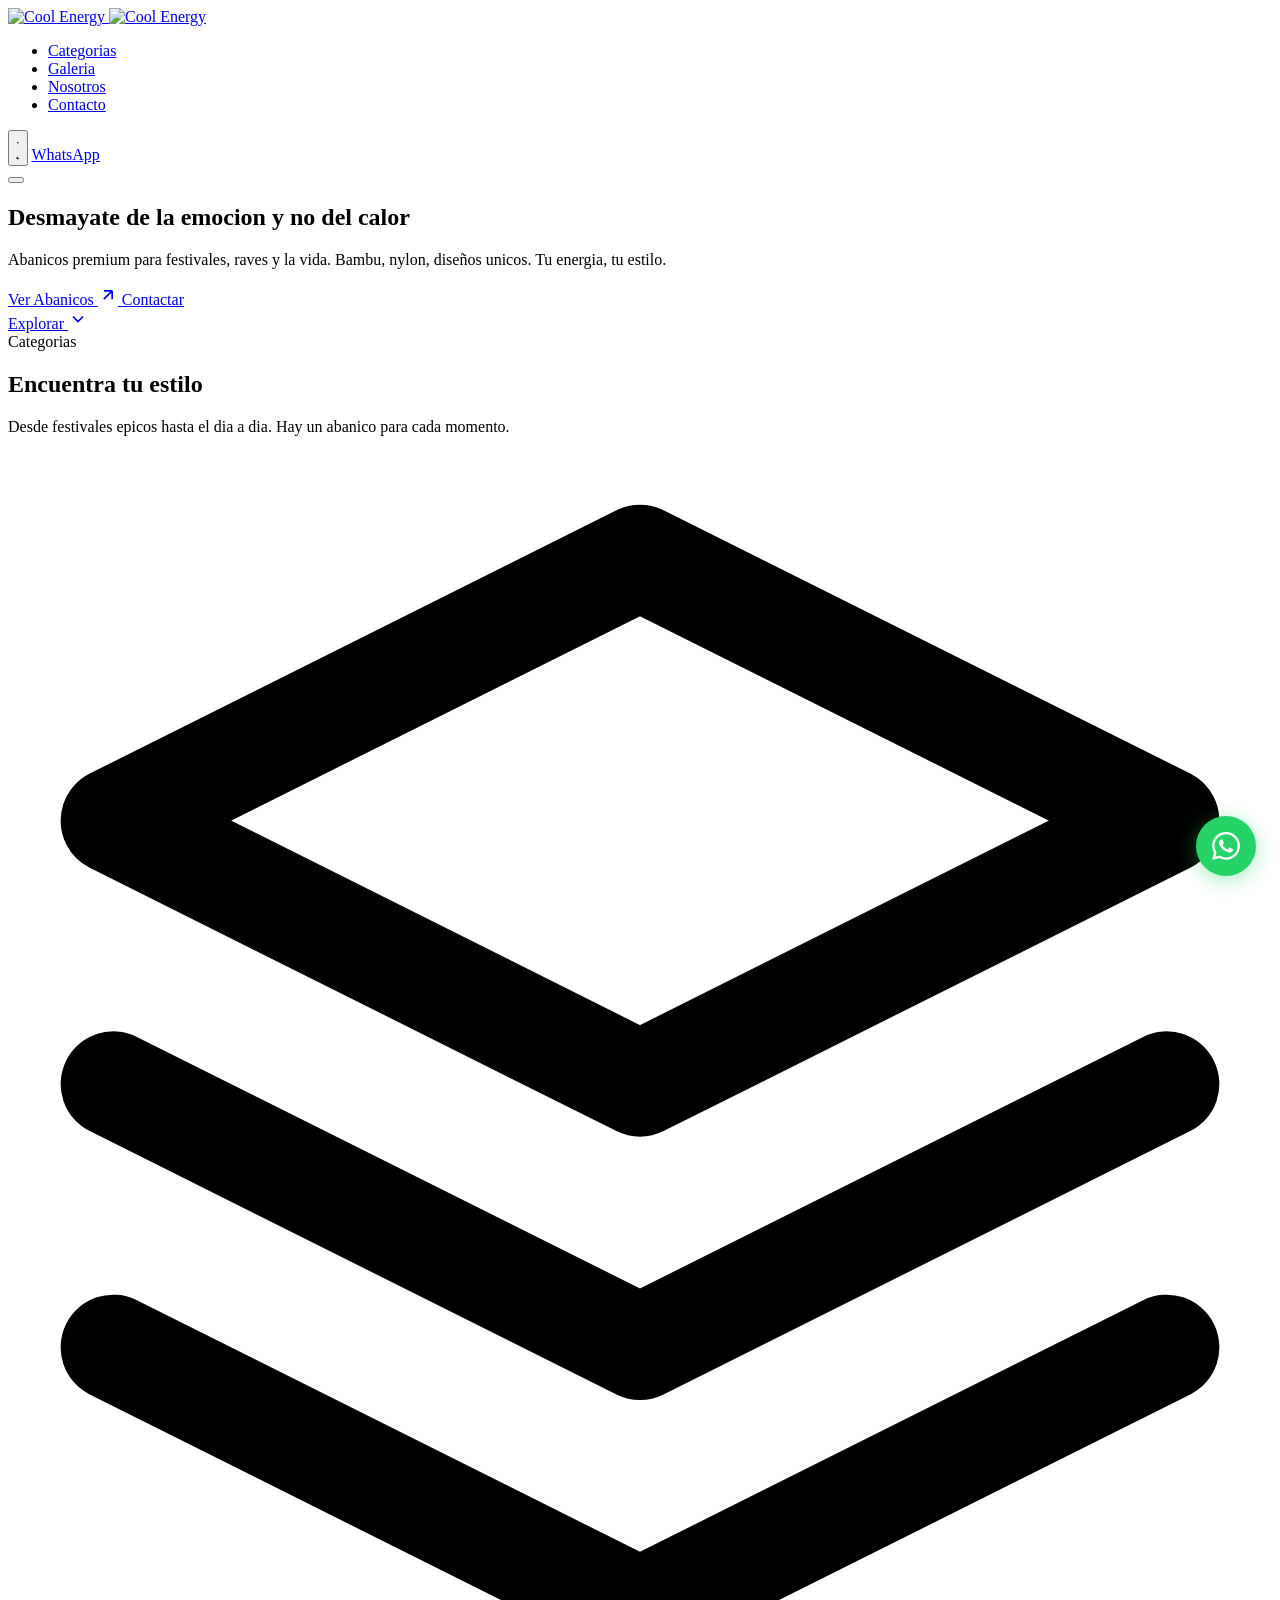
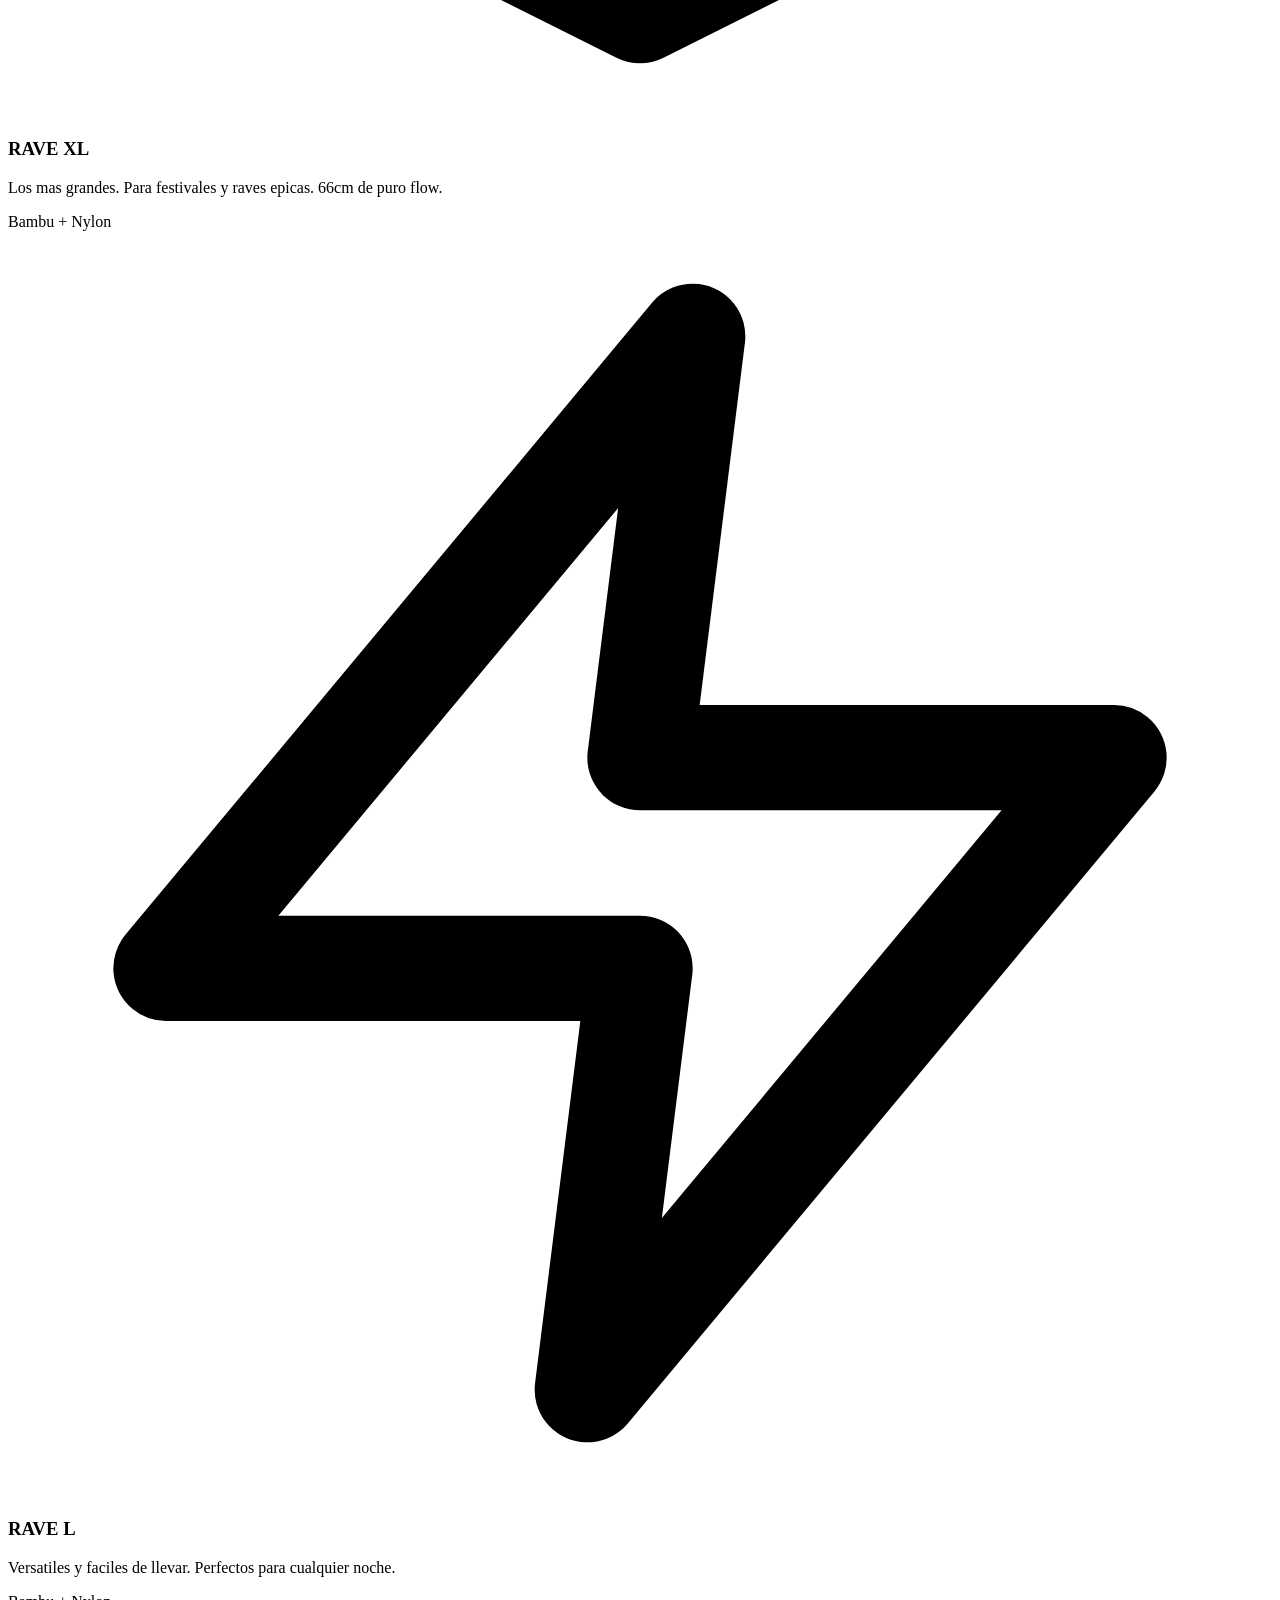
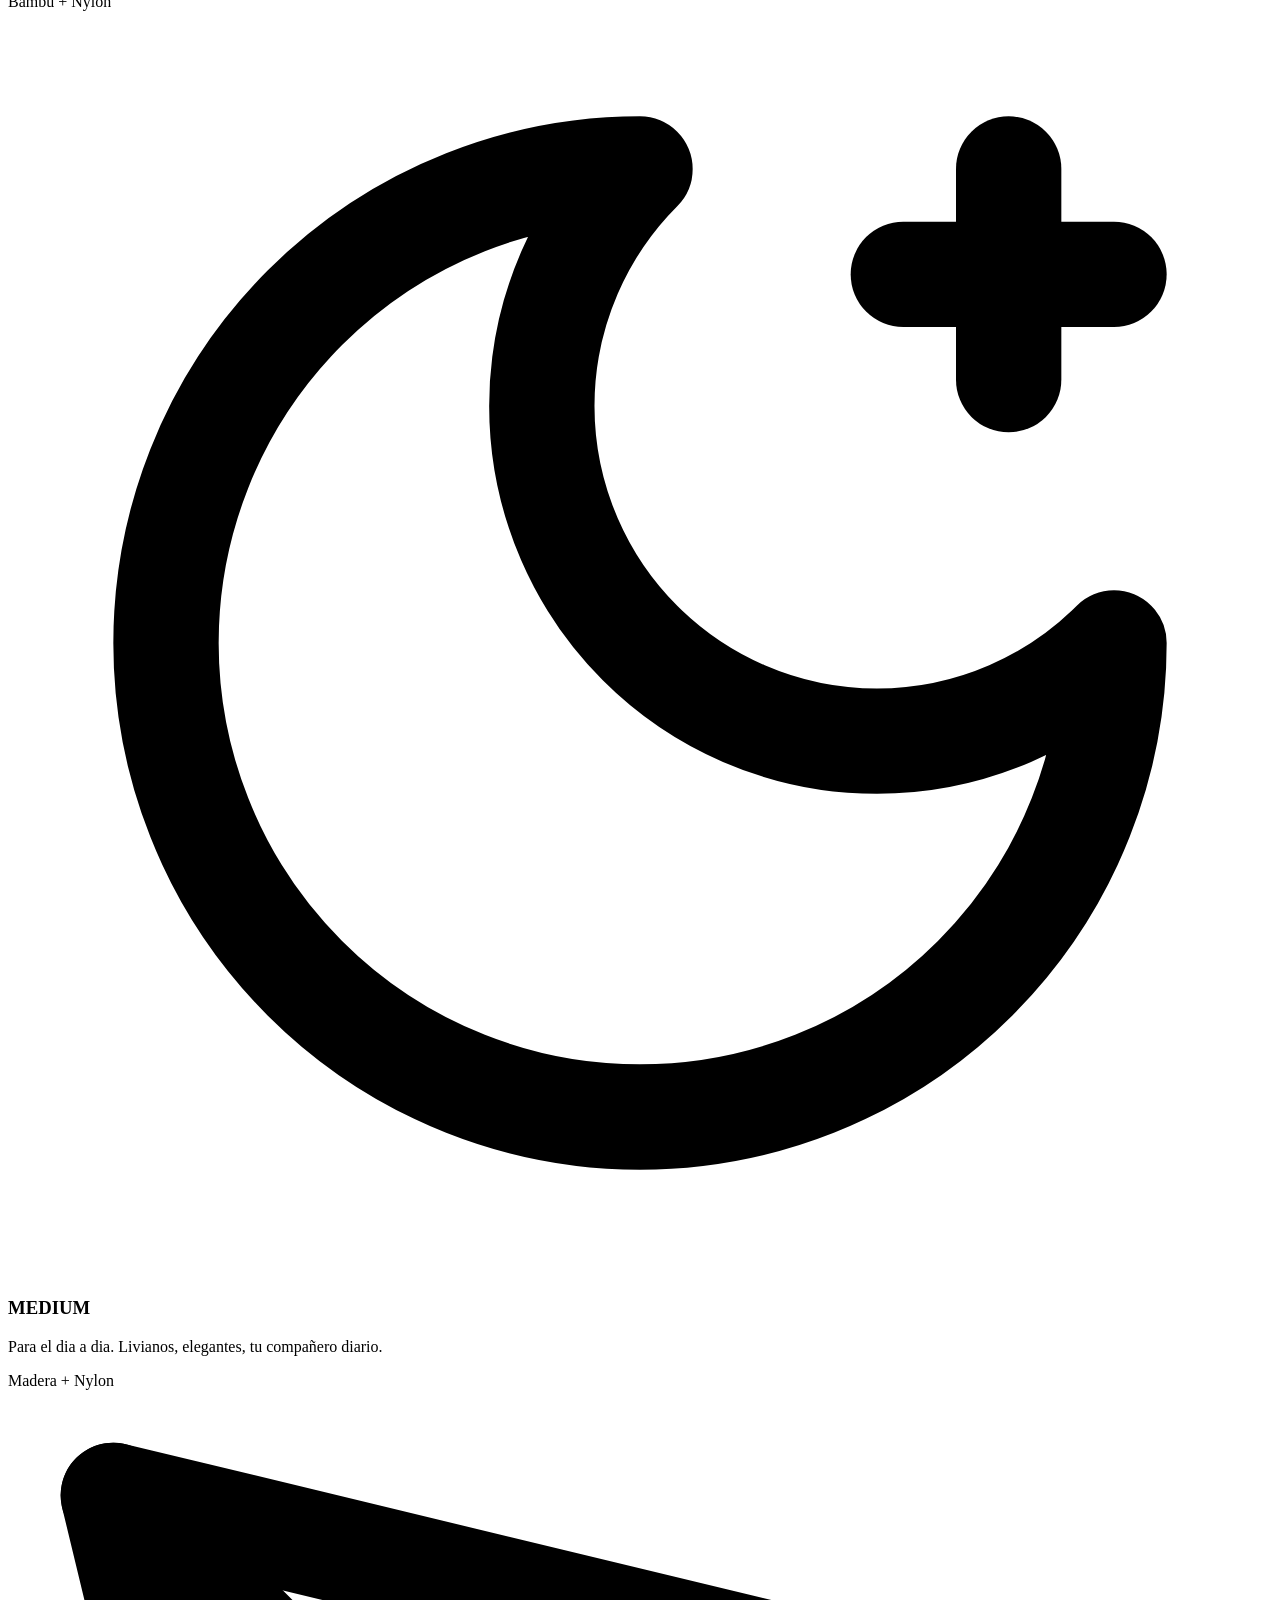
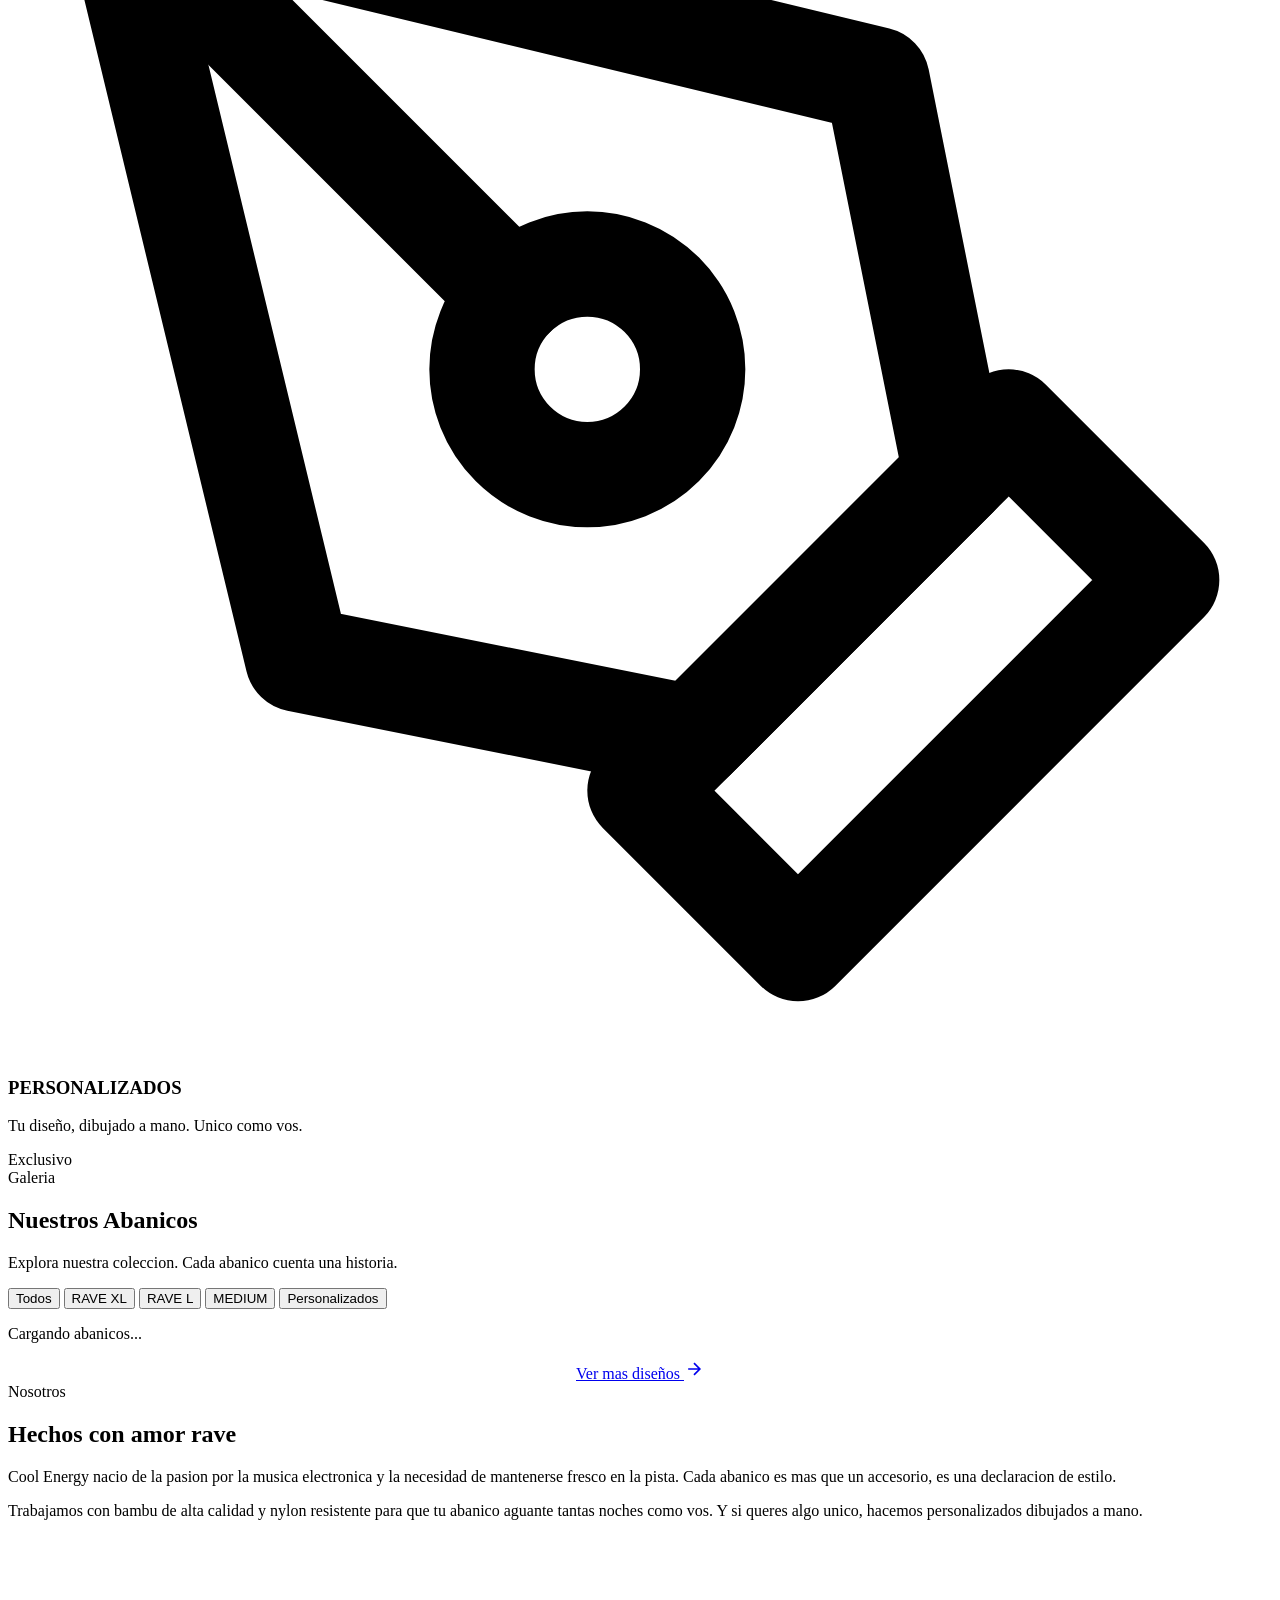
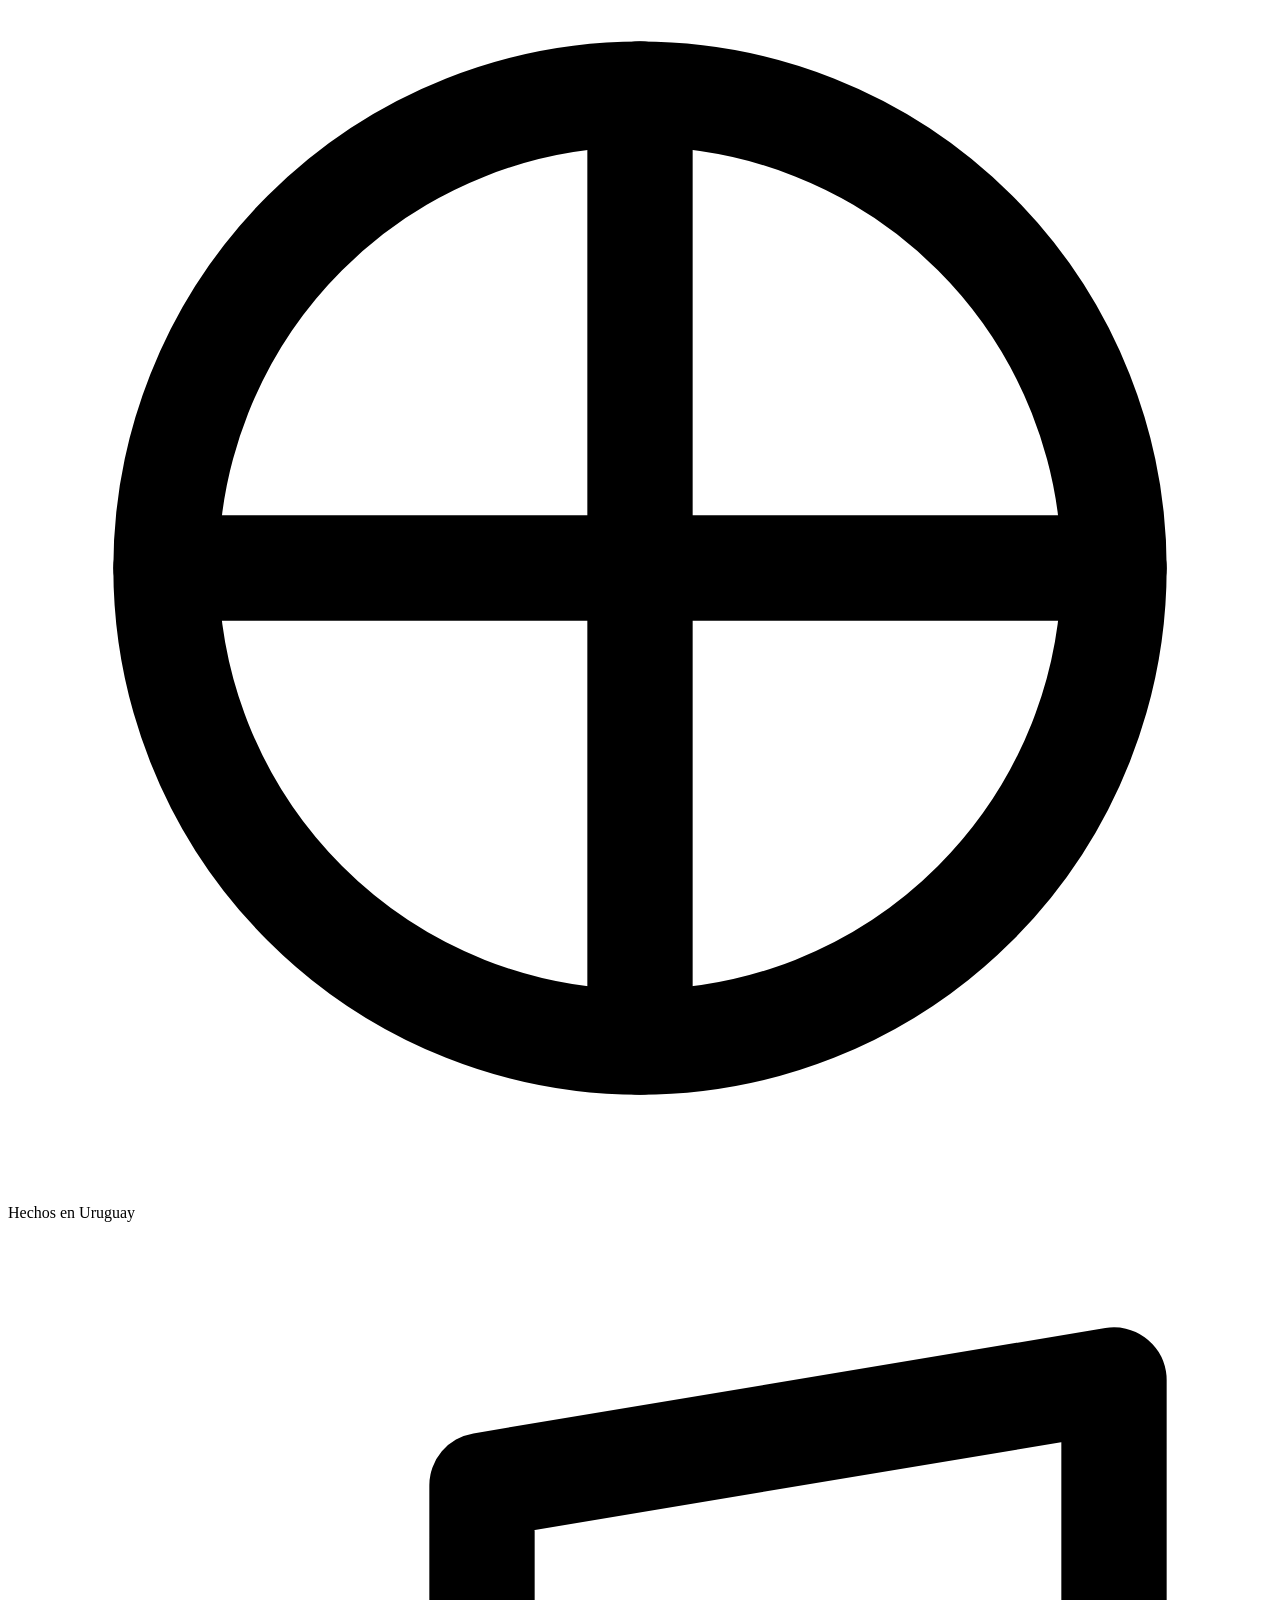
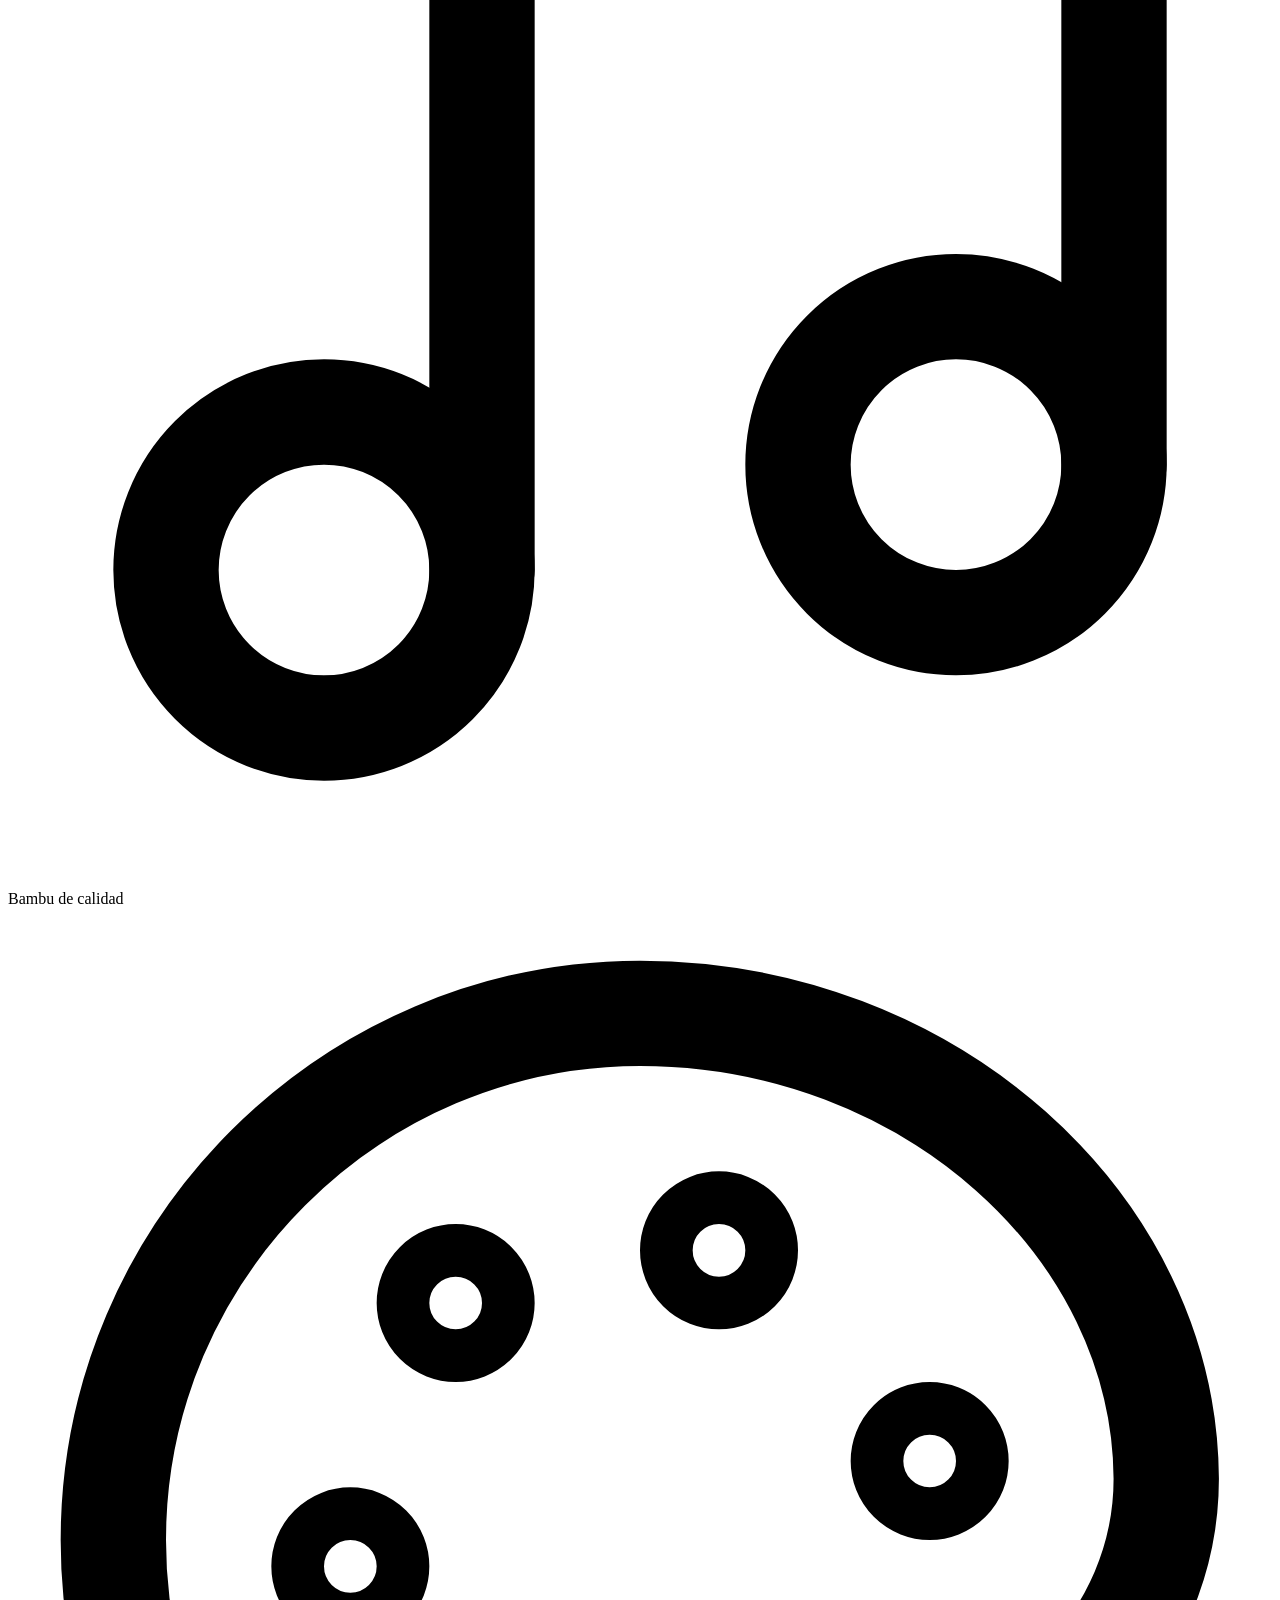
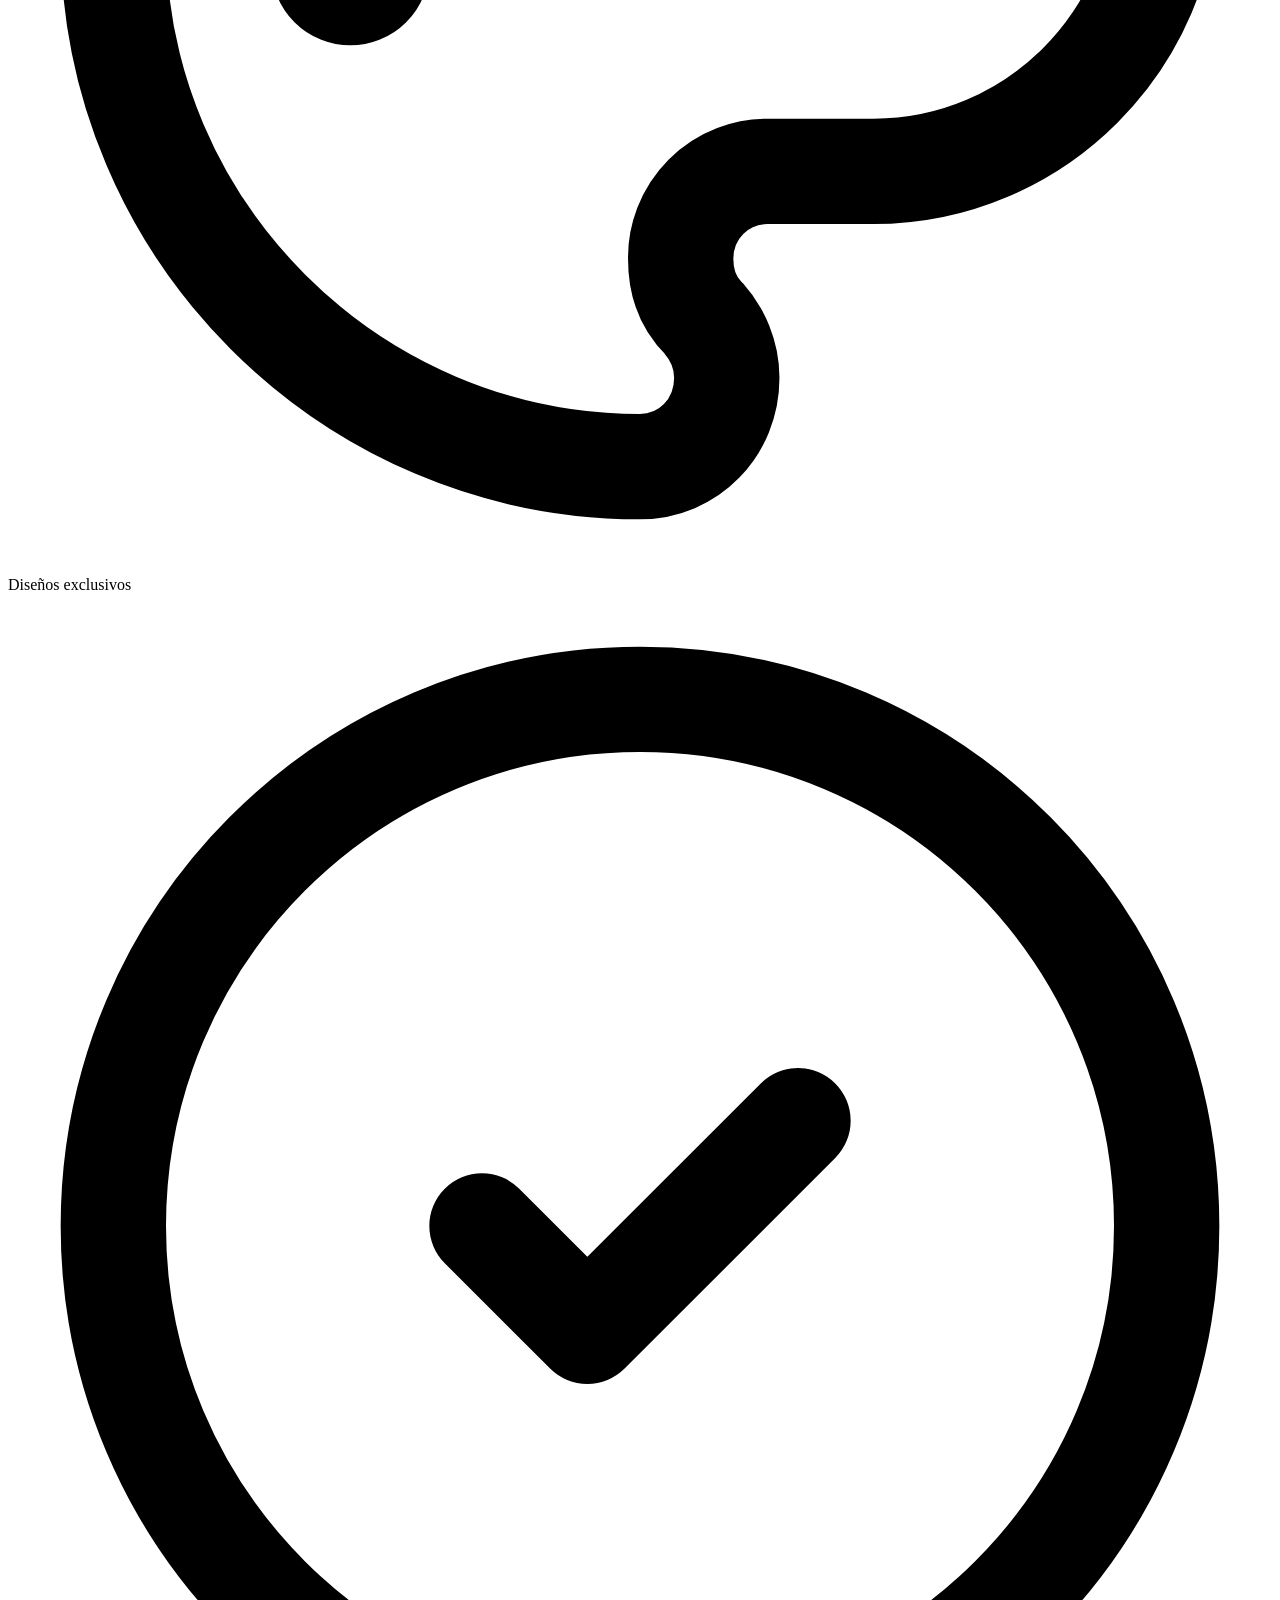
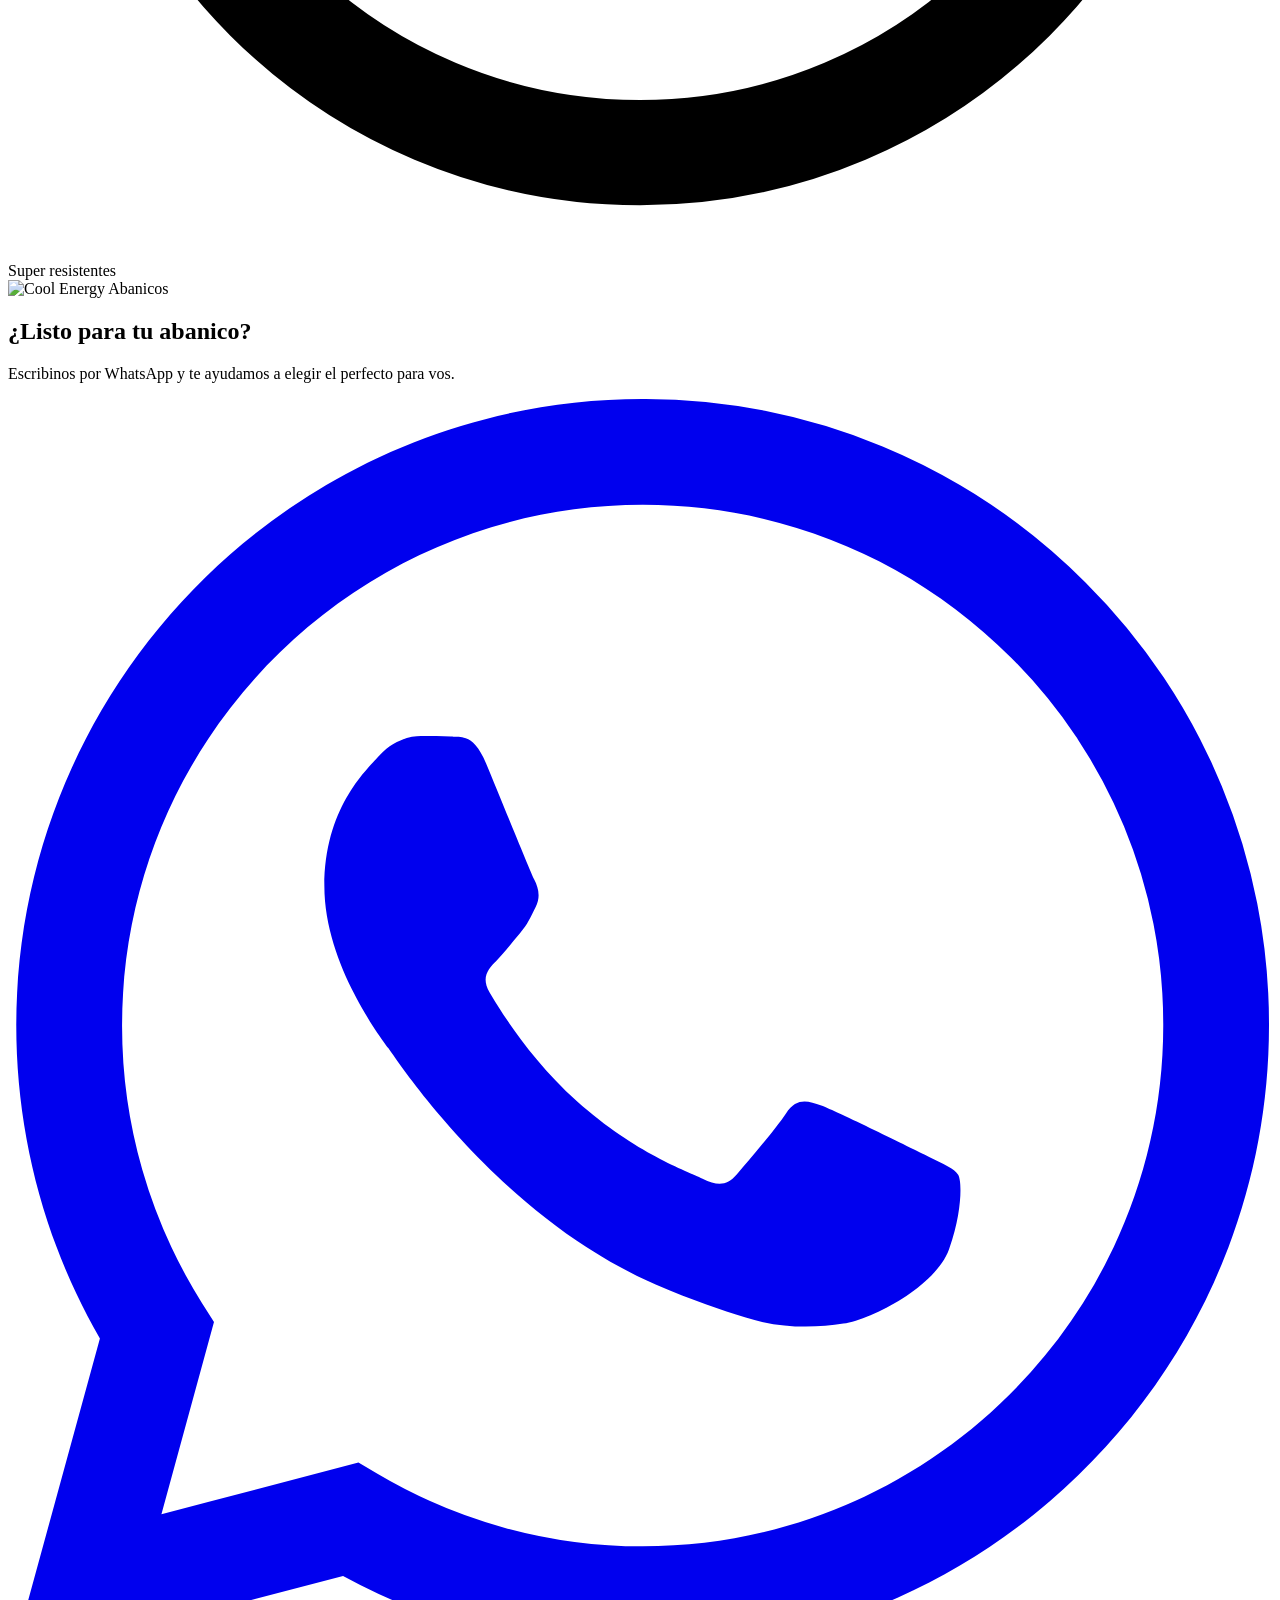
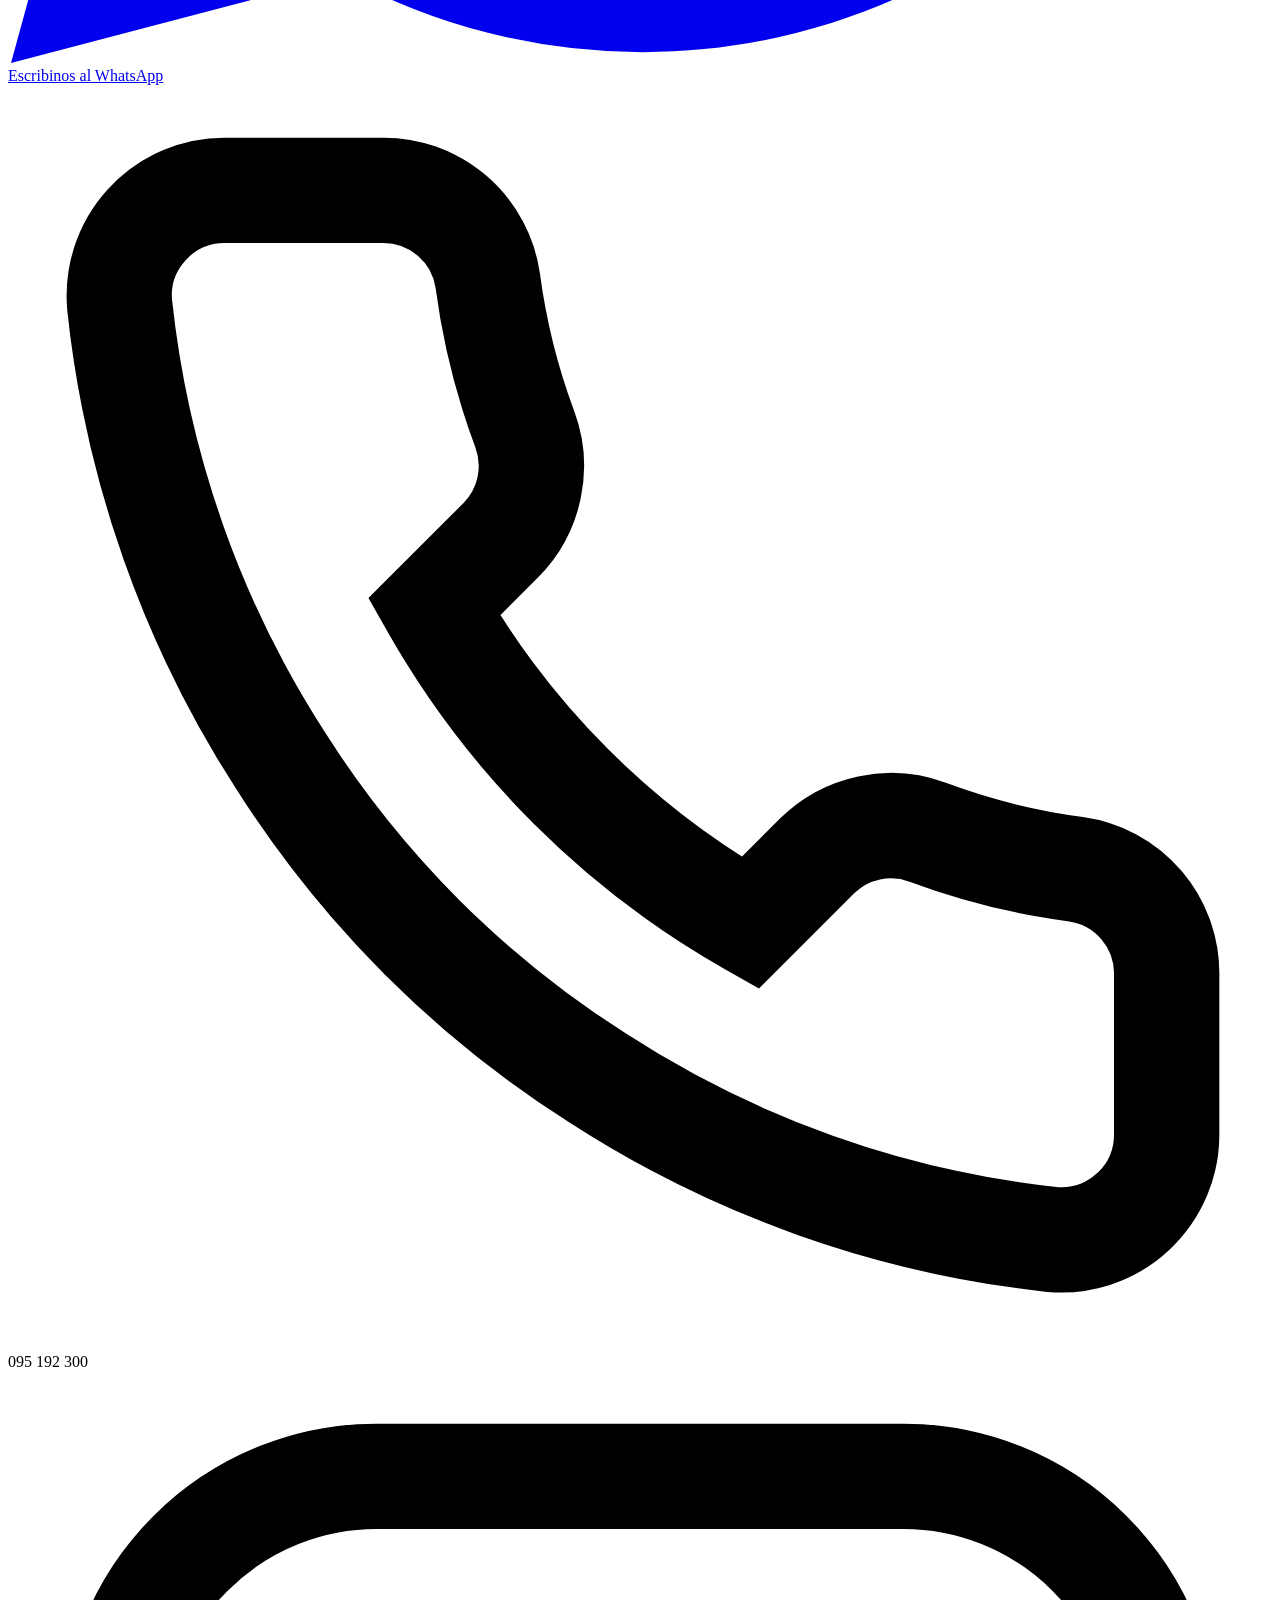
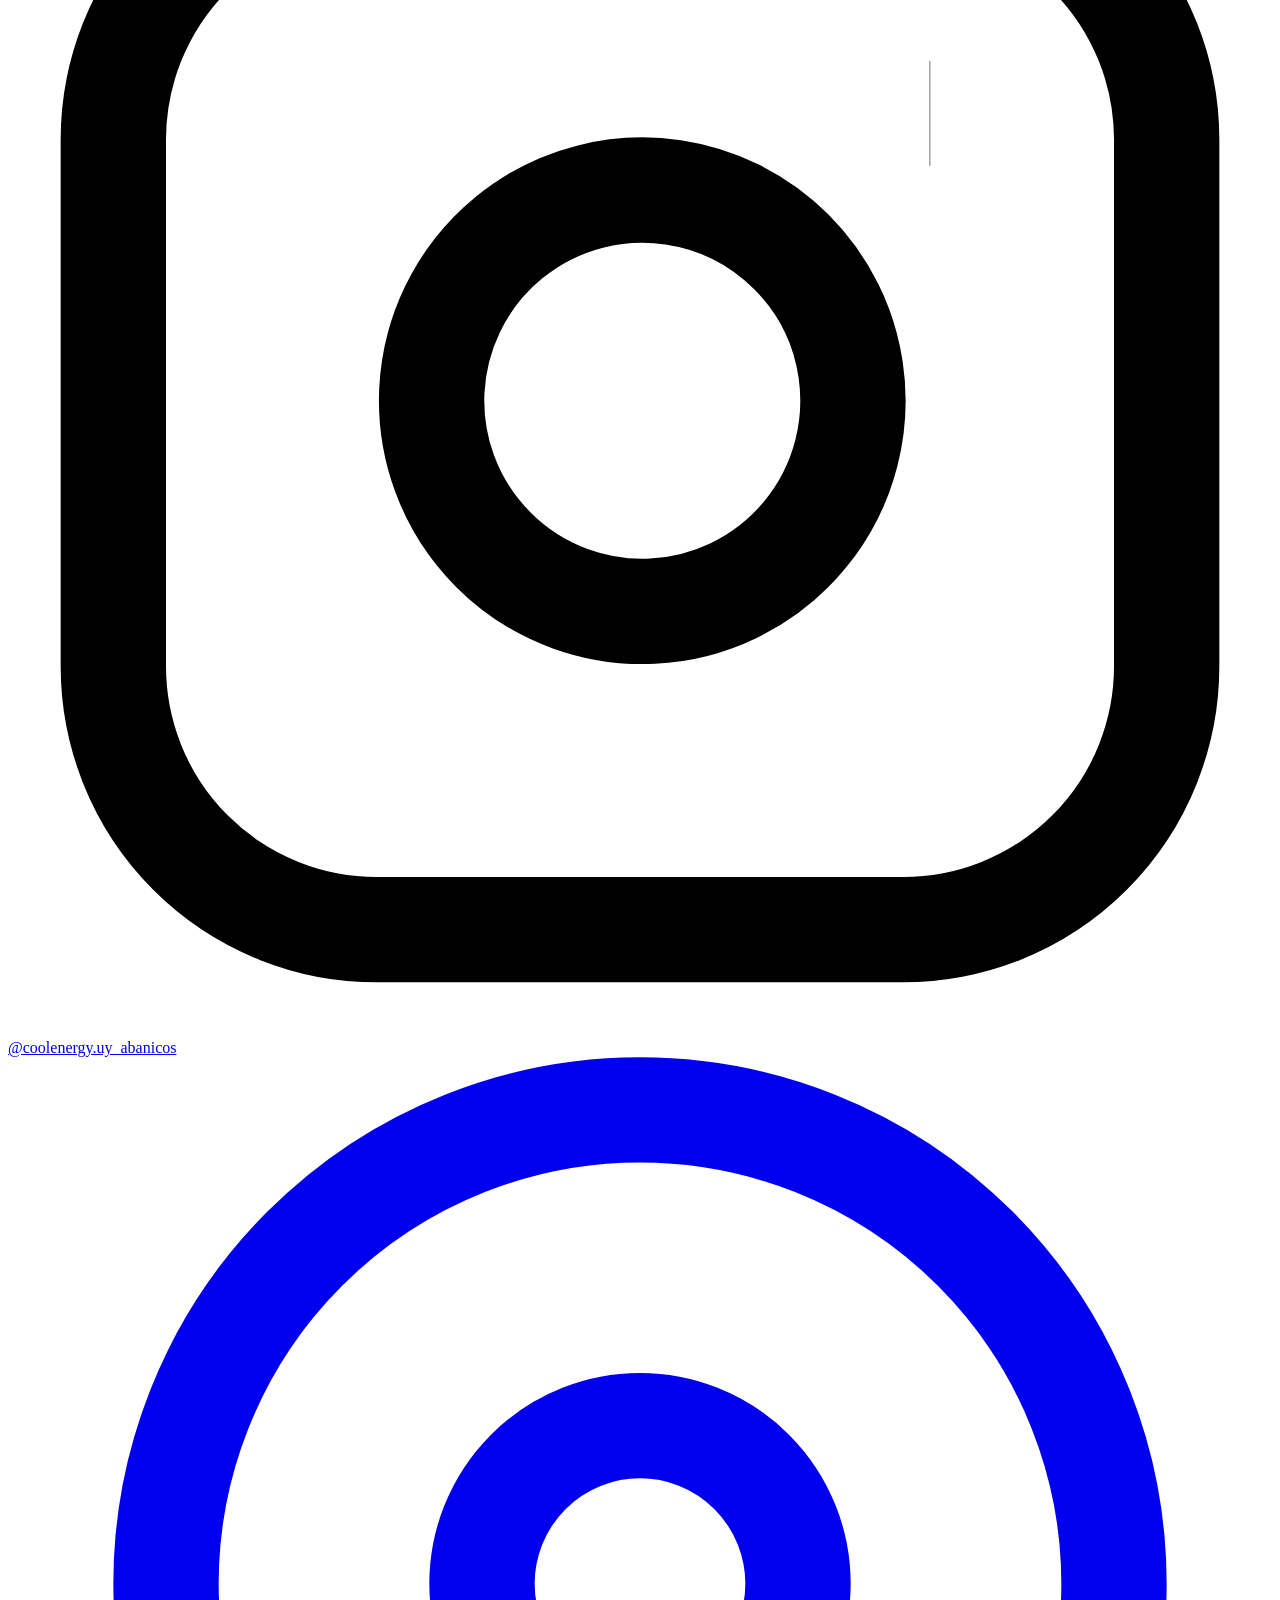
==== index.html @ 85627b64 "fix: Prevent logo flash by setting theme before render - Add data-theme="dark" as default in HTML el" ====
<!DOCTYPE html>
<html lang="es" data-theme="dark">
<head>
  <meta charset="UTF-8">
  <meta name="viewport" content="width=device-width, initial-scale=1.0">
  <meta name="description" content="Cool Energy Abanicos - Abanicos premium para festivales y raves. Hechos en Uruguay con amor. RAVE XL, RAVE L, MEDIUM, Personalizados.">
  <meta name="keywords" content="abanicos, rave, festival, uruguay, montevideo, bambu, nylon, personalizados, cool energy">
  <meta name="author" content="Cool Energy Abanicos">
  <meta name="theme-color" content="#0a0a0a">

  <!-- Open Graph / Facebook -->
  <meta property="og:type" content="website">
  <meta property="og:url" content="https://web-production-8584.up.railway.app/">
  <meta property="og:title" content="Cool Energy Abanicos | Abanicos Rave & Festival Premium">
  <meta property="og:description" content="Abanicos premium para festivales y raves. Hechos en Uruguay con amor. Bambu, nylon, diseños unicos.">
  <meta property="og:image" content="https://web-production-8584.up.railway.app/images/og-image.png">
  <meta property="og:locale" content="es_UY">
  <meta property="og:site_name" content="Cool Energy Abanicos">

  <!-- Twitter Card -->
  <meta name="twitter:card" content="summary_large_image">
  <meta name="twitter:url" content="https://web-production-8584.up.railway.app/">
  <meta name="twitter:title" content="Cool Energy Abanicos | Abanicos Rave & Festival Premium">
  <meta name="twitter:description" content="Abanicos premium para festivales y raves. Hechos en Uruguay con amor.">
  <meta name="twitter:image" content="https://web-production-8584.up.railway.app/images/og-image.png">

  <!-- Canonical URL -->
  <link rel="canonical" href="https://web-production-8584.up.railway.app/">

  <title>Cool Energy Abanicos | Abanicos Rave & Festival Premium</title>

  <!-- Fonts - Quicksand (rounded/bubble style como el logo) -->
  <link rel="preconnect" href="https://fonts.googleapis.com">
  <link rel="preconnect" href="https://fonts.gstatic.com" crossorigin>
  <link href="https://fonts.googleapis.com/css2?family=Quicksand:wght@400;500;600;700&display=swap" rel="stylesheet">

  <!-- Styles -->
  <link rel="stylesheet" href="css/styles.css">

  <!-- Favicon -->
  <link rel="icon" type="image/png" href="images/favicon.png">
  <link rel="apple-touch-icon" href="images/favicon.png">

  <!-- Theme initialization (must be blocking to prevent flash) -->
  <script>
    (function() {
      var theme = localStorage.getItem('ce-theme') || 'dark';
      document.documentElement.setAttribute('data-theme', theme);
    })();
  </script>
</head>
<body>

  <!-- Header -->
  <header class="header" id="header">
    <div class="container">
      <nav class="nav">
        <a href="#hero" class="logo" title="Volver arriba">
          <img src="images/logo.png" alt="Cool Energy" class="logo-img logo-light">
          <img src="images/logo-dark.png" alt="Cool Energy" class="logo-img logo-dark">
        </a>

        <ul class="nav-links" id="navLinks">
          <li><a href="#categorias">Categorias</a></li>
          <li><a href="#galeria">Galeria</a></li>
          <li><a href="#nosotros">Nosotros</a></li>
          <li><a href="#contacto">Contacto</a></li>
        </ul>

        <div class="nav-actions">
          <button class="theme-toggle" id="themeToggle" aria-label="Cambiar tema">
            <svg class="icon-sun" viewBox="0 0 24 24" stroke-linecap="round" stroke-linejoin="round">
              <circle cx="12" cy="12" r="5"/>
              <line x1="12" y1="1" x2="12" y2="3"/>
              <line x1="12" y1="21" x2="12" y2="23"/>
              <line x1="4.22" y1="4.22" x2="5.64" y2="5.64"/>
              <line x1="18.36" y1="18.36" x2="19.78" y2="19.78"/>
              <line x1="1" y1="12" x2="3" y2="12"/>
              <line x1="21" y1="12" x2="23" y2="12"/>
              <line x1="4.22" y1="19.78" x2="5.64" y2="18.36"/>
              <line x1="18.36" y1="5.64" x2="19.78" y2="4.22"/>
            </svg>
            <svg class="icon-moon" viewBox="0 0 24 24" stroke-linecap="round" stroke-linejoin="round">
              <path d="M21 12.79A9 9 0 1 1 11.21 3 7 7 0 0 0 21 12.79z"/>
            </svg>
          </button>
          <a href="https://wa.me/59895192300" class="nav-cta" target="_blank">
            WhatsApp
          </a>
        </div>

        <button class="menu-toggle" id="menuToggle" aria-label="Menu">
          <span></span>
          <span></span>
          <span></span>
        </button>
      </nav>
    </div>
  </header>

  <!-- Hero Section -->
  <section class="hero" id="hero">
    <div class="hero-content">
      <h1>
        Desmayate de la
        <span class="highlight">emocion</span>
        y no del calor
      </h1>

      <p class="hero-tagline">
        Abanicos premium para festivales, raves y la vida. Bambu, nylon, diseños unicos. Tu energia, tu estilo.
      </p>

      <div class="hero-cta">
        <a href="#galeria" class="btn btn-primary">
          Ver Abanicos
          <svg width="20" height="20" viewBox="0 0 24 24" fill="none" stroke="currentColor" stroke-width="2">
            <path d="M7 17L17 7M17 7H7M17 7V17"/>
          </svg>
        </a>
        <a href="https://wa.me/59895192300" class="btn btn-secondary" target="_blank">
          Contactar
        </a>
      </div>
    </div>

    <a href="#categorias" class="scroll-indicator">
      <span>Explorar</span>
      <svg width="20" height="20" viewBox="0 0 24 24" fill="none" stroke="currentColor" stroke-width="2">
        <path d="M6 9l6 6 6-6"/>
      </svg>
    </a>
  </section>

  <!-- Categorias -->
  <section class="categories" id="categorias">
    <div class="container">
      <div class="section-header" data-reveal>
        <span class="section-tag">Categorias</span>
        <h2 class="section-title">Encuentra tu estilo</h2>
        <p class="section-subtitle">Desde festivales epicos hasta el dia a dia. Hay un abanico para cada momento.</p>
      </div>

      <div class="categories-grid">
        <div class="category-card" data-reveal data-category="rave-xl">
          <div class="category-card-bg"></div>
          <div class="category-glow"></div>
          <div class="category-icon">
            <svg viewBox="0 0 24 24" fill="none" stroke="currentColor" stroke-width="2" stroke-linecap="round" stroke-linejoin="round">
              <path d="M12 2L2 7l10 5 10-5-10-5z"/>
              <path d="M2 17l10 5 10-5"/>
              <path d="M2 12l10 5 10-5"/>
            </svg>
          </div>
          <h3>RAVE XL</h3>
          <p>Los mas grandes. Para festivales y raves epicas. 66cm de puro flow.</p>
          <span class="category-tag">Bambu + Nylon</span>
        </div>

        <div class="category-card" data-reveal data-category="rave-l">
          <div class="category-card-bg"></div>
          <div class="category-glow"></div>
          <div class="category-icon">
            <svg viewBox="0 0 24 24" fill="none" stroke="currentColor" stroke-width="2" stroke-linecap="round" stroke-linejoin="round">
              <polygon points="13 2 3 14 12 14 11 22 21 10 12 10 13 2"/>
            </svg>
          </div>
          <h3>RAVE L</h3>
          <p>Versatiles y faciles de llevar. Perfectos para cualquier noche.</p>
          <span class="category-tag">Bambu + Nylon</span>
        </div>

        <div class="category-card" data-reveal data-category="medium">
          <div class="category-card-bg"></div>
          <div class="category-glow"></div>
          <div class="category-icon">
            <svg viewBox="0 0 24 24" fill="none" stroke="currentColor" stroke-width="2" stroke-linecap="round" stroke-linejoin="round">
              <path d="M12 3a6 6 0 0 0 9 9 9 9 0 1 1-9-9z"/>
              <path d="M19 3v4"/>
              <path d="M21 5h-4"/>
            </svg>
          </div>
          <h3>MEDIUM</h3>
          <p>Para el dia a dia. Livianos, elegantes, tu compañero diario.</p>
          <span class="category-tag">Madera + Nylon</span>
        </div>

        <div class="category-card" data-reveal data-category="personalizados">
          <div class="category-card-bg"></div>
          <div class="category-glow"></div>
          <div class="category-icon">
            <svg viewBox="0 0 24 24" fill="none" stroke="currentColor" stroke-width="2" stroke-linecap="round" stroke-linejoin="round">
              <path d="M12 19l7-7 3 3-7 7-3-3z"/>
              <path d="M18 13l-1.5-7.5L2 2l3.5 14.5L13 18l5-5z"/>
              <path d="M2 2l7.586 7.586"/>
              <circle cx="11" cy="11" r="2"/>
            </svg>
          </div>
          <h3>PERSONALIZADOS</h3>
          <p>Tu diseño, dibujado a mano. Unico como vos.</p>
          <span class="category-tag">Exclusivo</span>
        </div>
      </div>
    </div>
  </section>

  <!-- Galeria -->
  <section class="gallery" id="galeria">
    <div class="container">
      <div class="section-header" data-reveal>
        <span class="section-tag">Galeria</span>
        <h2 class="section-title">Nuestros Abanicos</h2>
        <p class="section-subtitle">Explora nuestra coleccion. Cada abanico cuenta una historia.</p>
      </div>

      <div class="gallery-filters" data-reveal>
        <button class="filter-btn active" data-filter="all">Todos</button>
        <button class="filter-btn" data-filter="rave-xl">RAVE XL</button>
        <button class="filter-btn" data-filter="rave-l">RAVE L</button>
        <button class="filter-btn" data-filter="medium">MEDIUM</button>
        <button class="filter-btn" data-filter="personalizados">Personalizados</button>
      </div>

      <div class="gallery-grid" id="galleryGrid">
        <!-- Loading placeholder - will be replaced by Cloudinary images -->
        <div class="gallery-loading" id="galleryLoading">
          <div class="loading-spinner"></div>
          <p>Cargando abanicos...</p>
        </div>
      </div>

      <div style="text-align: center; margin-top: var(--spacing-lg);" data-reveal>
        <a href="https://wa.me/59895192300?text=Hola!%20Quiero%20ver%20mas%20abanicos" class="btn btn-secondary" target="_blank">
          Ver mas diseños
          <svg width="20" height="20" viewBox="0 0 24 24" fill="none" stroke="currentColor" stroke-width="2">
            <path d="M5 12h14M12 5l7 7-7 7"/>
          </svg>
        </a>
      </div>
    </div>
  </section>

  <!-- Nosotros -->
  <section class="about" id="nosotros">
    <div class="about-bg"></div>
    <div class="container">
      <div class="about-grid">
        <div class="about-content" data-reveal>
          <span class="section-tag">Nosotros</span>
          <h2>Hechos con amor <span class="text-gradient">rave</span></h2>
          <p>
            Cool Energy nacio de la pasion por la musica electronica y la necesidad de mantenerse fresco en la pista. Cada abanico es mas que un accesorio, es una declaracion de estilo.
          </p>
          <p>
            Trabajamos con bambu de alta calidad y nylon resistente para que tu abanico aguante tantas noches como vos. Y si queres algo unico, hacemos personalizados dibujados a mano.
          </p>

          <div class="about-features">
            <div class="feature">
              <div class="feature-icon">
                <svg viewBox="0 0 24 24" fill="none" stroke="currentColor" stroke-width="2" stroke-linecap="round" stroke-linejoin="round">
                  <path d="M3 12a9 9 0 1 0 18 0 9 9 0 0 0-18 0"/>
                  <path d="M12 3v18"/>
                  <path d="M3 12h18"/>
                </svg>
              </div>
              <span>Hechos en Uruguay</span>
            </div>
            <div class="feature">
              <div class="feature-icon">
                <svg viewBox="0 0 24 24" fill="none" stroke="currentColor" stroke-width="2" stroke-linecap="round" stroke-linejoin="round">
                  <path d="M9 18V5l12-2v13"/>
                  <circle cx="6" cy="18" r="3"/>
                  <circle cx="18" cy="16" r="3"/>
                </svg>
              </div>
              <span>Bambu de calidad</span>
            </div>
            <div class="feature">
              <div class="feature-icon">
                <svg viewBox="0 0 24 24" fill="none" stroke="currentColor" stroke-width="2" stroke-linecap="round" stroke-linejoin="round">
                  <circle cx="13.5" cy="6.5" r=".5"/>
                  <circle cx="17.5" cy="10.5" r=".5"/>
                  <circle cx="8.5" cy="7.5" r=".5"/>
                  <circle cx="6.5" cy="12.5" r=".5"/>
                  <path d="M12 2C6.5 2 2 6.5 2 12s4.5 10 10 10c.926 0 1.648-.746 1.648-1.688 0-.437-.18-.835-.437-1.125-.29-.289-.438-.652-.438-1.125a1.64 1.64 0 0 1 1.668-1.668h1.996c3.051 0 5.555-2.503 5.555-5.555C21.965 6.012 17.461 2 12 2z"/>
                </svg>
              </div>
              <span>Diseños exclusivos</span>
            </div>
            <div class="feature">
              <div class="feature-icon">
                <svg viewBox="0 0 24 24" fill="none" stroke="currentColor" stroke-width="2" stroke-linecap="round" stroke-linejoin="round">
                  <path d="M12 22c5.523 0 10-4.477 10-10S17.523 2 12 2 2 6.477 2 12s4.477 10 10 10z"/>
                  <path d="m9 12 2 2 4-4"/>
                </svg>
              </div>
              <span>Super resistentes</span>
            </div>
          </div>
        </div>

        <div class="about-visual" data-reveal>
          <div class="about-image">
            <img src="images/5b91cf4c597a5e5cdce439d470836771.jpg" alt="Cool Energy Abanicos" loading="lazy">
          </div>
        </div>
      </div>
    </div>
  </section>

  <!-- CTA / Contacto -->
  <section class="cta-section" id="contacto">
    <div class="container">
      <div class="cta-content" data-reveal>
        <h2>¿Listo para tu <span class="text-gradient">abanico</span>?</h2>
        <p>Escribinos por WhatsApp y te ayudamos a elegir el perfecto para vos.</p>

        <a href="https://wa.me/59895192300?text=Hola!%20Quiero%20info%20sobre%20abanicos" class="whatsapp-btn" target="_blank">
          <svg viewBox="0 0 24 24" fill="currentColor">
            <path d="M17.472 14.382c-.297-.149-1.758-.867-2.03-.967-.273-.099-.471-.148-.67.15-.197.297-.767.966-.94 1.164-.173.199-.347.223-.644.075-.297-.15-1.255-.463-2.39-1.475-.883-.788-1.48-1.761-1.653-2.059-.173-.297-.018-.458.13-.606.134-.133.298-.347.446-.52.149-.174.198-.298.298-.497.099-.198.05-.371-.025-.52-.075-.149-.669-1.612-.916-2.207-.242-.579-.487-.5-.669-.51-.173-.008-.371-.01-.57-.01-.198 0-.52.074-.792.372-.272.297-1.04 1.016-1.04 2.479 0 1.462 1.065 2.875 1.213 3.074.149.198 2.096 3.2 5.077 4.487.709.306 1.262.489 1.694.625.712.227 1.36.195 1.871.118.571-.085 1.758-.719 2.006-1.413.248-.694.248-1.289.173-1.413-.074-.124-.272-.198-.57-.347m-5.421 7.403h-.004a9.87 9.87 0 01-5.031-1.378l-.361-.214-3.741.982.998-3.648-.235-.374a9.86 9.86 0 01-1.51-5.26c.001-5.45 4.436-9.884 9.888-9.884 2.64 0 5.122 1.03 6.988 2.898a9.825 9.825 0 012.893 6.994c-.003 5.45-4.437 9.884-9.885 9.884m8.413-18.297A11.815 11.815 0 0012.05 0C5.495 0 .16 5.335.157 11.892c0 2.096.547 4.142 1.588 5.945L.057 24l6.305-1.654a11.882 11.882 0 005.683 1.448h.005c6.554 0 11.89-5.335 11.893-11.893a11.821 11.821 0 00-3.48-8.413z"/>
          </svg>
          Escribinos al WhatsApp
        </a>

        <div class="contact-info">
          <div class="contact-item">
            <svg viewBox="0 0 24 24" fill="none" stroke="currentColor" stroke-width="2">
              <path d="M22 16.92v3a2 2 0 01-2.18 2 19.79 19.79 0 01-8.63-3.07 19.5 19.5 0 01-6-6 19.79 19.79 0 01-3.07-8.67A2 2 0 014.11 2h3a2 2 0 012 1.72 12.84 12.84 0 00.7 2.81 2 2 0 01-.45 2.11L8.09 9.91a16 16 0 006 6l1.27-1.27a2 2 0 012.11-.45 12.84 12.84 0 002.81.7A2 2 0 0122 16.92z"/>
            </svg>
            <span>095 192 300</span>
          </div>
          <div class="contact-item">
            <svg viewBox="0 0 24 24" fill="none" stroke="currentColor" stroke-width="2">
              <rect x="2" y="2" width="20" height="20" rx="5" ry="5"/>
              <path d="M16 11.37A4 4 0 1112.63 8 4 4 0 0116 11.37z"/>
              <line x1="17.5" y1="6.5" x2="17.51" y2="6.5"/>
            </svg>
            <a href="https://www.instagram.com/coolenergy.uy_abanicos" target="_blank">@coolenergy.uy_abanicos</a>
          </div>
          <a href="https://maps.app.goo.gl/FFoHeHtXo3TPgDqo6" target="_blank" class="contact-item contact-item--link">
            <svg viewBox="0 0 24 24" fill="none" stroke="currentColor" stroke-width="2">
              <path d="M21 10c0 7-9 13-9 13s-9-6-9-13a9 9 0 0118 0z"/>
              <circle cx="12" cy="10" r="3"/>
            </svg>
            <span>Pickup: La Minga, Montevideo</span>
          </a>
        </div>
      </div>
    </div>
  </section>

  <!-- Footer -->
  <footer class="footer">
    <div class="container">
      <div class="footer-grid">
        <div class="footer-brand">
          <a href="#hero" class="logo" title="Volver arriba">
            <img src="images/logo.png" alt="Cool Energy" class="logo-img logo-light">
            <img src="images/logo-dark.png" alt="Cool Energy" class="logo-img logo-dark">
          </a>
          <p>Abanicos premium para la escena electronica uruguaya. Hechos con amor desde 2020.</p>
          <div class="footer-social">
            <a href="https://www.instagram.com/coolenergy.uy_abanicos" class="social-link" target="_blank" aria-label="Instagram">
              <svg viewBox="0 0 24 24" fill="none" stroke="currentColor" stroke-width="2">
                <rect x="2" y="2" width="20" height="20" rx="5" ry="5"/>
                <path d="M16 11.37A4 4 0 1112.63 8 4 4 0 0116 11.37z"/>
                <line x1="17.5" y1="6.5" x2="17.51" y2="6.5"/>
              </svg>
            </a>
            <a href="https://wa.me/59895192300" class="social-link" target="_blank" aria-label="WhatsApp">
              <svg viewBox="0 0 24 24" fill="currentColor">
                <path d="M17.472 14.382c-.297-.149-1.758-.867-2.03-.967-.273-.099-.471-.148-.67.15-.197.297-.767.966-.94 1.164-.173.199-.347.223-.644.075-.297-.15-1.255-.463-2.39-1.475-.883-.788-1.48-1.761-1.653-2.059-.173-.297-.018-.458.13-.606.134-.133.298-.347.446-.52.149-.174.198-.298.298-.497.099-.198.05-.371-.025-.52-.075-.149-.669-1.612-.916-2.207-.242-.579-.487-.5-.669-.51-.173-.008-.371-.01-.57-.01-.198 0-.52.074-.792.372-.272.297-1.04 1.016-1.04 2.479 0 1.462 1.065 2.875 1.213 3.074.149.198 2.096 3.2 5.077 4.487.709.306 1.262.489 1.694.625.712.227 1.36.195 1.871.118.571-.085 1.758-.719 2.006-1.413.248-.694.248-1.289.173-1.413-.074-.124-.272-.198-.57-.347m-5.421 7.403h-.004a9.87 9.87 0 01-5.031-1.378l-.361-.214-3.741.982.998-3.648-.235-.374a9.86 9.86 0 01-1.51-5.26c.001-5.45 4.436-9.884 9.888-9.884 2.64 0 5.122 1.03 6.988 2.898a9.825 9.825 0 012.893 6.994c-.003 5.45-4.437 9.884-9.885 9.884m8.413-18.297A11.815 11.815 0 0012.05 0C5.495 0 .16 5.335.157 11.892c0 2.096.547 4.142 1.588 5.945L.057 24l6.305-1.654a11.882 11.882 0 005.683 1.448h.005c6.554 0 11.89-5.335 11.893-11.893a11.821 11.821 0 00-3.48-8.413z"/>
              </svg>
            </a>
          </div>
        </div>

        <div class="footer-column">
          <h4>Productos</h4>
          <ul>
            <li><a href="#galeria">RAVE XL</a></li>
            <li><a href="#galeria">RAVE L</a></li>
            <li><a href="#galeria">MEDIUM</a></li>
            <li><a href="#galeria">Personalizados</a></li>
          </ul>
        </div>

        <div class="footer-column">
          <h4>Info</h4>
          <ul>
            <li><a href="#nosotros">Nosotros</a></li>
            <li><a href="#contacto">Contacto</a></li>
            <li><a href="https://wa.me/59895192300?text=Consulta%20sobre%20envios">Envios</a></li>
            <li><a href="https://wa.me/59895192300?text=Consulta%20sobre%20pagos">Pagos</a></li>
          </ul>
        </div>

        <div class="footer-column">
          <h4>Pickup</h4>
          <ul>
            <li>La Minga</li>
            <li>18 de julio 1070</li>
            <li>Local 02, Galeria London</li>
            <li>Montevideo</li>
            <li><a href="https://maps.app.goo.gl/FFoHeHtXo3TPgDqo6" target="_blank" class="map-link">Ver en Google Maps</a></li>
          </ul>
        </div>
      </div>

      <div class="footer-bottom">
        <p>&copy; 2026 Cool Energy Abanicos. Emprendiendo con <svg class="heart-icon" viewBox="0 0 24 24" fill="currentColor" width="16" height="16"><path d="M12 21.35l-1.45-1.32C5.4 15.36 2 12.28 2 8.5 2 5.42 4.42 3 7.5 3c1.74 0 3.41.81 4.5 2.09C13.09 3.81 14.76 3 16.5 3 19.58 3 22 5.42 22 8.5c0 3.78-3.4 6.86-8.55 11.54L12 21.35z"/></svg> en Uruguay.</p>
        <div class="payment-methods">
          <span>Mercado Pago</span>
          <span>|</span>
          <span>Transferencia</span>
          <span>|</span>
          <span>Efectivo</span>
        </div>
      </div>
    </div>
  </footer>

  <!-- WhatsApp Floating Button -->
  <a href="https://wa.me/59895192300?text=Hola!%20Quiero%20info%20sobre%20abanicos" class="whatsapp-float" target="_blank" aria-label="WhatsApp">
    <svg viewBox="0 0 24 24" fill="currentColor" width="28" height="28">
      <path d="M17.472 14.382c-.297-.149-1.758-.867-2.03-.967-.273-.099-.471-.148-.67.15-.197.297-.767.966-.94 1.164-.173.199-.347.223-.644.075-.297-.15-1.255-.463-2.39-1.475-.883-.788-1.48-1.761-1.653-2.059-.173-.297-.018-.458.13-.606.134-.133.298-.347.446-.52.149-.174.198-.298.298-.497.099-.198.05-.371-.025-.52-.075-.149-.669-1.612-.916-2.207-.242-.579-.487-.5-.669-.51-.173-.008-.371-.01-.57-.01-.198 0-.52.074-.792.372-.272.297-1.04 1.016-1.04 2.479 0 1.462 1.065 2.875 1.213 3.074.149.198 2.096 3.2 5.077 4.487.709.306 1.262.489 1.694.625.712.227 1.36.195 1.871.118.571-.085 1.758-.719 2.006-1.413.248-.694.248-1.289.173-1.413-.074-.124-.272-.198-.57-.347m-5.421 7.403h-.004a9.87 9.87 0 01-5.031-1.378l-.361-.214-3.741.982.998-3.648-.235-.374a9.86 9.86 0 01-1.51-5.26c.001-5.45 4.436-9.884 9.888-9.884 2.64 0 5.122 1.03 6.988 2.898a9.825 9.825 0 012.893 6.994c-.003 5.45-4.437 9.884-9.885 9.884m8.413-18.297A11.815 11.815 0 0012.05 0C5.495 0 .16 5.335.157 11.892c0 2.096.547 4.142 1.588 5.945L.057 24l6.305-1.654a11.882 11.882 0 005.683 1.448h.005c6.554 0 11.89-5.335 11.893-11.893a11.821 11.821 0 00-3.48-8.413z"/>
    </svg>
  </a>

  <style>
    .whatsapp-float {
      position: fixed;
      bottom: 24px;
      right: 24px;
      width: 60px;
      height: 60px;
      background: #25D366;
      border-radius: 50%;
      display: flex;
      align-items: center;
      justify-content: center;
      color: white;
      box-shadow: 0 4px 20px rgba(37, 211, 102, 0.4);
      z-index: 999;
      transition: transform 0.3s ease, box-shadow 0.3s ease;
    }
    .whatsapp-float:hover {
      transform: scale(1.1);
      box-shadow: 0 6px 30px rgba(37, 211, 102, 0.5);
    }
  </style>

  <!-- Modal de Categoria -->
  <div class="modal" id="categoryModal">
    <div class="modal-backdrop"></div>
    <div class="modal-content">
      <div class="modal-content-bg"></div>
      <button class="modal-close" id="modalClose">
        <svg viewBox="0 0 24 24" fill="none" stroke="currentColor" stroke-width="2">
          <path d="M18 6L6 18M6 6l12 12"/>
        </svg>
      </button>
      <div class="modal-header">
        <h2 id="modalTitle">Categoria</h2>
        <p id="modalSubtitle">Explora los abanicos de esta categoria</p>
      </div>
      <div class="modal-body">
        <div class="modal-grid" id="modalGrid">
          <!-- Products will be injected here -->
        </div>
      </div>
    </div>
  </div>

  <!-- Scripts -->
  <script src="js/main.js"></script>

  <!-- Analytics -->
  <script>
    (function() {
      // Generate or get session ID
      const getSessionId = () => {
        let sessionId = sessionStorage.getItem('ce_session');
        if (!sessionId) {
          sessionId = 'ce_' + Date.now() + '_' + Math.random().toString(36).substr(2, 9);
          sessionStorage.setItem('ce_session', sessionId);
        }
        return sessionId;
      };

      // Track pageview
      const trackPageview = () => {
        fetch('/api/analytics/pageview', {
          method: 'POST',
          headers: { 'Content-Type': 'application/json' },
          body: JSON.stringify({
            page: window.location.pathname + window.location.hash,
            referrer: document.referrer || '',
            sessionId: getSessionId()
          })
        }).catch(() => {});
      };

      // Track event
      const trackEvent = (event, data = {}) => {
        fetch('/api/analytics/event', {
          method: 'POST',
          headers: { 'Content-Type': 'application/json' },
          body: JSON.stringify({ event, data })
        }).catch(() => {});
      };

      // Track initial pageview
      trackPageview();

      // Track hash changes (SPA navigation)
      window.addEventListener('hashchange', trackPageview);

      // Track WhatsApp clicks
      document.querySelectorAll('a[href*="wa.me"]').forEach(link => {
        link.addEventListener('click', () => {
          trackEvent('whatsapp_click', { href: link.href });
        });
      });

      // Track category clicks
      document.querySelectorAll('.category-card').forEach(card => {
        card.addEventListener('click', () => {
          trackEvent('category_click', { category: card.dataset.category });
        });
      });

      // Track filter clicks
      document.querySelectorAll('.filter-btn').forEach(btn => {
        btn.addEventListener('click', () => {
          trackEvent('filter_click', { filter: btn.dataset.filter });
        });
      });

      // Expose for manual tracking
      window.CoolEnergyAnalytics = { trackEvent, trackPageview };
    })();
  </script>
</body>
</html>
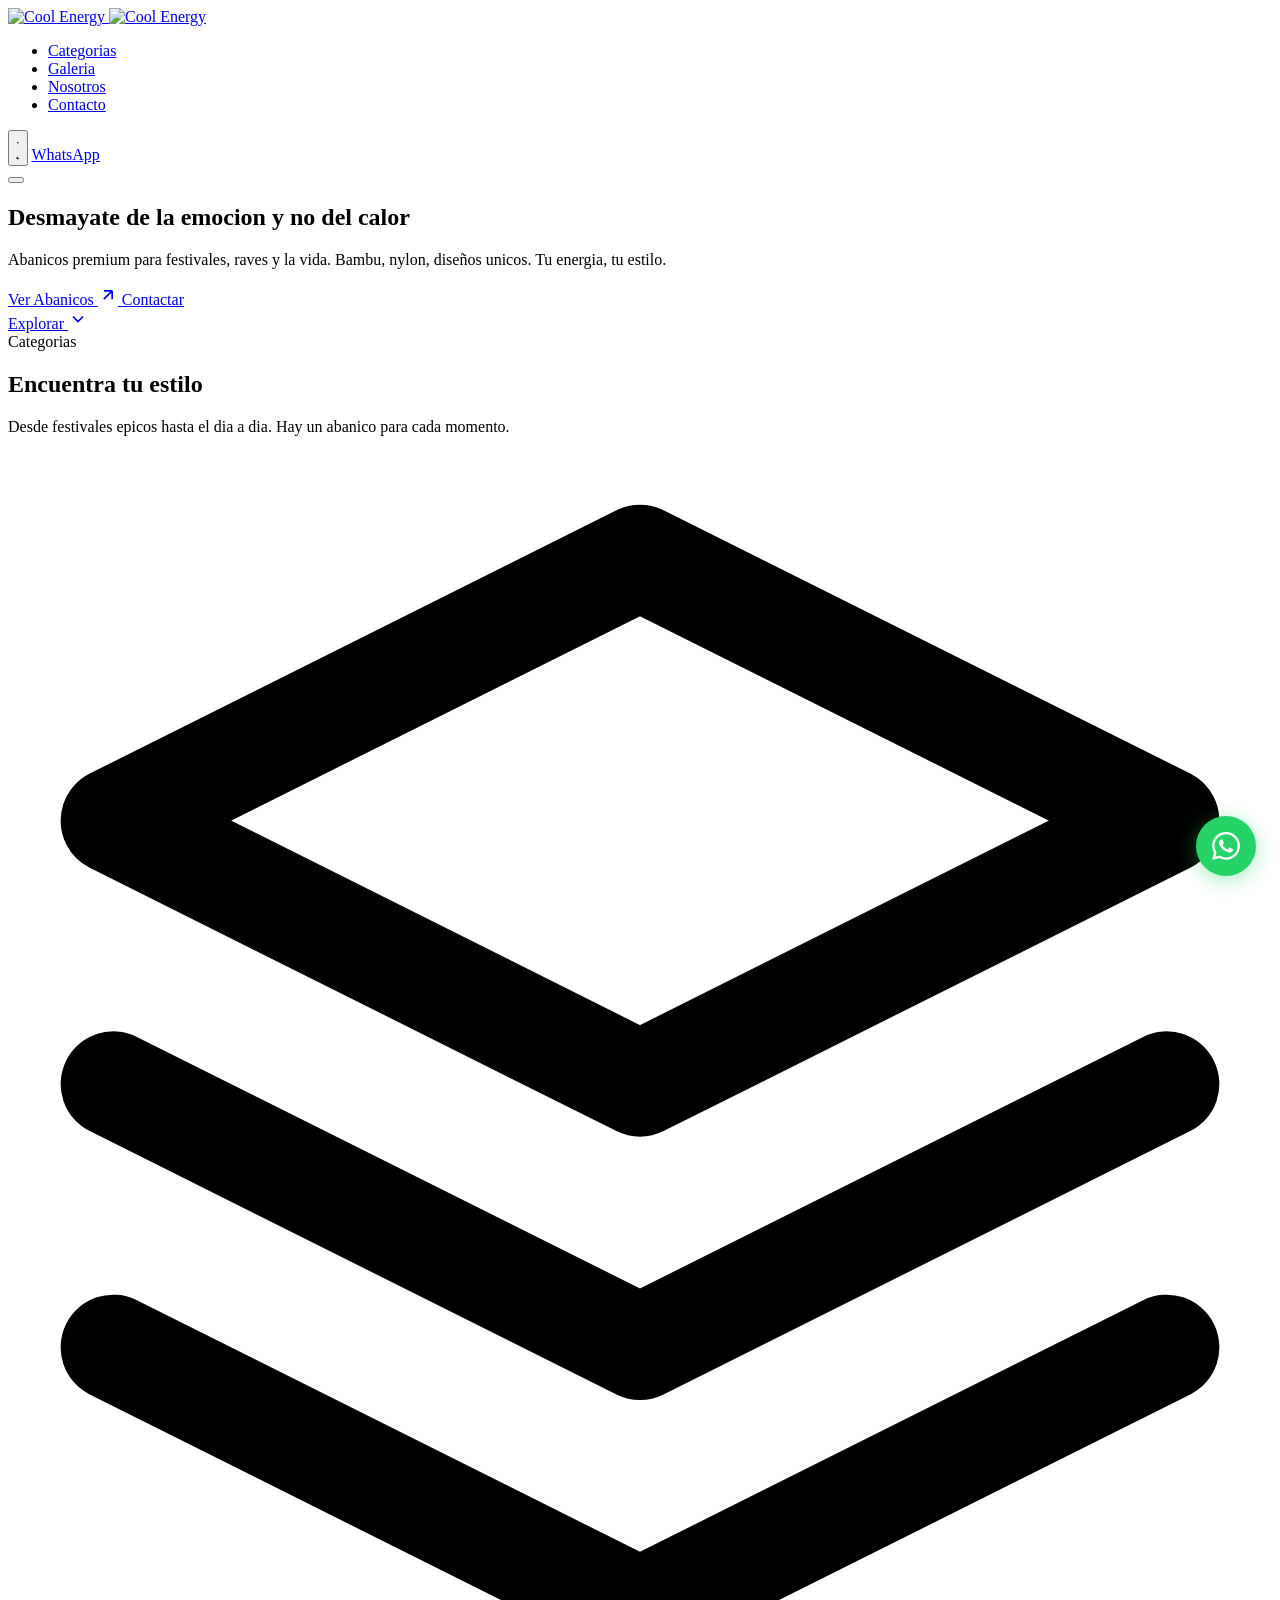
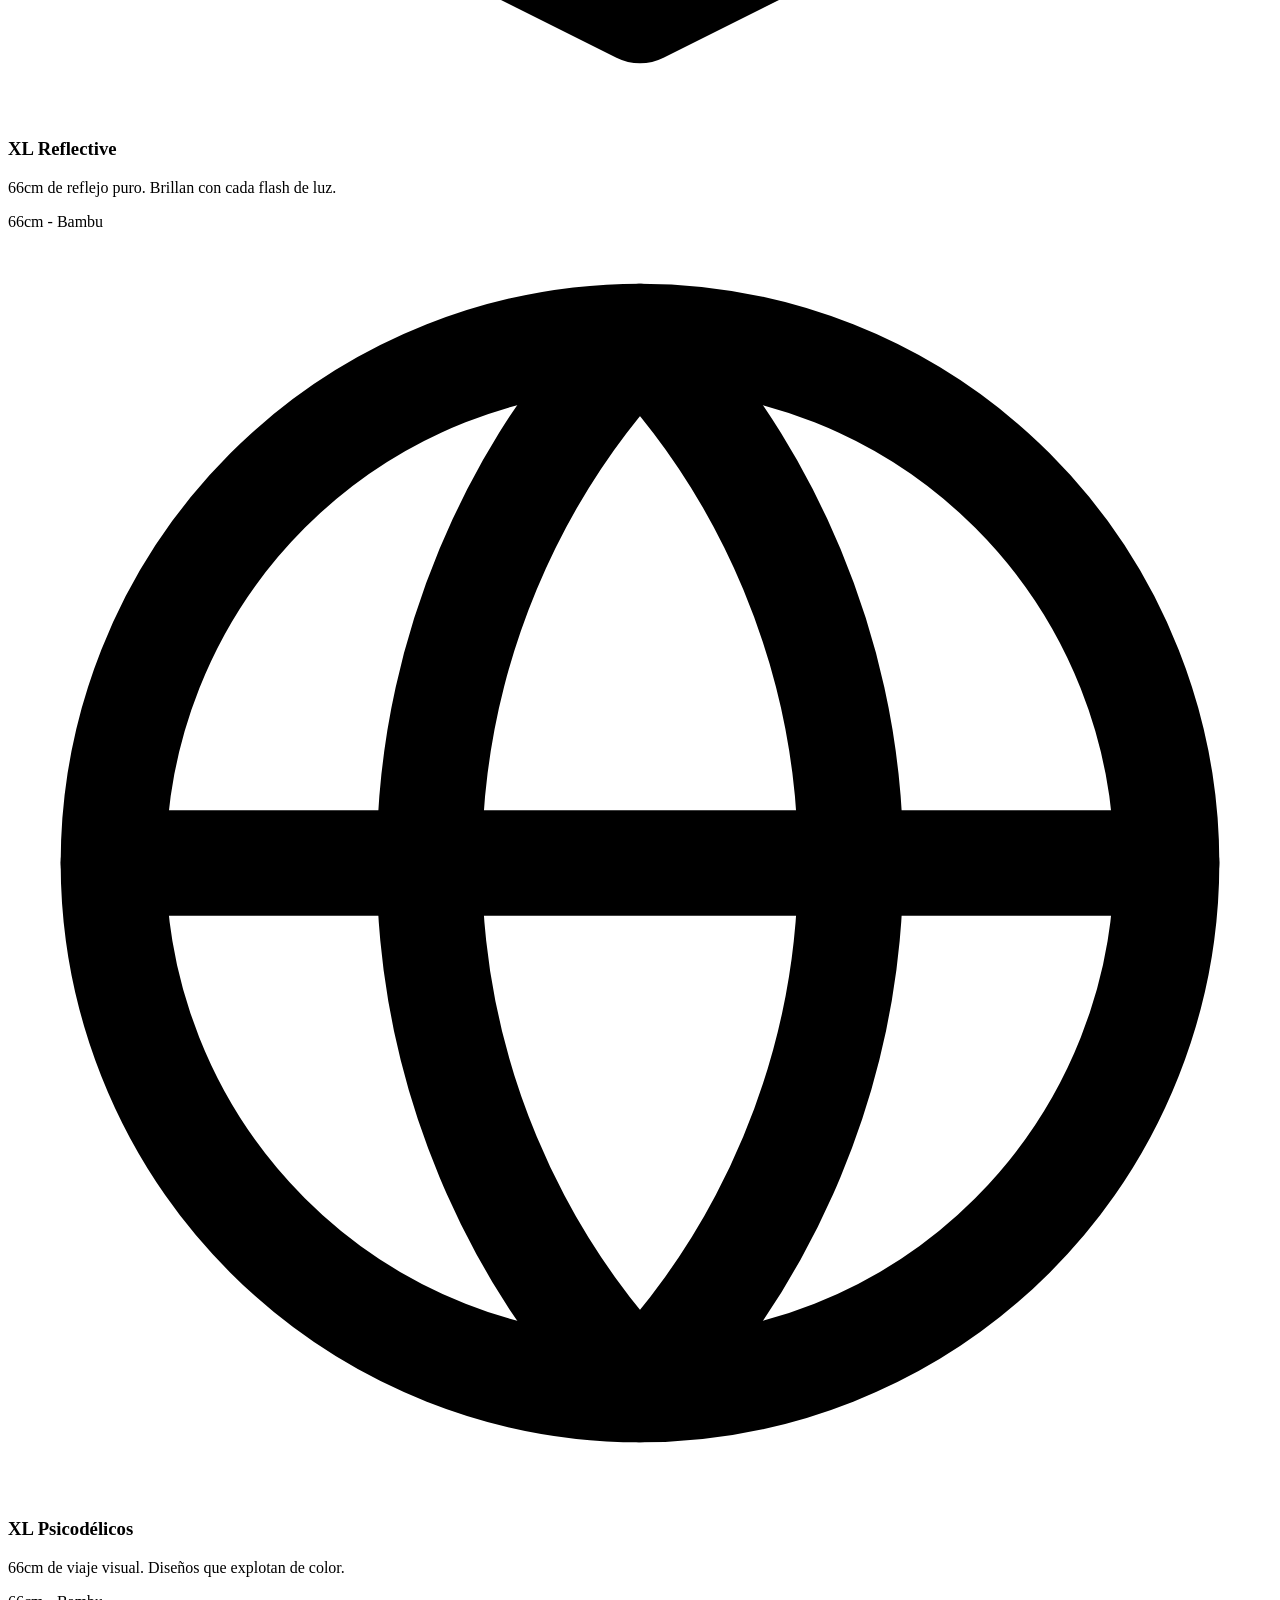
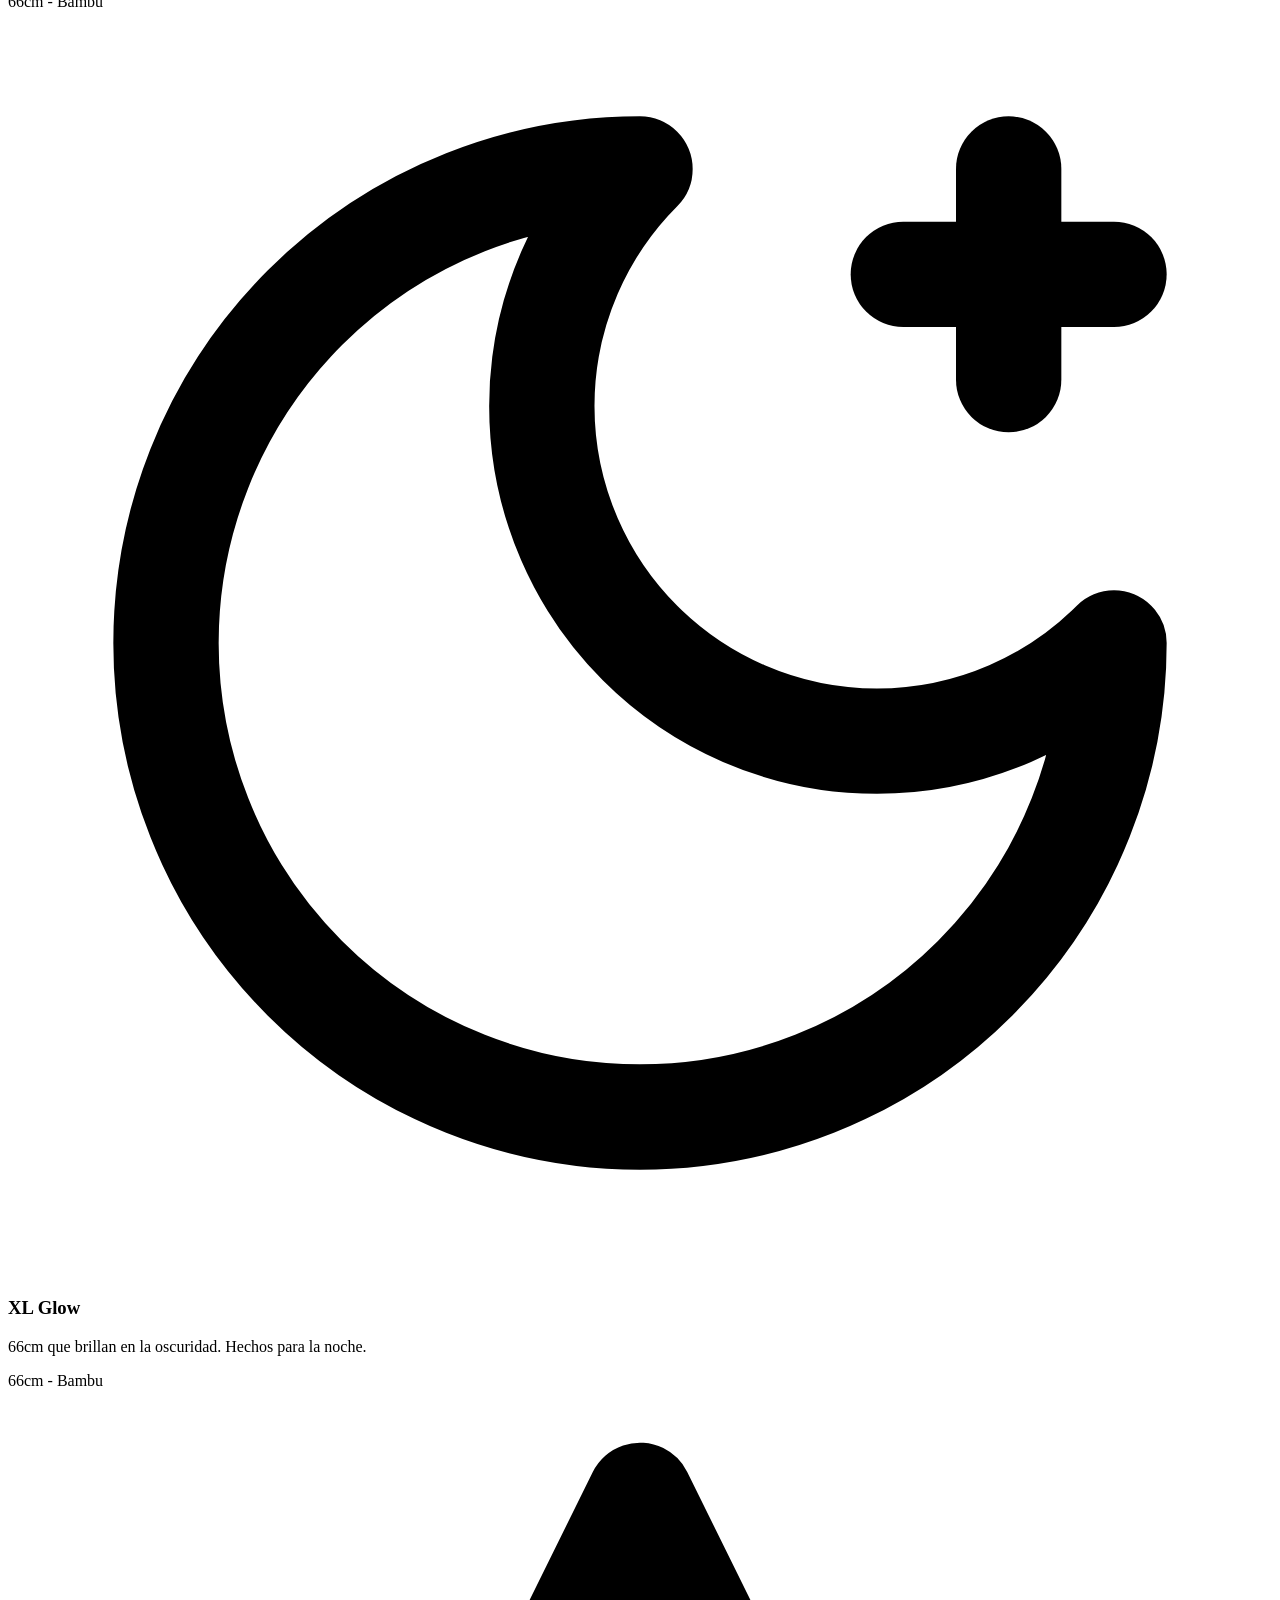
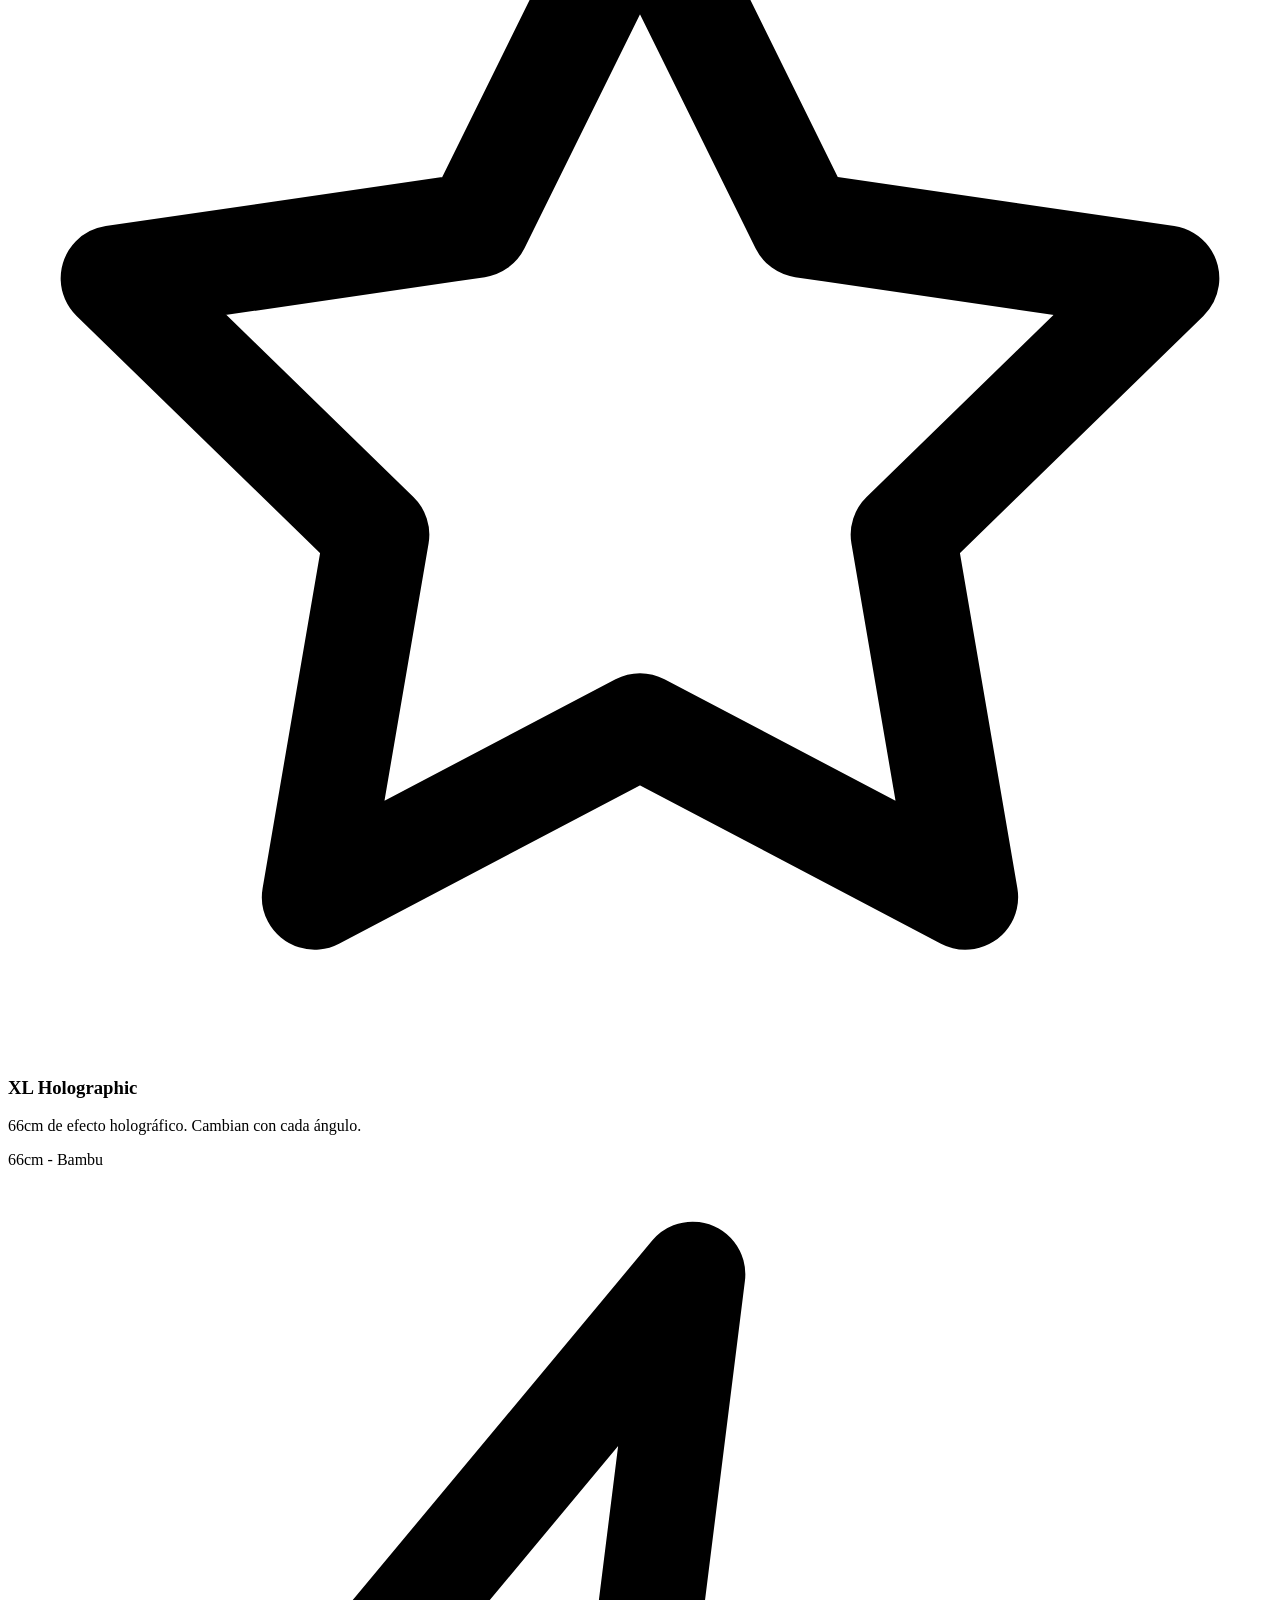
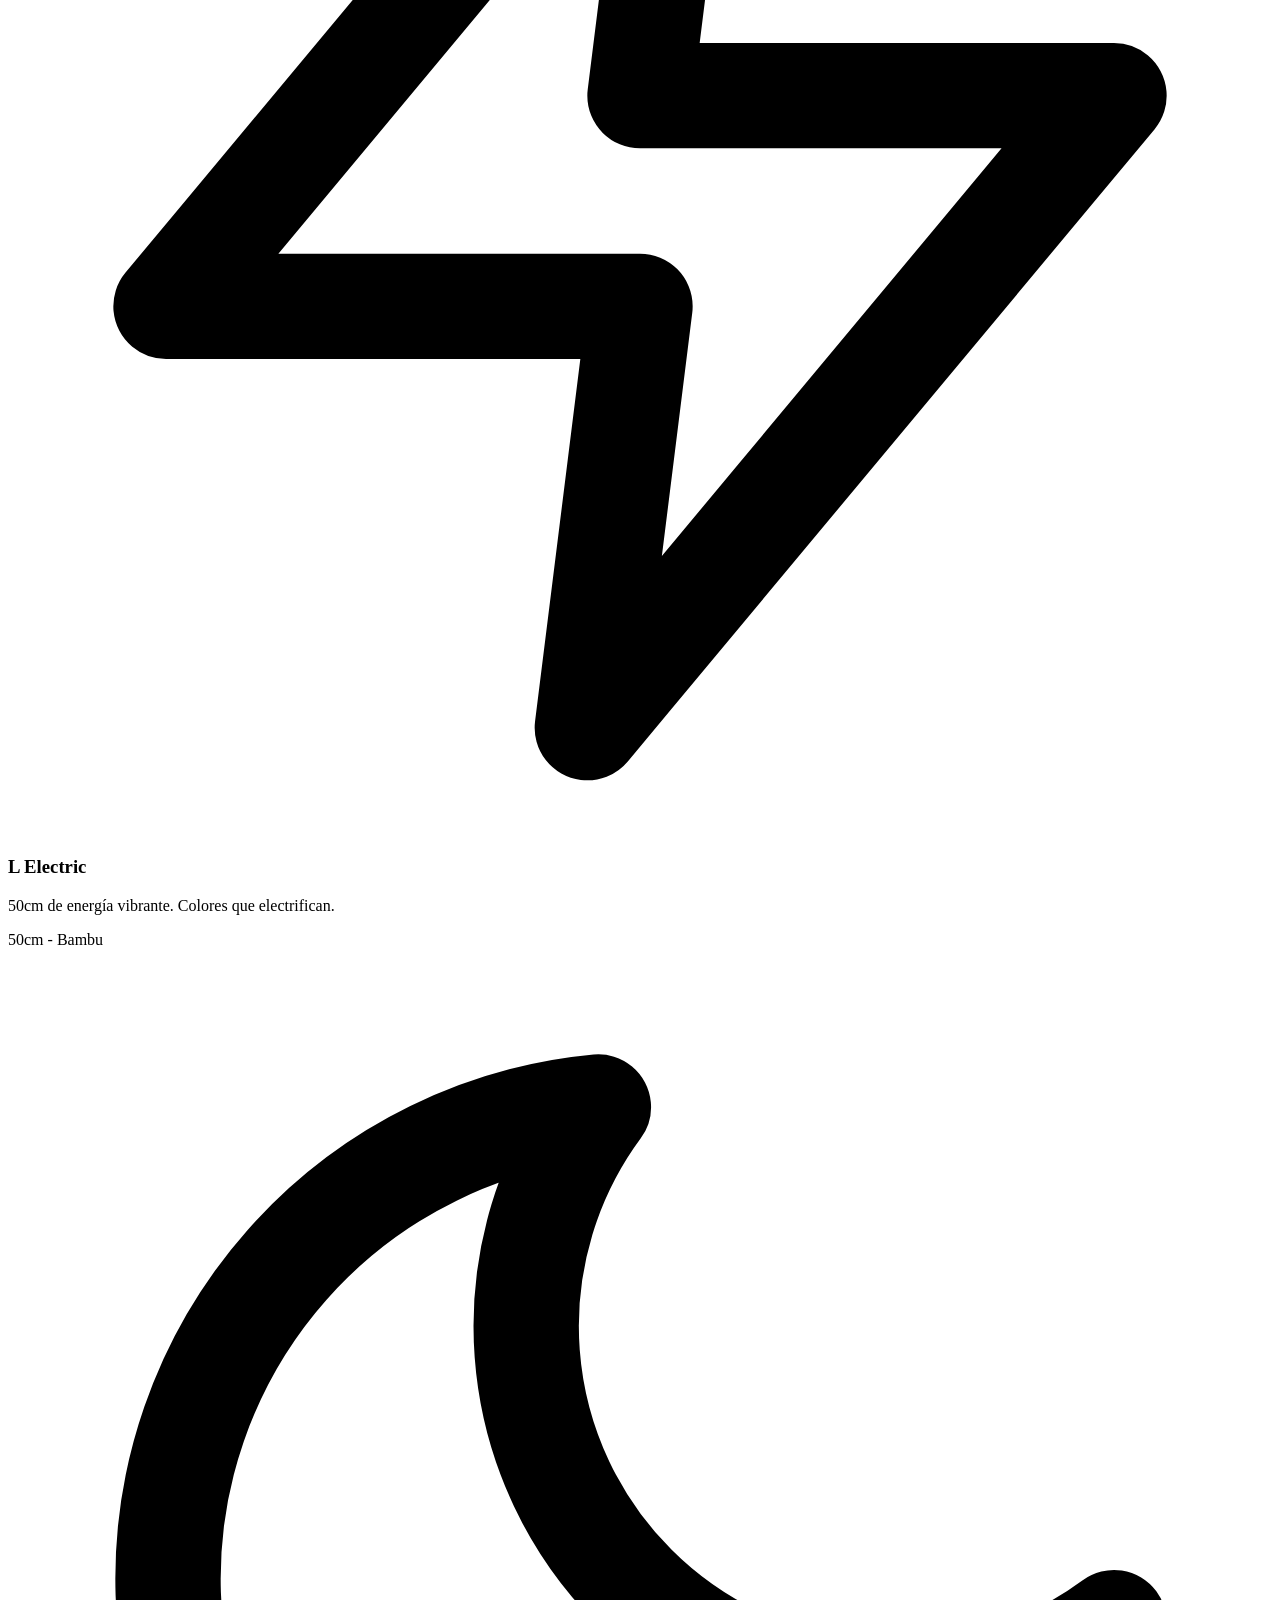
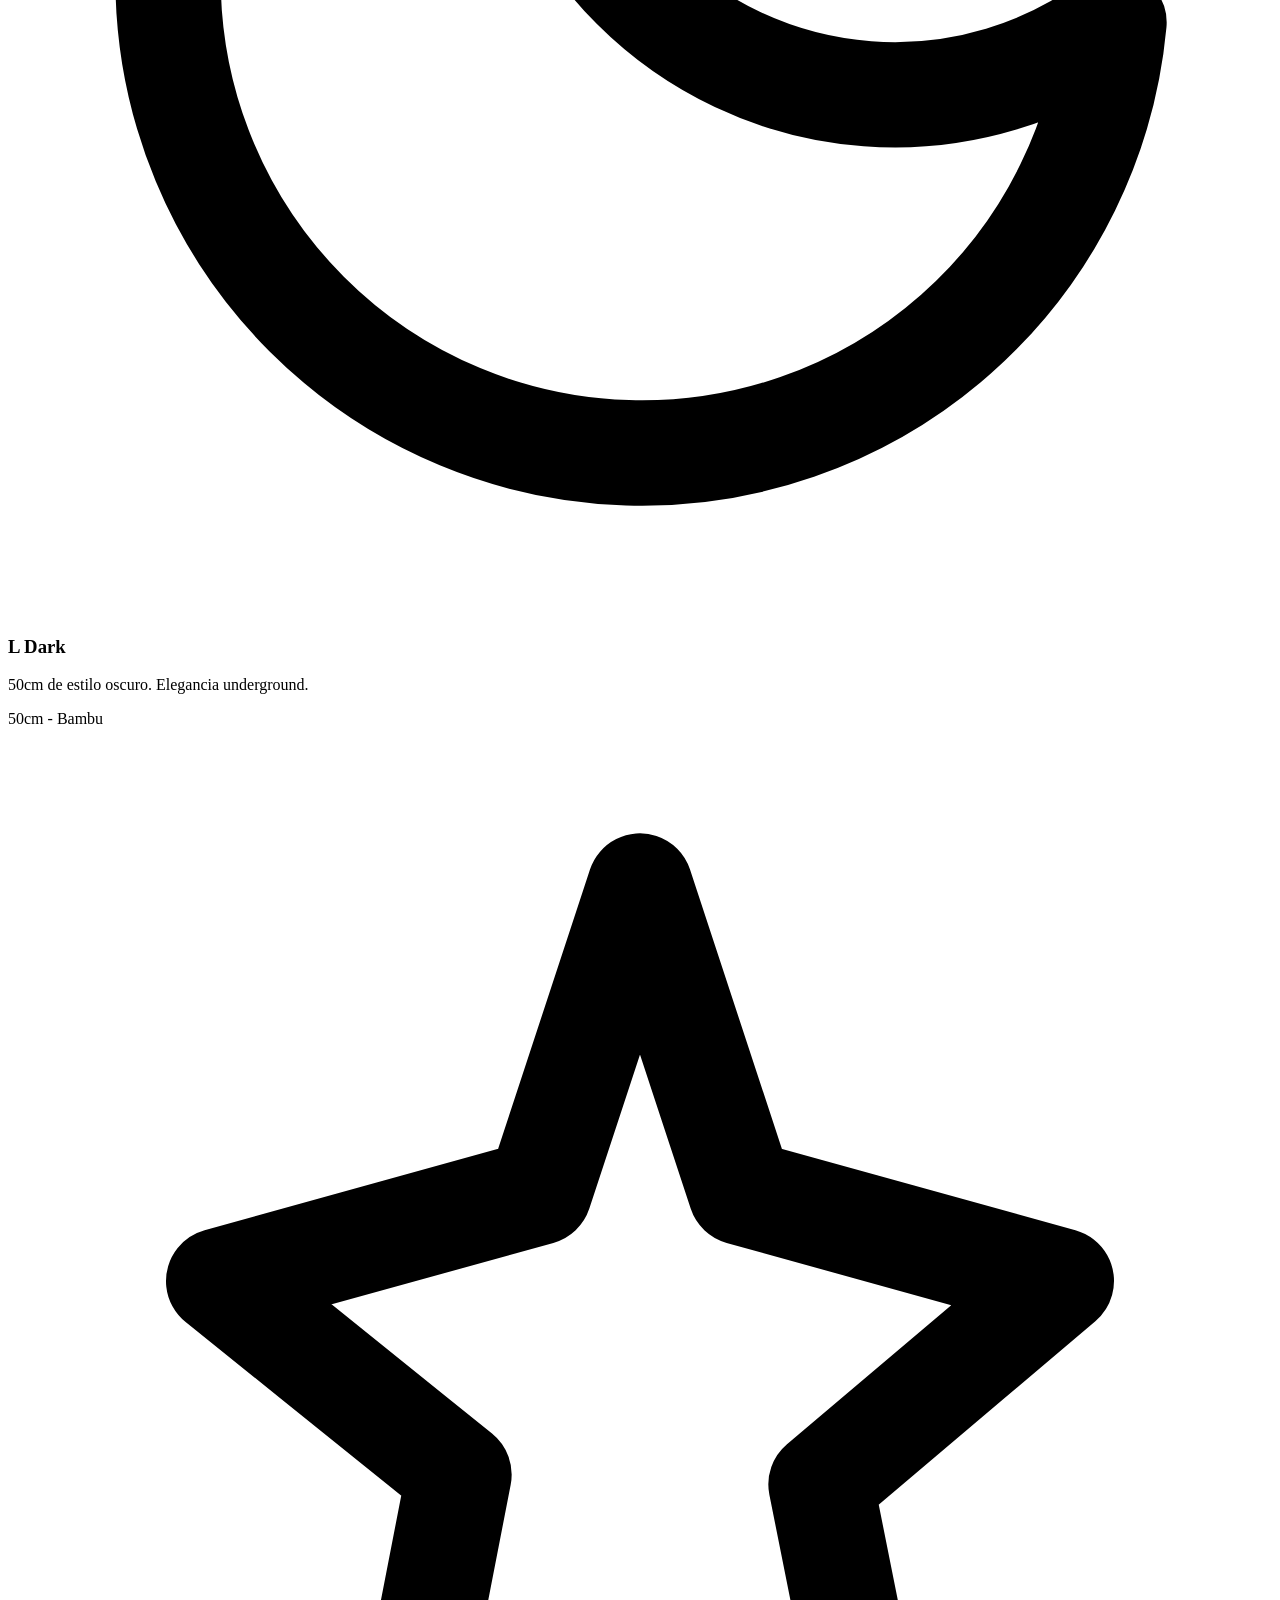
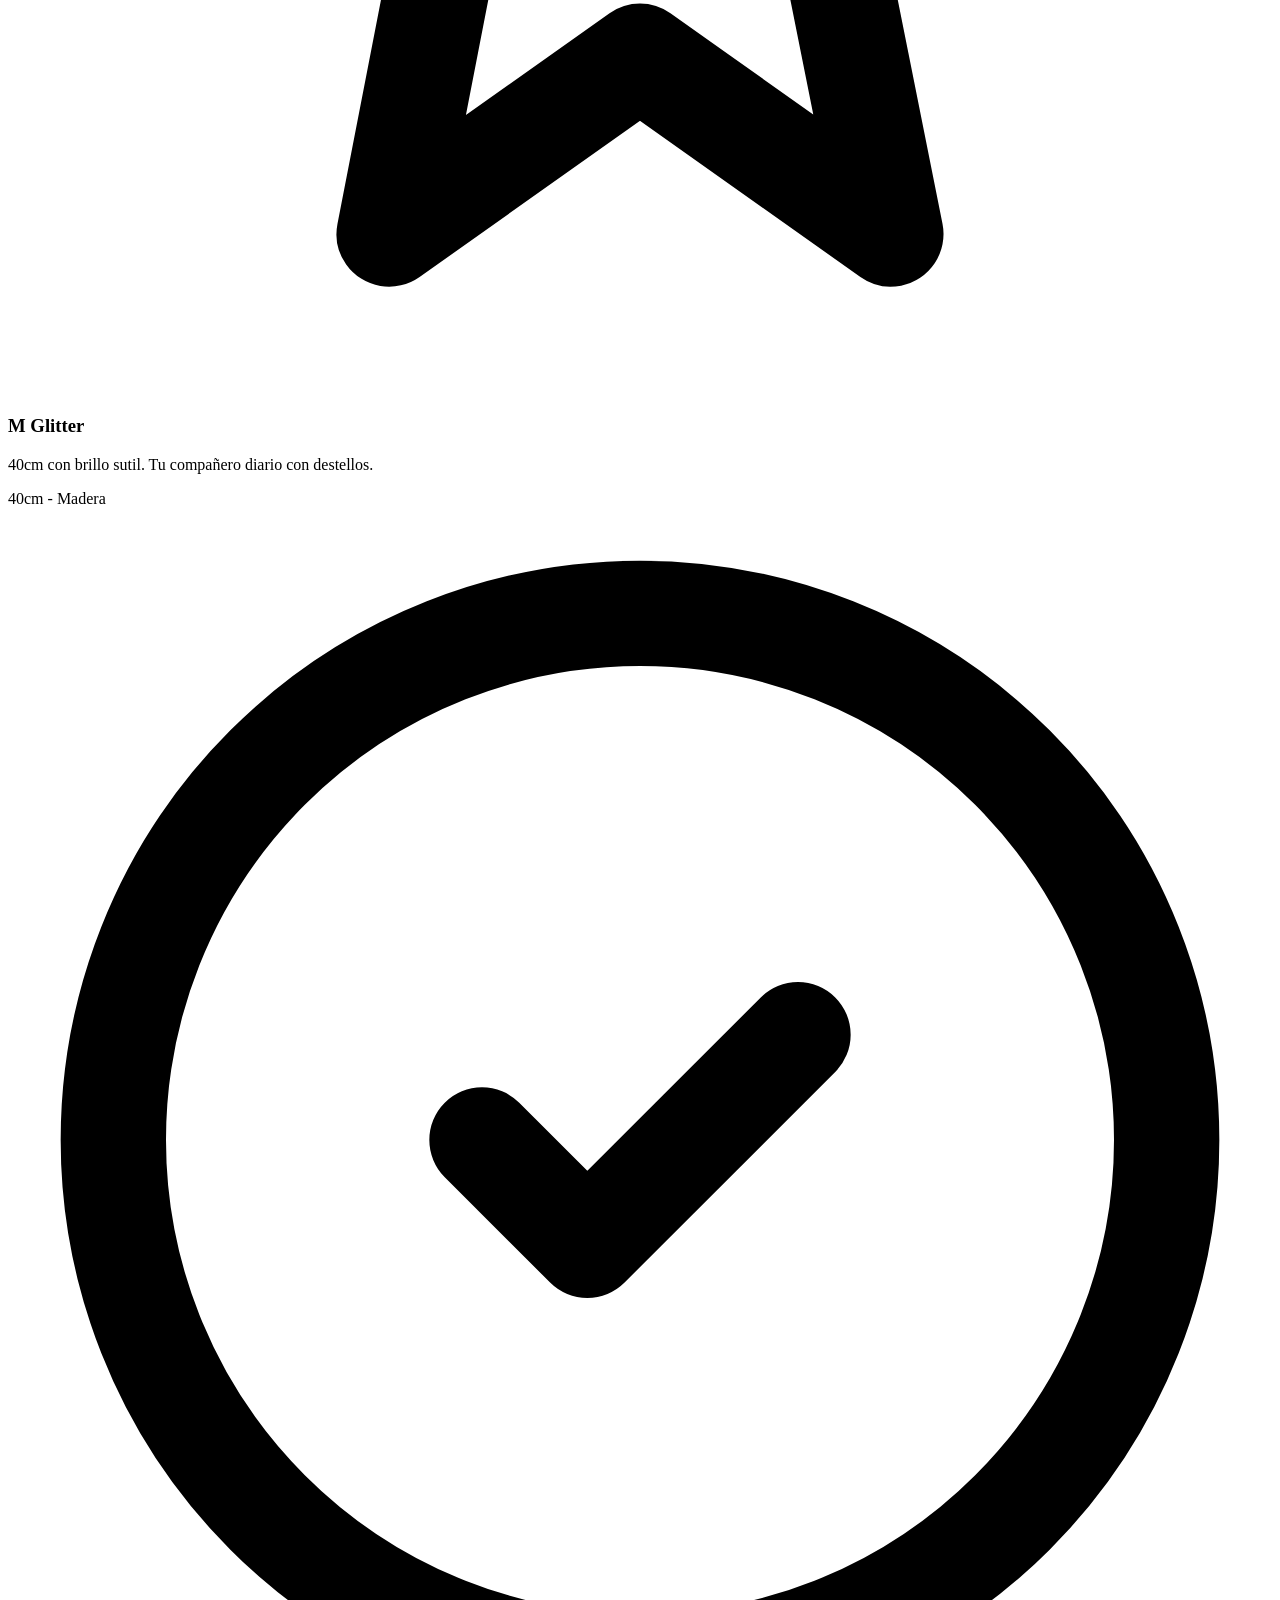
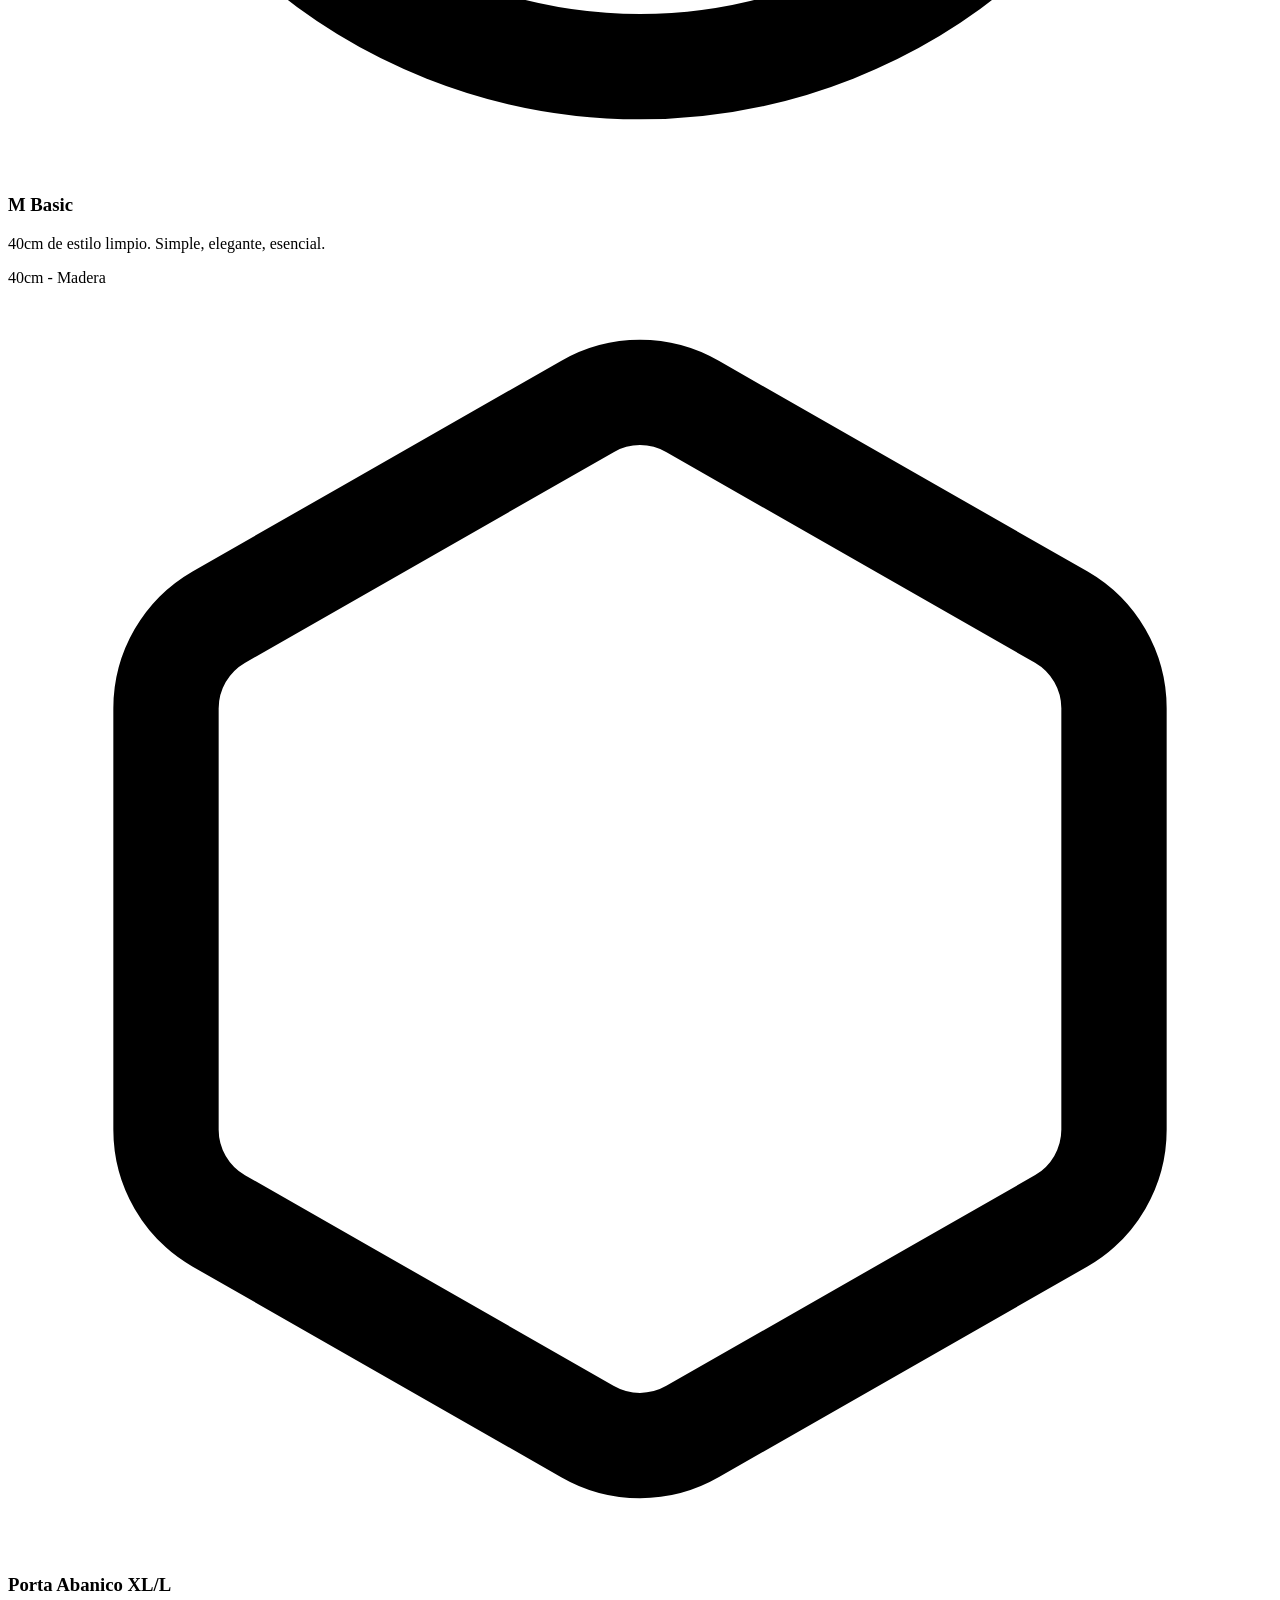
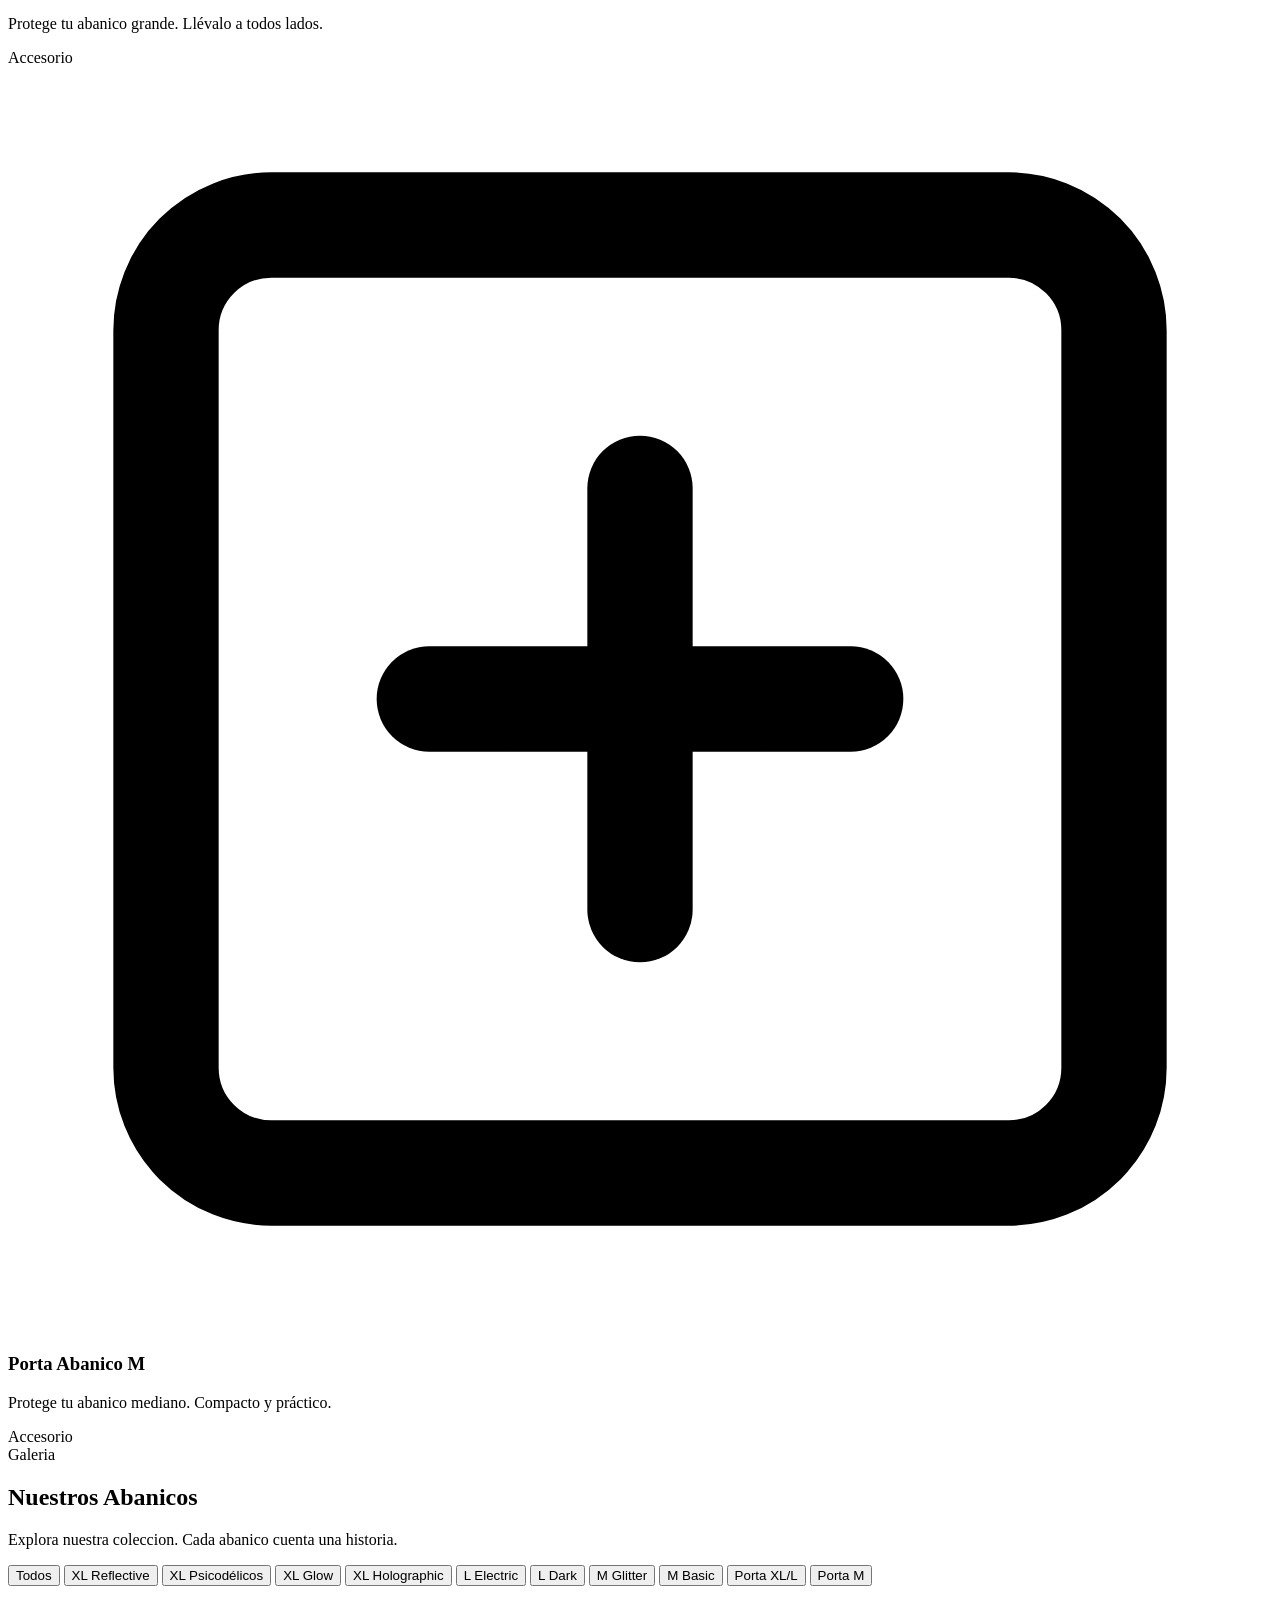
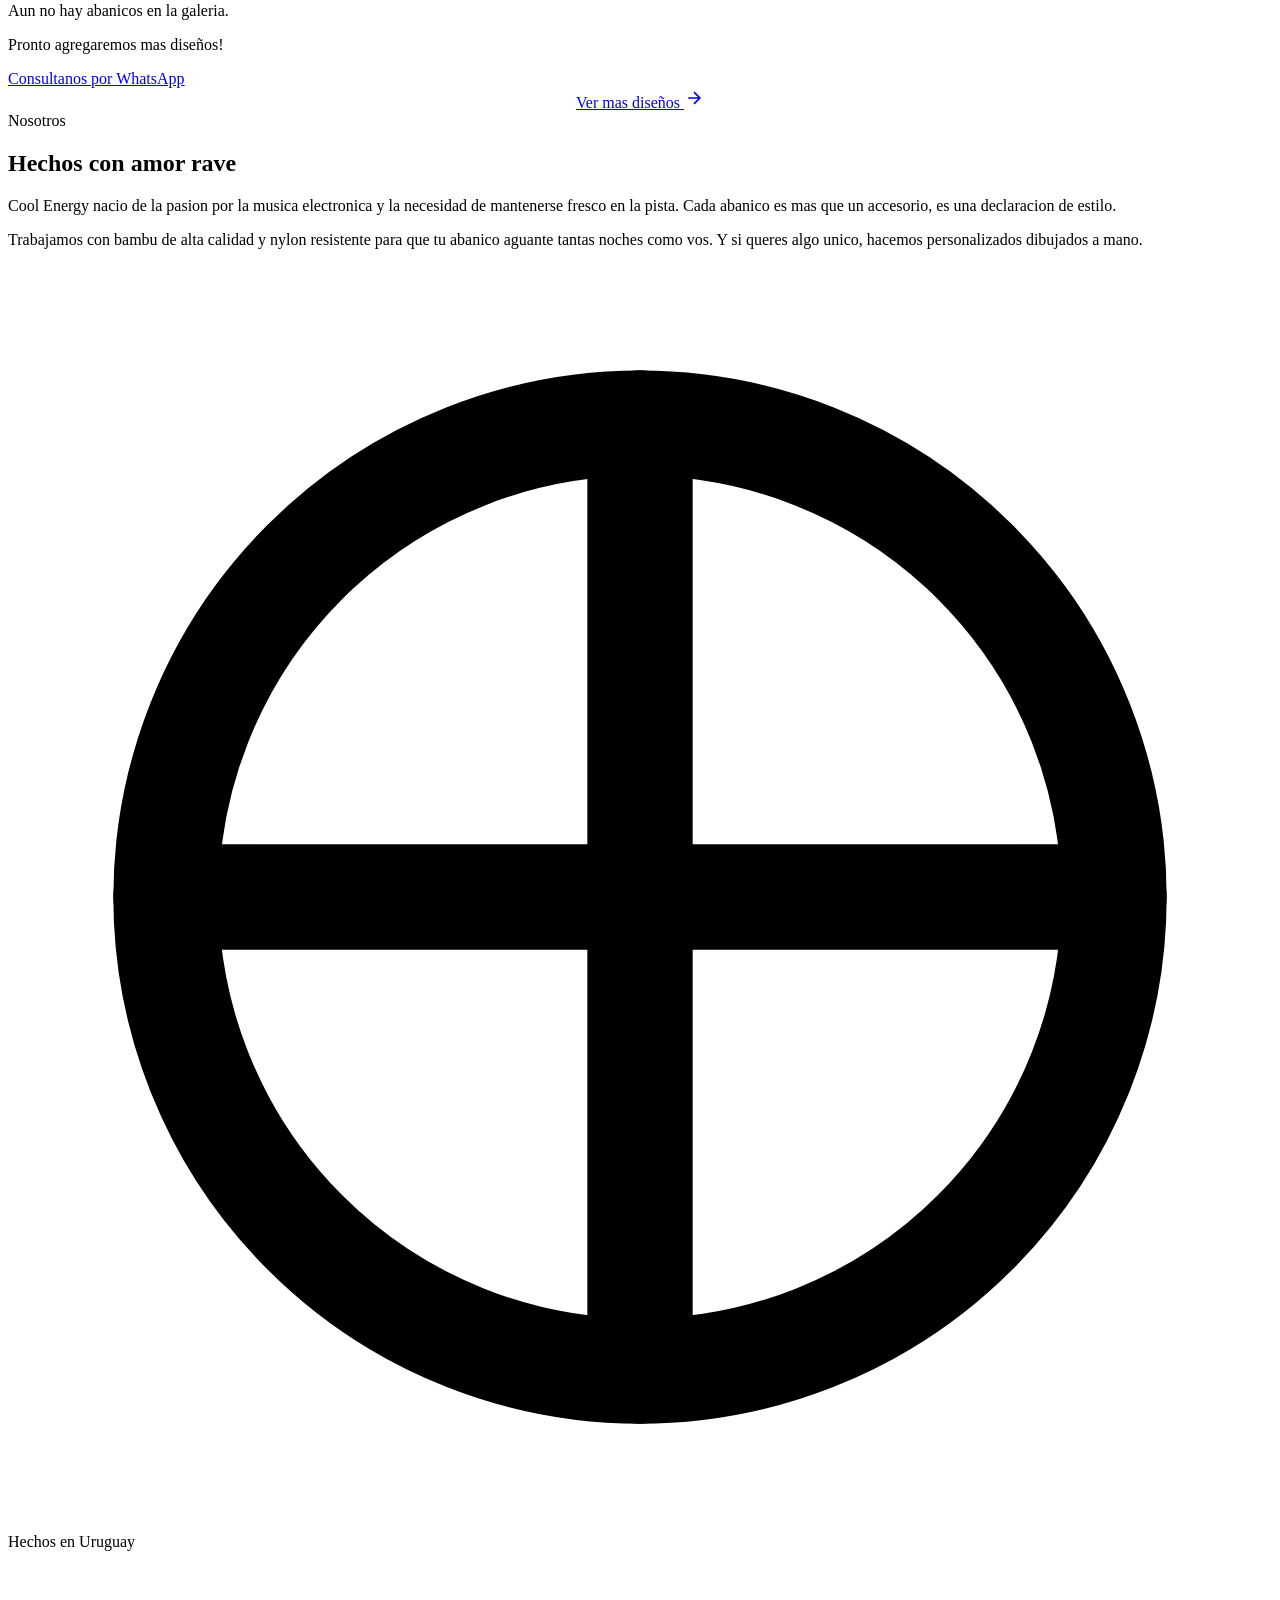
==== commit c210d839: "feat: Redefinir categorías de productos (10 subcategorías) Reemplaza las 4 categorías genéricas (rav" ====
--- a/index.html
+++ b/index.html
@@ -142,7 +142,8 @@
       </div>
 
       <div class="categories-grid">
-        <div class="category-card" data-reveal data-category="rave-xl">
+        <!-- XL — 66cm -->
+        <div class="category-card" data-reveal data-category="xl-reflective">
           <div class="category-card-bg"></div>
           <div class="category-glow"></div>
           <div class="category-icon">
@@ -152,25 +153,27 @@
               <path d="M2 12l10 5 10-5"/>
             </svg>
           </div>
-          <h3>RAVE XL</h3>
-          <p>Los mas grandes. Para festivales y raves epicas. 66cm de puro flow.</p>
-          <span class="category-tag">Bambu + Nylon</span>
-        </div>
-
-        <div class="category-card" data-reveal data-category="rave-l">
-          <div class="category-card-bg"></div>
-          <div class="category-glow"></div>
-          <div class="category-icon">
-            <svg viewBox="0 0 24 24" fill="none" stroke="currentColor" stroke-width="2" stroke-linecap="round" stroke-linejoin="round">
-              <polygon points="13 2 3 14 12 14 11 22 21 10 12 10 13 2"/>
-            </svg>
-          </div>
-          <h3>RAVE L</h3>
-          <p>Versatiles y faciles de llevar. Perfectos para cualquier noche.</p>
-          <span class="category-tag">Bambu + Nylon</span>
-        </div>
-
-        <div class="category-card" data-reveal data-category="medium">
+          <h3>XL Reflective</h3>
+          <p>66cm de reflejo puro. Brillan con cada flash de luz.</p>
+          <span class="category-tag">66cm - Bambu</span>
+        </div>
+
+        <div class="category-card" data-reveal data-category="xl-psicodelicos">
+          <div class="category-card-bg"></div>
+          <div class="category-glow"></div>
+          <div class="category-icon">
+            <svg viewBox="0 0 24 24" fill="none" stroke="currentColor" stroke-width="2" stroke-linecap="round" stroke-linejoin="round">
+              <circle cx="12" cy="12" r="10"/>
+              <path d="M12 2a14.5 14.5 0 0 0 0 20 14.5 14.5 0 0 0 0-20"/>
+              <path d="M2 12h20"/>
+            </svg>
+          </div>
+          <h3>XL Psicodélicos</h3>
+          <p>66cm de viaje visual. Diseños que explotan de color.</p>
+          <span class="category-tag">66cm - Bambu</span>
+        </div>
+
+        <div class="category-card" data-reveal data-category="xl-glow">
           <div class="category-card-bg"></div>
           <div class="category-glow"></div>
           <div class="category-icon">
@@ -180,25 +183,106 @@
               <path d="M21 5h-4"/>
             </svg>
           </div>
-          <h3>MEDIUM</h3>
-          <p>Para el dia a dia. Livianos, elegantes, tu compañero diario.</p>
-          <span class="category-tag">Madera + Nylon</span>
-        </div>
-
-        <div class="category-card" data-reveal data-category="personalizados">
-          <div class="category-card-bg"></div>
-          <div class="category-glow"></div>
-          <div class="category-icon">
-            <svg viewBox="0 0 24 24" fill="none" stroke="currentColor" stroke-width="2" stroke-linecap="round" stroke-linejoin="round">
-              <path d="M12 19l7-7 3 3-7 7-3-3z"/>
-              <path d="M18 13l-1.5-7.5L2 2l3.5 14.5L13 18l5-5z"/>
-              <path d="M2 2l7.586 7.586"/>
-              <circle cx="11" cy="11" r="2"/>
-            </svg>
-          </div>
-          <h3>PERSONALIZADOS</h3>
-          <p>Tu diseño, dibujado a mano. Unico como vos.</p>
-          <span class="category-tag">Exclusivo</span>
+          <h3>XL Glow</h3>
+          <p>66cm que brillan en la oscuridad. Hechos para la noche.</p>
+          <span class="category-tag">66cm - Bambu</span>
+        </div>
+
+        <div class="category-card" data-reveal data-category="xl-holographic">
+          <div class="category-card-bg"></div>
+          <div class="category-glow"></div>
+          <div class="category-icon">
+            <svg viewBox="0 0 24 24" fill="none" stroke="currentColor" stroke-width="2" stroke-linecap="round" stroke-linejoin="round">
+              <polygon points="12 2 15.09 8.26 22 9.27 17 14.14 18.18 21.02 12 17.77 5.82 21.02 7 14.14 2 9.27 8.91 8.26 12 2"/>
+            </svg>
+          </div>
+          <h3>XL Holographic</h3>
+          <p>66cm de efecto holográfico. Cambian con cada ángulo.</p>
+          <span class="category-tag">66cm - Bambu</span>
+        </div>
+
+        <!-- L — 50cm -->
+        <div class="category-card" data-reveal data-category="l-electric">
+          <div class="category-card-bg"></div>
+          <div class="category-glow"></div>
+          <div class="category-icon">
+            <svg viewBox="0 0 24 24" fill="none" stroke="currentColor" stroke-width="2" stroke-linecap="round" stroke-linejoin="round">
+              <polygon points="13 2 3 14 12 14 11 22 21 10 12 10 13 2"/>
+            </svg>
+          </div>
+          <h3>L Electric</h3>
+          <p>50cm de energía vibrante. Colores que electrifican.</p>
+          <span class="category-tag">50cm - Bambu</span>
+        </div>
+
+        <div class="category-card" data-reveal data-category="l-dark">
+          <div class="category-card-bg"></div>
+          <div class="category-glow"></div>
+          <div class="category-icon">
+            <svg viewBox="0 0 24 24" fill="none" stroke="currentColor" stroke-width="2" stroke-linecap="round" stroke-linejoin="round">
+              <path d="M21 12.79A9 9 0 1 1 11.21 3 7 7 0 0 0 21 12.79z"/>
+            </svg>
+          </div>
+          <h3>L Dark</h3>
+          <p>50cm de estilo oscuro. Elegancia underground.</p>
+          <span class="category-tag">50cm - Bambu</span>
+        </div>
+
+        <!-- M — 40cm -->
+        <div class="category-card" data-reveal data-category="m-glitter">
+          <div class="category-card-bg"></div>
+          <div class="category-glow"></div>
+          <div class="category-icon">
+            <svg viewBox="0 0 24 24" fill="none" stroke="currentColor" stroke-width="2" stroke-linecap="round" stroke-linejoin="round">
+              <path d="M12 3l1.912 5.813L20 10.5l-4.563 3.863L16.763 21 12 17.625 7.237 21l1.326-6.824L4 10.5l6.088-1.687L12 3z"/>
+            </svg>
+          </div>
+          <h3>M Glitter</h3>
+          <p>40cm con brillo sutil. Tu compañero diario con destellos.</p>
+          <span class="category-tag">40cm - Madera</span>
+        </div>
+
+        <div class="category-card" data-reveal data-category="m-basic">
+          <div class="category-card-bg"></div>
+          <div class="category-glow"></div>
+          <div class="category-icon">
+            <svg viewBox="0 0 24 24" fill="none" stroke="currentColor" stroke-width="2" stroke-linecap="round" stroke-linejoin="round">
+              <circle cx="12" cy="12" r="10"/>
+              <path d="m9 12 2 2 4-4"/>
+            </svg>
+          </div>
+          <h3>M Basic</h3>
+          <p>40cm de estilo limpio. Simple, elegante, esencial.</p>
+          <span class="category-tag">40cm - Madera</span>
+        </div>
+
+        <!-- Accesorios -->
+        <div class="category-card" data-reveal data-category="porta-abanico-xl-l">
+          <div class="category-card-bg"></div>
+          <div class="category-glow"></div>
+          <div class="category-icon">
+            <svg viewBox="0 0 24 24" fill="none" stroke="currentColor" stroke-width="2" stroke-linecap="round" stroke-linejoin="round">
+              <path d="M21 16V8a2 2 0 0 0-1-1.73l-7-4a2 2 0 0 0-2 0l-7 4A2 2 0 0 0 3 8v8a2 2 0 0 0 1 1.73l7 4a2 2 0 0 0 2 0l7-4A2 2 0 0 0 21 16z"/>
+            </svg>
+          </div>
+          <h3>Porta Abanico XL/L</h3>
+          <p>Protege tu abanico grande. Llévalo a todos lados.</p>
+          <span class="category-tag">Accesorio</span>
+        </div>
+
+        <div class="category-card" data-reveal data-category="porta-abanico-m">
+          <div class="category-card-bg"></div>
+          <div class="category-glow"></div>
+          <div class="category-icon">
+            <svg viewBox="0 0 24 24" fill="none" stroke="currentColor" stroke-width="2" stroke-linecap="round" stroke-linejoin="round">
+              <rect x="3" y="3" width="18" height="18" rx="2" ry="2"/>
+              <path d="M12 8v8"/>
+              <path d="M8 12h8"/>
+            </svg>
+          </div>
+          <h3>Porta Abanico M</h3>
+          <p>Protege tu abanico mediano. Compacto y práctico.</p>
+          <span class="category-tag">Accesorio</span>
         </div>
       </div>
     </div>
@@ -215,10 +299,16 @@
 
       <div class="gallery-filters" data-reveal>
         <button class="filter-btn active" data-filter="all">Todos</button>
-        <button class="filter-btn" data-filter="rave-xl">RAVE XL</button>
-        <button class="filter-btn" data-filter="rave-l">RAVE L</button>
-        <button class="filter-btn" data-filter="medium">MEDIUM</button>
-        <button class="filter-btn" data-filter="personalizados">Personalizados</button>
+        <button class="filter-btn" data-filter="xl-reflective">XL Reflective</button>
+        <button class="filter-btn" data-filter="xl-psicodelicos">XL Psicodélicos</button>
+        <button class="filter-btn" data-filter="xl-glow">XL Glow</button>
+        <button class="filter-btn" data-filter="xl-holographic">XL Holographic</button>
+        <button class="filter-btn" data-filter="l-electric">L Electric</button>
+        <button class="filter-btn" data-filter="l-dark">L Dark</button>
+        <button class="filter-btn" data-filter="m-glitter">M Glitter</button>
+        <button class="filter-btn" data-filter="m-basic">M Basic</button>
+        <button class="filter-btn" data-filter="porta-abanico-xl-l">Porta XL/L</button>
+        <button class="filter-btn" data-filter="porta-abanico-m">Porta M</button>
       </div>
 
       <div class="gallery-grid" id="galleryGrid">
@@ -379,10 +469,10 @@
         <div class="footer-column">
           <h4>Productos</h4>
           <ul>
-            <li><a href="#galeria">RAVE XL</a></li>
-            <li><a href="#galeria">RAVE L</a></li>
-            <li><a href="#galeria">MEDIUM</a></li>
-            <li><a href="#galeria">Personalizados</a></li>
+            <li><a href="#galeria">Abanicos XL — 66cm</a></li>
+            <li><a href="#galeria">Abanicos L — 50cm</a></li>
+            <li><a href="#galeria">Abanicos M — 40cm</a></li>
+            <li><a href="#galeria">Porta Abanicos</a></li>
           </ul>
         </div>
 
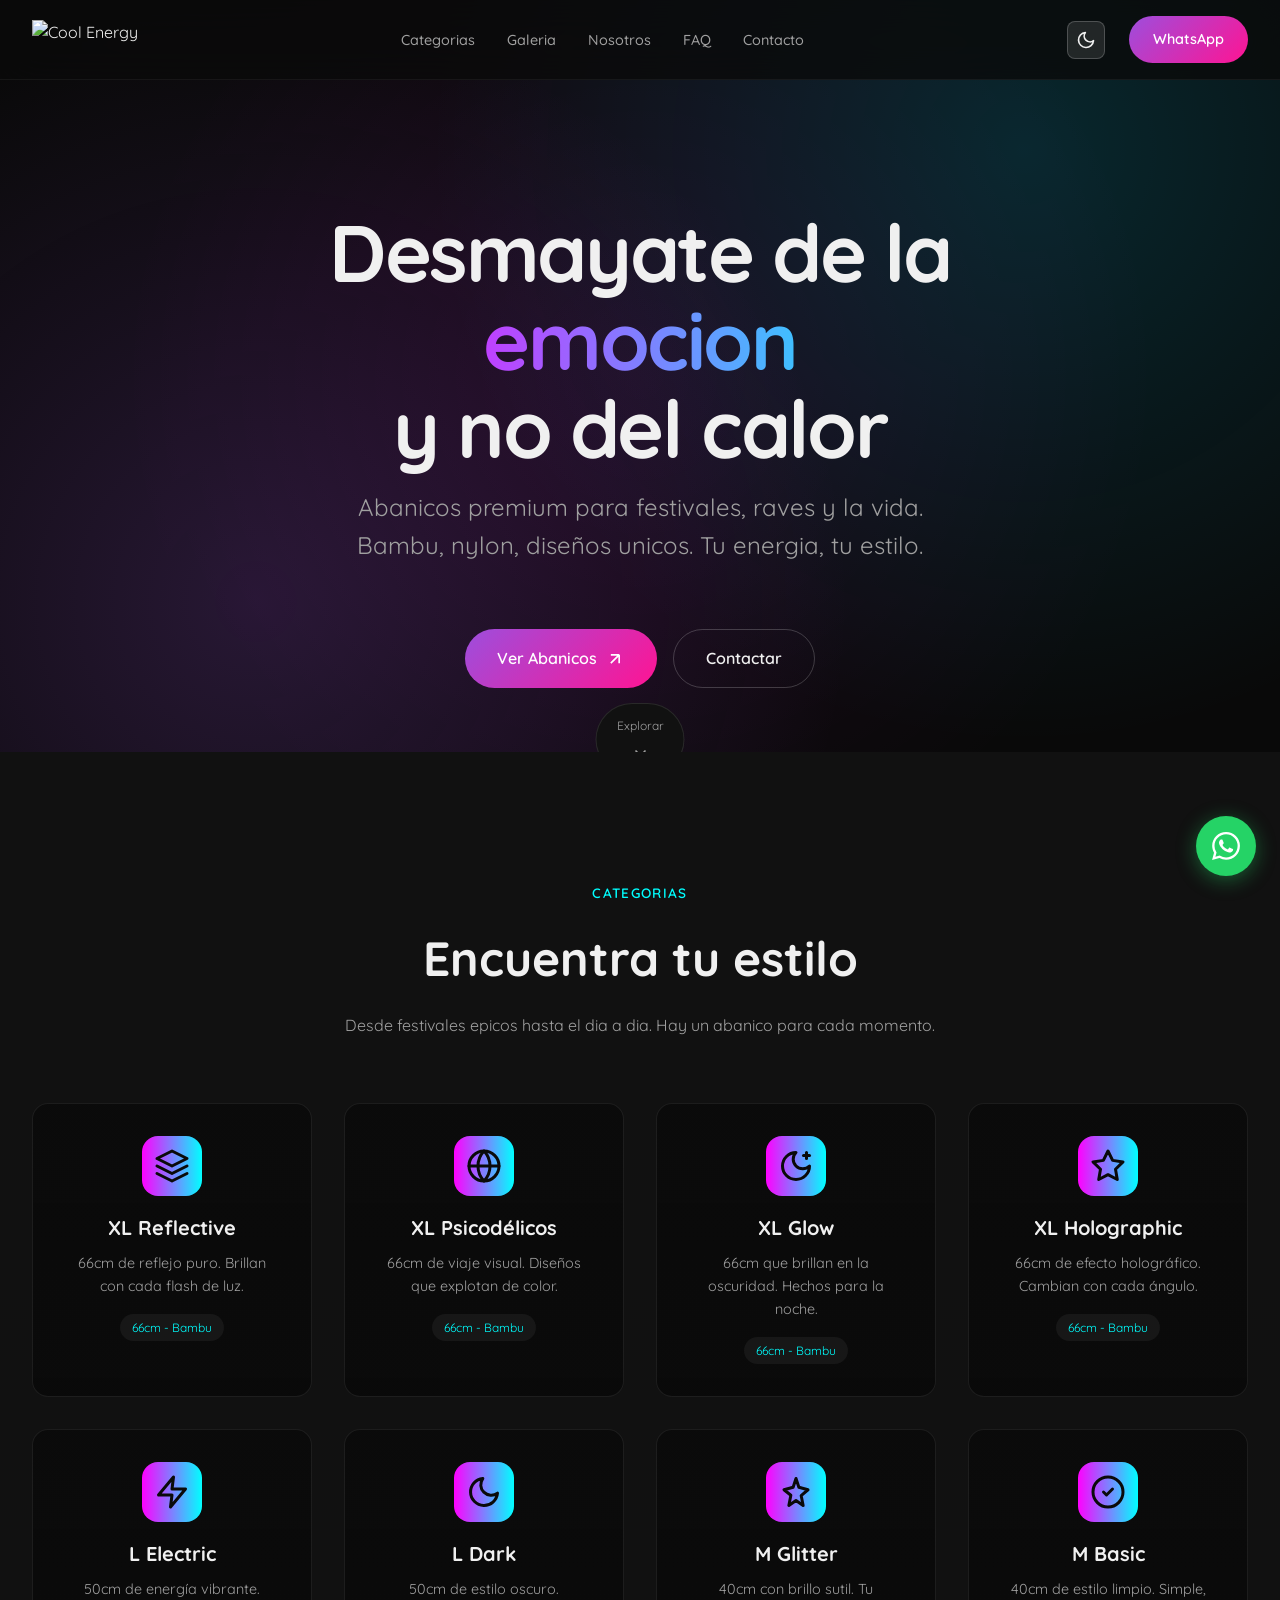
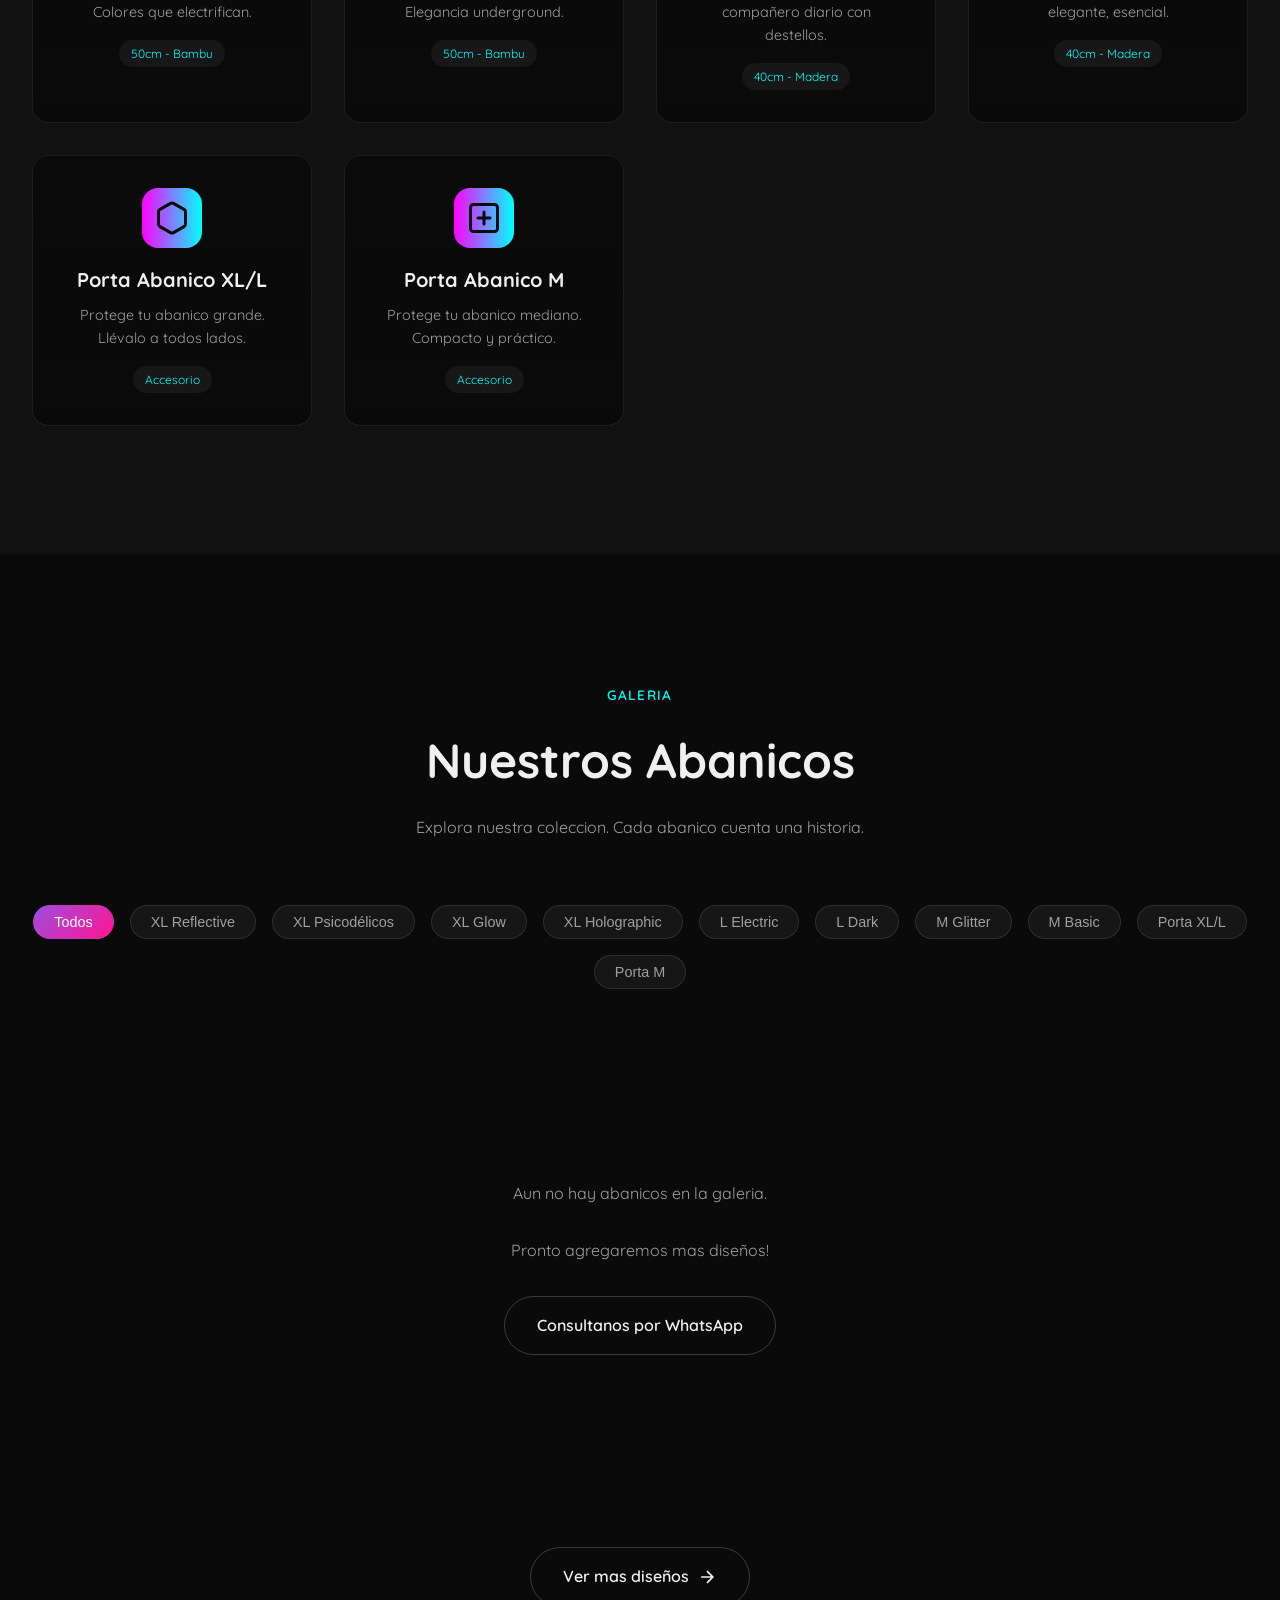
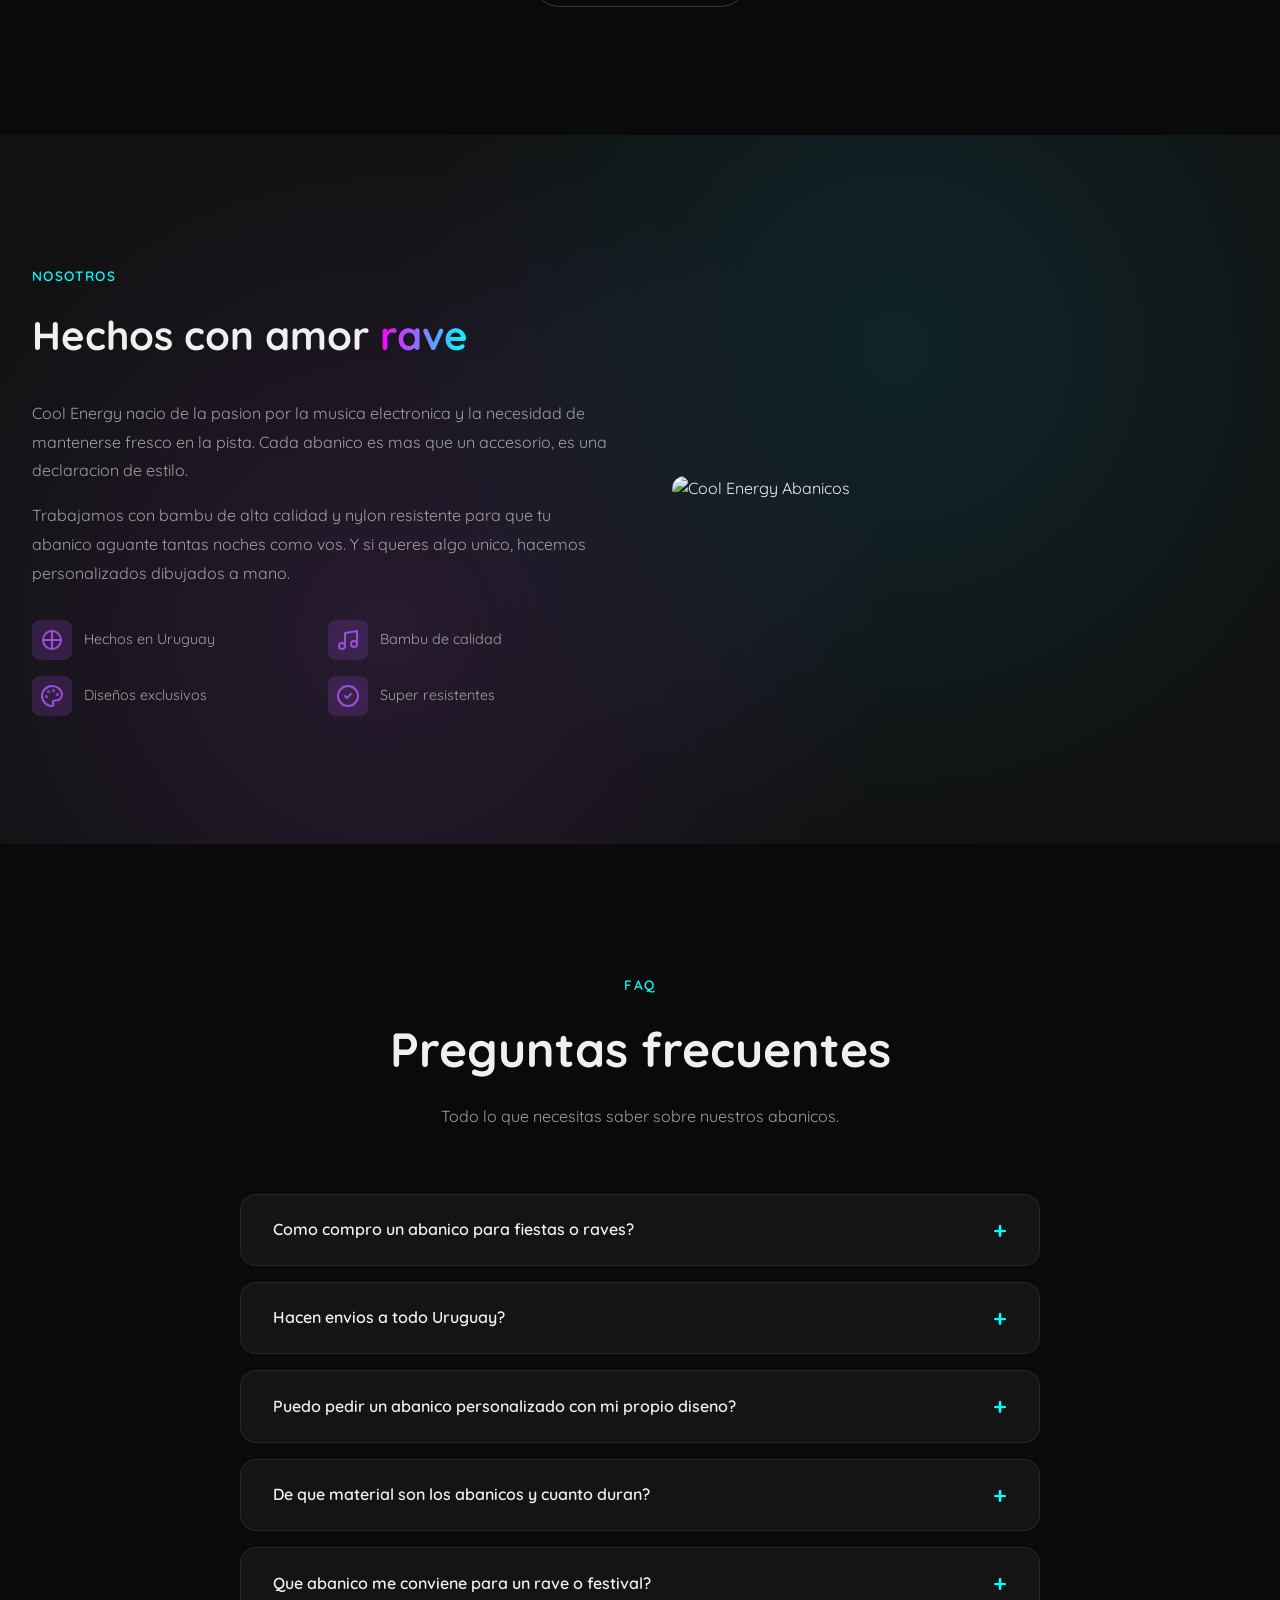
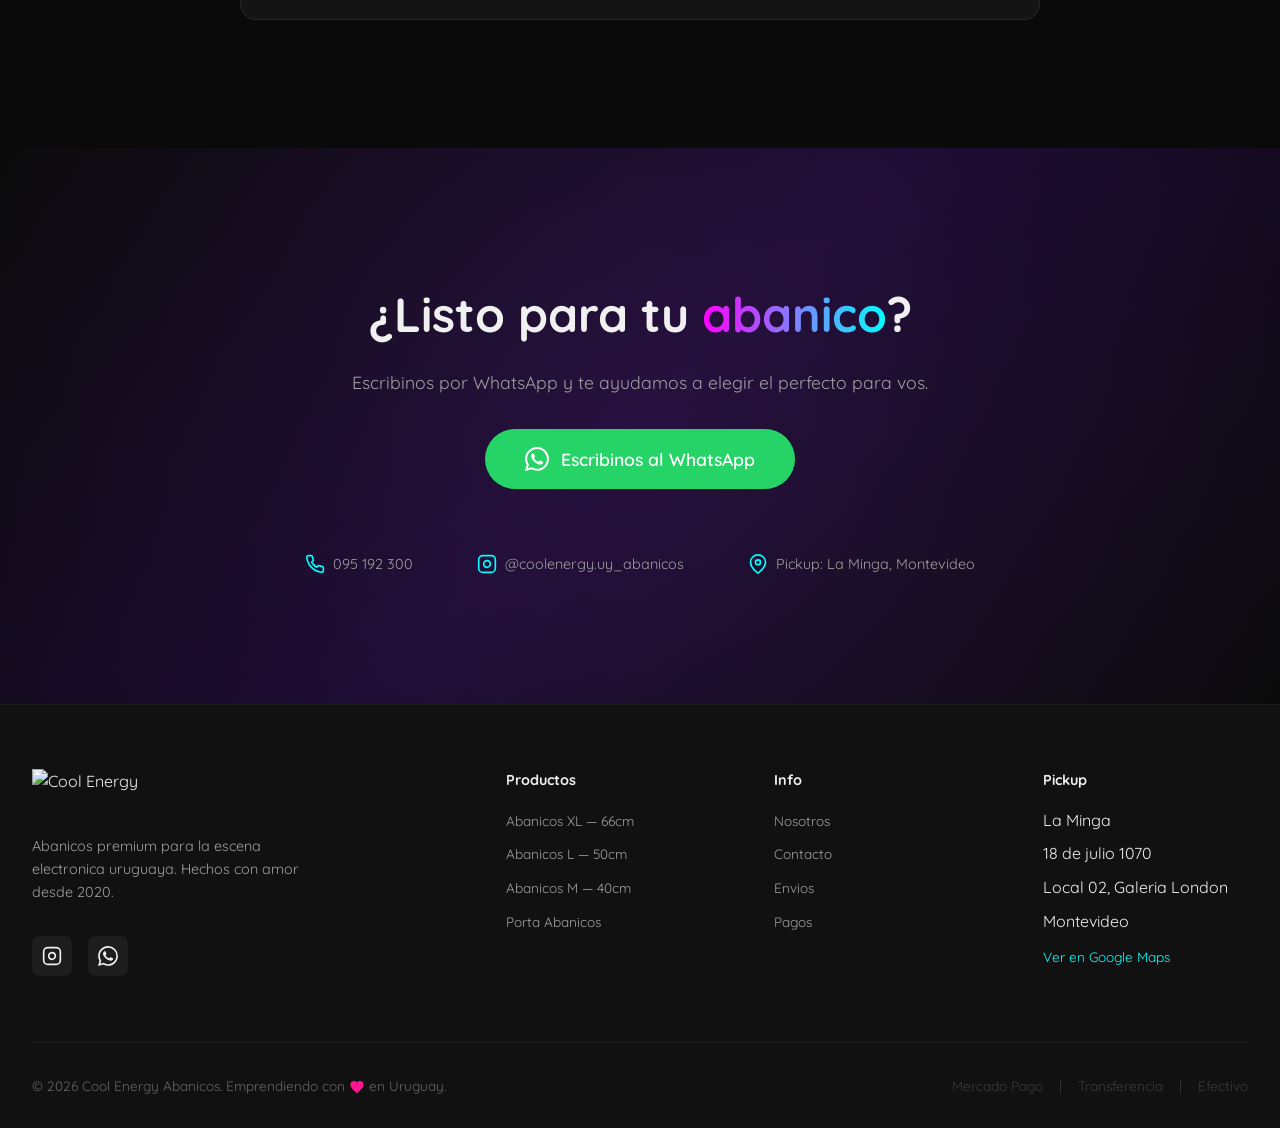
==== commit fbc0007e: "feat(seo): add SEO + LLM discoverability infrastructure [SEO-001] - Update domain from web-productio" ====
--- a/index.html
+++ b/index.html
@@ -3,29 +3,36 @@
 <head>
   <meta charset="UTF-8">
   <meta name="viewport" content="width=device-width, initial-scale=1.0">
-  <meta name="description" content="Cool Energy Abanicos - Abanicos premium para festivales y raves. Hechos en Uruguay con amor. RAVE XL, RAVE L, MEDIUM, Personalizados.">
-  <meta name="keywords" content="abanicos, rave, festival, uruguay, montevideo, bambu, nylon, personalizados, cool energy">
+  <meta name="description" content="Cool Energy Abanicos - Abanicos para fiestas, raves y festivales. Abanicos divertidos, reflectivos, que brillan en la oscuridad y personalizados. Hechos en Uruguay con bambu y nylon premium. Envios a todo el pais.">
+  <meta name="keywords" content="abanicos para fiestas, abanicos para raves, abanicos divertidos, abanicos de mano, abanicos para festivales, abanicos rave uruguay, abanicos personalizados, abanicos de bambu, abanicos neon, abanicos que brillan en la oscuridad, abanicos para carnaval, abanicos premium uruguay, cool energy abanicos, abanicos montevideo, abanicos grandes, hand fans, rave fans">
   <meta name="author" content="Cool Energy Abanicos">
   <meta name="theme-color" content="#0a0a0a">
+  <meta name="robots" content="index, follow">
+  <meta name="geo.region" content="UY-MO">
+  <meta name="geo.placename" content="Montevideo">
+  <meta name="geo.position" content="-34.9058;-56.1913">
+  <meta name="ICBM" content="-34.9058, -56.1913">
+  <link rel="alternate" hreflang="es" href="https://coolenergy-uy.up.railway.app/">
+  <link rel="alternate" hreflang="x-default" href="https://coolenergy-uy.up.railway.app/">
 
   <!-- Open Graph / Facebook -->
   <meta property="og:type" content="website">
-  <meta property="og:url" content="https://web-production-8584.up.railway.app/">
+  <meta property="og:url" content="https://coolenergy-uy.up.railway.app/">
   <meta property="og:title" content="Cool Energy Abanicos | Abanicos Rave & Festival Premium">
   <meta property="og:description" content="Abanicos premium para festivales y raves. Hechos en Uruguay con amor. Bambu, nylon, diseños unicos.">
-  <meta property="og:image" content="https://web-production-8584.up.railway.app/images/og-image.png">
+  <meta property="og:image" content="https://coolenergy-uy.up.railway.app/images/og-image.png">
   <meta property="og:locale" content="es_UY">
   <meta property="og:site_name" content="Cool Energy Abanicos">
 
   <!-- Twitter Card -->
   <meta name="twitter:card" content="summary_large_image">
-  <meta name="twitter:url" content="https://web-production-8584.up.railway.app/">
+  <meta name="twitter:url" content="https://coolenergy-uy.up.railway.app/">
   <meta name="twitter:title" content="Cool Energy Abanicos | Abanicos Rave & Festival Premium">
   <meta name="twitter:description" content="Abanicos premium para festivales y raves. Hechos en Uruguay con amor.">
-  <meta name="twitter:image" content="https://web-production-8584.up.railway.app/images/og-image.png">
+  <meta name="twitter:image" content="https://coolenergy-uy.up.railway.app/images/og-image.png">
 
   <!-- Canonical URL -->
-  <link rel="canonical" href="https://web-production-8584.up.railway.app/">
+  <link rel="canonical" href="https://coolenergy-uy.up.railway.app/">
 
   <title>Cool Energy Abanicos | Abanicos Rave & Festival Premium</title>
 
@@ -40,6 +47,218 @@
   <!-- Favicon -->
   <link rel="icon" type="image/png" href="images/favicon.png">
   <link rel="apple-touch-icon" href="images/favicon.png">
+
+  <!-- JSON-LD Structured Data -->
+  <script type="application/ld+json">
+  {
+    "@context": "https://schema.org",
+    "@graph": [
+      {
+        "@type": ["Organization", "LocalBusiness"],
+        "@id": "https://coolenergy-uy.up.railway.app/#organization",
+        "name": "Cool Energy Abanicos",
+        "description": "Abanicos premium para festivales, raves y fiestas. Hechos en Uruguay con bambu y nylon de alta calidad.",
+        "url": "https://coolenergy-uy.up.railway.app",
+        "telephone": "+59895192300",
+        "address": {
+          "@type": "PostalAddress",
+          "streetAddress": "18 de julio 1070, Local 02, Galeria London",
+          "addressLocality": "Montevideo",
+          "addressCountry": "UY"
+        },
+        "geo": {
+          "@type": "GeoCoordinates",
+          "latitude": -34.9058,
+          "longitude": -56.1913
+        },
+        "sameAs": [
+          "https://coolenergy.uy",
+          "https://www.instagram.com/coolenergy.uy_abanicos",
+          "https://wa.me/59895192300"
+        ],
+        "contactPoint": {
+          "@type": "ContactPoint",
+          "telephone": "+59895192300",
+          "contactType": "sales",
+          "availableLanguage": "Spanish"
+        },
+        "image": "https://coolenergy-uy.up.railway.app/images/og-image.png"
+      },
+      {
+        "@type": "WebSite",
+        "@id": "https://coolenergy-uy.up.railway.app/#website",
+        "name": "Cool Energy Abanicos",
+        "url": "https://coolenergy-uy.up.railway.app",
+        "description": "Abanicos para fiestas, raves y festivales. Reflectivos, glow, holograficos y personalizados. Hechos en Uruguay.",
+        "inLanguage": "es",
+        "publisher": { "@id": "https://coolenergy-uy.up.railway.app/#organization" }
+      },
+      {
+        "@type": "ItemList",
+        "@id": "https://coolenergy-uy.up.railway.app/#products",
+        "name": "Catalogo de Abanicos Cool Energy",
+        "description": "Abanicos premium para raves, festivales y fiestas",
+        "numberOfItems": 10,
+        "itemListElement": [
+          {
+            "@type": "ListItem",
+            "position": 1,
+            "item": {
+              "@type": "Product",
+              "name": "Abanico XL Reflective 66cm",
+              "description": "Abanico de 66cm con efecto reflectivo. Brilla con cada flash de luz. Varillas de bambu y tela de nylon.",
+              "brand": { "@type": "Brand", "name": "Cool Energy Abanicos" },
+              "material": "Bambu y nylon"
+            }
+          },
+          {
+            "@type": "ListItem",
+            "position": 2,
+            "item": {
+              "@type": "Product",
+              "name": "Abanico XL Psicodelico 66cm",
+              "description": "Abanico de 66cm con disenos psicodelicos vibrantes. Colores que explotan. Varillas de bambu y tela de nylon.",
+              "brand": { "@type": "Brand", "name": "Cool Energy Abanicos" },
+              "material": "Bambu y nylon"
+            }
+          },
+          {
+            "@type": "ListItem",
+            "position": 3,
+            "item": {
+              "@type": "Product",
+              "name": "Abanico XL Glow 66cm",
+              "description": "Abanico de 66cm que brilla en la oscuridad. Se carga con luz y resplandece en la noche. Varillas de bambu y tela de nylon.",
+              "brand": { "@type": "Brand", "name": "Cool Energy Abanicos" },
+              "material": "Bambu y nylon"
+            }
+          },
+          {
+            "@type": "ListItem",
+            "position": 4,
+            "item": {
+              "@type": "Product",
+              "name": "Abanico XL Holographic 66cm",
+              "description": "Abanico de 66cm con efecto holografico que cambia de color segun el angulo. Varillas de bambu y tela de nylon.",
+              "brand": { "@type": "Brand", "name": "Cool Energy Abanicos" },
+              "material": "Bambu y nylon"
+            }
+          },
+          {
+            "@type": "ListItem",
+            "position": 5,
+            "item": {
+              "@type": "Product",
+              "name": "Abanico L Electric 50cm",
+              "description": "Abanico de 50cm con colores electricos vibrantes. Varillas de bambu y tela de nylon.",
+              "brand": { "@type": "Brand", "name": "Cool Energy Abanicos" },
+              "material": "Bambu y nylon"
+            }
+          },
+          {
+            "@type": "ListItem",
+            "position": 6,
+            "item": {
+              "@type": "Product",
+              "name": "Abanico L Dark 50cm",
+              "description": "Abanico de 50cm con estetica oscura y elegante. Estilo underground. Varillas de bambu y tela de nylon.",
+              "brand": { "@type": "Brand", "name": "Cool Energy Abanicos" },
+              "material": "Bambu y nylon"
+            }
+          },
+          {
+            "@type": "ListItem",
+            "position": 7,
+            "item": {
+              "@type": "Product",
+              "name": "Abanico M Glitter 40cm",
+              "description": "Abanico de 40cm con brillo sutil y destellos glitter. Varillas de madera y tela de nylon.",
+              "brand": { "@type": "Brand", "name": "Cool Energy Abanicos" },
+              "material": "Madera y nylon"
+            }
+          },
+          {
+            "@type": "ListItem",
+            "position": 8,
+            "item": {
+              "@type": "Product",
+              "name": "Abanico M Basic 40cm",
+              "description": "Abanico de 40cm con diseno limpio y elegante. Uso diario. Varillas de madera y tela de nylon.",
+              "brand": { "@type": "Brand", "name": "Cool Energy Abanicos" },
+              "material": "Madera y nylon"
+            }
+          },
+          {
+            "@type": "ListItem",
+            "position": 9,
+            "item": {
+              "@type": "Product",
+              "name": "Porta Abanico XL/L",
+              "description": "Funda protectora para abanicos de 66cm y 50cm. Llevalo a todos lados.",
+              "brand": { "@type": "Brand", "name": "Cool Energy Abanicos" }
+            }
+          },
+          {
+            "@type": "ListItem",
+            "position": 10,
+            "item": {
+              "@type": "Product",
+              "name": "Porta Abanico M",
+              "description": "Funda protectora compacta para abanicos de 40cm.",
+              "brand": { "@type": "Brand", "name": "Cool Energy Abanicos" }
+            }
+          }
+        ]
+      },
+      {
+        "@type": "FAQPage",
+        "@id": "https://coolenergy-uy.up.railway.app/#faq",
+        "mainEntity": [
+          {
+            "@type": "Question",
+            "name": "Como compro un abanico para fiestas o raves?",
+            "acceptedAnswer": {
+              "@type": "Answer",
+              "text": "Escribinos por WhatsApp al +598 95 192 300. Te mostramos las opciones disponibles, te asesoramos segun tu estilo y coordinamos el pago y la entrega. Aceptamos Mercado Pago, transferencia y efectivo."
+            }
+          },
+          {
+            "@type": "Question",
+            "name": "Hacen envios a todo Uruguay?",
+            "acceptedAnswer": {
+              "@type": "Answer",
+              "text": "Si, enviamos a todo el pais. Tambien podes retirar gratis en nuestro punto de pickup: La Minga, 18 de julio 1070, Local 02, Galeria London, Montevideo."
+            }
+          },
+          {
+            "@type": "Question",
+            "name": "Puedo pedir un abanico personalizado con mi propio diseno?",
+            "acceptedAnswer": {
+              "@type": "Answer",
+              "text": "Si! Hacemos abanicos personalizados dibujados a mano sobre base negra en talle XL (66cm) o L (50cm). El costo extra minimo es de $600 sobre el precio base. Contactanos por WhatsApp con tu idea y te hacemos un boceto."
+            }
+          },
+          {
+            "@type": "Question",
+            "name": "De que material son los abanicos y cuanto duran?",
+            "acceptedAnswer": {
+              "@type": "Answer",
+              "text": "Los abanicos XL y L tienen varillas de bambu y tela de nylon resistente. Los M tienen varillas de madera y tela de nylon. Todos estan hechos para ser duraderos y resistir muchas fiestas, raves y festivales."
+            }
+          },
+          {
+            "@type": "Question",
+            "name": "Que abanico me conviene para un rave o festival?",
+            "acceptedAnswer": {
+              "@type": "Answer",
+              "text": "Los XL de 66cm son los mas populares para raves y festivales. Los Reflective brillan con el flash de las fotos, los Glow brillan en la oscuridad, los Holographic cambian de color, y los Psicodelicos tienen los disenos mas coloridos. Si preferis algo mas compacto, los L de 50cm tambien son geniales."
+            }
+          }
+        ]
+      }
+    ]
+  }
+  </script>
 
   <!-- Theme initialization (must be blocking to prevent flash) -->
   <script>
@@ -64,6 +283,7 @@
           <li><a href="#categorias">Categorias</a></li>
           <li><a href="#galeria">Galeria</a></li>
           <li><a href="#nosotros">Nosotros</a></li>
+          <li><a href="#faq">FAQ</a></li>
           <li><a href="#contacto">Contacto</a></li>
         </ul>
 
@@ -399,6 +619,44 @@
     </div>
   </section>
 
+  <!-- FAQ -->
+  <section class="faq-section" id="faq">
+    <div class="container">
+      <div class="section-header" data-reveal>
+        <span class="section-tag">FAQ</span>
+        <h2 class="section-title">Preguntas frecuentes</h2>
+        <p class="section-subtitle">Todo lo que necesitas saber sobre nuestros abanicos.</p>
+      </div>
+
+      <div class="faq-list" data-reveal>
+        <details class="faq-item">
+          <summary>Como compro un abanico para fiestas o raves?</summary>
+          <p>Escribinos por WhatsApp al <a href="https://wa.me/59895192300">+598 95 192 300</a>. Te mostramos las opciones disponibles, te asesoramos segun tu estilo y coordinamos el pago y la entrega. Aceptamos Mercado Pago, transferencia y efectivo.</p>
+        </details>
+
+        <details class="faq-item">
+          <summary>Hacen envios a todo Uruguay?</summary>
+          <p>Si, enviamos a todo el pais. Tambien podes retirar gratis en nuestro punto de pickup: <a href="https://maps.app.goo.gl/FFoHeHtXo3TPgDqo6" target="_blank">La Minga, 18 de julio 1070, Local 02, Galeria London, Montevideo</a>.</p>
+        </details>
+
+        <details class="faq-item">
+          <summary>Puedo pedir un abanico personalizado con mi propio diseno?</summary>
+          <p>Si! Hacemos abanicos personalizados dibujados a mano sobre base negra en talle XL (66cm) o L (50cm). El costo extra minimo es de $600 sobre el precio base. Contactanos por <a href="https://wa.me/59895192300">WhatsApp</a> con tu idea y te hacemos un boceto.</p>
+        </details>
+
+        <details class="faq-item">
+          <summary>De que material son los abanicos y cuanto duran?</summary>
+          <p>Los abanicos XL y L tienen varillas de bambu y tela de nylon resistente. Los M tienen varillas de madera y tela de nylon. Todos estan hechos para ser duraderos y resistir muchas fiestas, raves y festivales.</p>
+        </details>
+
+        <details class="faq-item">
+          <summary>Que abanico me conviene para un rave o festival?</summary>
+          <p>Los XL de 66cm son los mas populares para raves y festivales. Los Reflective brillan con el flash de las fotos, los Glow brillan en la oscuridad, los Holographic cambian de color, y los Psicodelicos tienen los disenos mas coloridos. Si preferis algo mas compacto, los L de 50cm tambien son geniales.</p>
+        </details>
+      </div>
+    </div>
+  </section>
+
   <!-- CTA / Contacto -->
   <section class="cta-section" id="contacto">
     <div class="container">
--- a/css/styles.css
+++ b/css/styles.css
@@ -0,0 +1,2038 @@
+/* =====================================================
+   COOL ENERGY ABANICOS - Estilos Festival/Rave
+   Estetica: Dark mode + Neon + Techno vibes
+   ===================================================== */
+
+/* === VARIABLES CSS === */
+:root {
+  /* Colores base (dark mode) */
+  --bg-primary: #0a0a0a;
+  --bg-secondary: #111111;
+  --bg-elevated: #1a1a1a;
+  --bg-card: #141414;
+
+  /* Colores neon */
+  --neon-magenta: #ff00ff;
+  --neon-cyan: #00ffff;
+  --neon-pink: #ff1493;
+  --neon-purple: #9d4edd;
+  --neon-blue: #00d4ff;
+  --neon-green: #39ff14;
+  --neon-yellow: #ffff00;
+
+  /* Texto */
+  --text-primary: #f0f0f0;
+  --text-secondary: #a0a0a0;
+  --text-muted: #666666;
+
+  /* Gradientes */
+  --gradient-hero: linear-gradient(135deg, #0a0a0a 0%, #1a0a2e 50%, #0a0a0a 100%);
+  --gradient-neon: linear-gradient(90deg, var(--neon-magenta), var(--neon-cyan));
+  --gradient-purple: linear-gradient(135deg, var(--neon-purple), var(--neon-pink));
+
+  /* Glow effects */
+  --glow-magenta: 0 0 20px rgba(255, 0, 255, 0.5), 0 0 40px rgba(255, 0, 255, 0.3);
+  --glow-cyan: 0 0 20px rgba(0, 255, 255, 0.5), 0 0 40px rgba(0, 255, 255, 0.3);
+  --glow-pink: 0 0 20px rgba(255, 20, 147, 0.5);
+
+  /* Tipografia - Rounded/Bubble style como el logo */
+  --font-display: 'Quicksand', 'Comfortaa', sans-serif;
+  --font-body: 'Quicksand', -apple-system, BlinkMacSystemFont, sans-serif;
+
+  /* Espaciado */
+  --spacing-xs: 0.5rem;
+  --spacing-sm: 1rem;
+  --spacing-md: 2rem;
+  --spacing-lg: 4rem;
+  --spacing-xl: 8rem;
+
+  /* Bordes */
+  --radius-sm: 8px;
+  --radius-md: 16px;
+  --radius-lg: 24px;
+  --radius-full: 9999px;
+
+  /* Transiciones */
+  --transition-fast: 0.15s ease;
+  --transition-base: 0.3s ease;
+  --transition-slow: 0.5s ease;
+}
+
+/* === LIGHT MODE === */
+[data-theme="light"] {
+  /* Colores base */
+  --bg-primary: #f5f5f7;
+  --bg-secondary: #ffffff;
+  --bg-elevated: #e8e8ed;
+  --bg-card: #ffffff;
+
+  /* Texto */
+  --text-primary: #1a1a1a;
+  --text-secondary: #4a4a4a;
+  --text-muted: #888888;
+
+  /* Neon colors - mantener intensos pero ajustados para light */
+  --neon-magenta: #d000d0;
+  --neon-cyan: #00a8a8;
+  --neon-pink: #e01080;
+  --neon-purple: #7b3fb8;
+  --neon-blue: #0095cc;
+  --neon-green: #00aa00;
+  --neon-yellow: #cc9900;
+
+  /* Gradientes adaptados */
+  --gradient-hero: linear-gradient(135deg, #f5f5f7 0%, #e8d5f0 50%, #f5f5f7 100%);
+
+  /* Glows más sutiles para light */
+  --glow-magenta: 0 0 15px rgba(208, 0, 208, 0.3), 0 0 30px rgba(208, 0, 208, 0.15);
+  --glow-cyan: 0 0 15px rgba(0, 168, 168, 0.3), 0 0 30px rgba(0, 168, 168, 0.15);
+  --glow-pink: 0 0 15px rgba(224, 16, 128, 0.3);
+}
+
+/* === RESET & BASE === */
+*, *::before, *::after {
+  box-sizing: border-box;
+  margin: 0;
+  padding: 0;
+}
+
+html {
+  scroll-behavior: smooth;
+  font-size: 16px;
+}
+
+body {
+  font-family: var(--font-body);
+  background-color: var(--bg-primary);
+  color: var(--text-primary);
+  line-height: 1.6;
+  overflow-x: hidden;
+  position: relative;
+}
+
+/* Subtle texture overlay on dark sections */
+body::before {
+  content: '';
+  position: fixed;
+  top: 0;
+  left: 0;
+  right: 0;
+  bottom: 0;
+  background: url('../images/texture-bg.png') center center / 800px auto repeat;
+  opacity: 0.04;
+  pointer-events: none;
+  z-index: 0;
+}
+
+/* Ensure all sections are above the texture */
+section, header, footer {
+  position: relative;
+  z-index: 1;
+}
+
+a {
+  color: inherit;
+  text-decoration: none;
+}
+
+img {
+  max-width: 100%;
+  height: auto;
+  display: block;
+}
+
+/* === UTILIDADES === */
+.container {
+  max-width: 1400px;
+  margin: 0 auto;
+  padding: 0 var(--spacing-md);
+}
+
+.text-gradient {
+  background: var(--gradient-neon);
+  -webkit-background-clip: text;
+  -webkit-text-fill-color: transparent;
+  background-clip: text;
+}
+
+.text-glow {
+  text-shadow: var(--glow-magenta);
+}
+
+.neon-border {
+  border: 1px solid transparent;
+  background: linear-gradient(var(--bg-card), var(--bg-card)) padding-box,
+              var(--gradient-neon) border-box;
+}
+
+/* === HEADER / NAVEGACION === */
+.header {
+  position: fixed;
+  top: 0;
+  left: 0;
+  right: 0;
+  z-index: 1000;
+  padding: var(--spacing-sm) 0;
+  background: rgba(10, 10, 10, 0.8);
+  backdrop-filter: blur(20px);
+  border-bottom: 1px solid rgba(255, 255, 255, 0.05);
+  transition: var(--transition-base);
+}
+
+.header.scrolled {
+  background: rgba(10, 10, 10, 0.95);
+}
+
+.nav {
+  display: flex;
+  justify-content: space-between;
+  align-items: center;
+}
+
+.logo {
+  display: flex;
+  align-items: center;
+}
+
+.logo-img {
+  height: 40px;
+  width: auto;
+  transition: var(--transition-base);
+}
+
+/* Logo switching for themes */
+.logo-img.logo-dark {
+  display: none;
+}
+
+.logo-img.logo-light {
+  display: block;
+}
+
+[data-theme="light"] .logo-img.logo-dark {
+  display: block;
+}
+
+[data-theme="light"] .logo-img.logo-light {
+  display: none;
+}
+
+.logo:hover .logo-img {
+  filter: brightness(1.2);
+  transform: scale(1.05);
+}
+
+.nav-links {
+  display: flex;
+  gap: var(--spacing-md);
+  list-style: none;
+}
+
+.nav-links a {
+  font-size: 0.9rem;
+  font-weight: 500;
+  color: var(--text-secondary);
+  transition: var(--transition-fast);
+  position: relative;
+}
+
+.nav-links a:hover {
+  color: var(--text-primary);
+}
+
+.nav-links a::after {
+  content: '';
+  position: absolute;
+  bottom: -4px;
+  left: 0;
+  width: 0;
+  height: 2px;
+  background: var(--gradient-neon);
+  transition: var(--transition-base);
+}
+
+.nav-links a:hover::after {
+  width: 100%;
+}
+
+.nav-cta {
+  background: var(--gradient-purple);
+  color: white;
+  padding: 0.75rem 1.5rem;
+  border-radius: var(--radius-full);
+  font-weight: 600;
+  font-size: 0.9rem;
+  transition: var(--transition-base);
+  border: none;
+  cursor: pointer;
+}
+
+.nav-cta:hover {
+  transform: translateY(-2px);
+  box-shadow: var(--glow-pink);
+}
+
+/* Mobile menu */
+.menu-toggle {
+  display: none;
+  flex-direction: column;
+  gap: 5px;
+  background: none;
+  border: none;
+  cursor: pointer;
+  padding: 5px;
+}
+
+.menu-toggle span {
+  width: 25px;
+  height: 2px;
+  background: var(--text-primary);
+  transition: var(--transition-base);
+}
+
+/* === HERO SECTION === */
+.hero {
+  min-height: 50vh;
+  display: flex;
+  align-items: center;
+  justify-content: center;
+  text-align: center;
+  padding: var(--spacing-lg) var(--spacing-md);
+  padding-top: calc(var(--spacing-lg) + 80px);
+  background:
+    url('../images/hero-bg.png') center center / cover no-repeat;
+  position: relative;
+  overflow: hidden;
+}
+
+/* Dark overlay to make hero image subtle */
+.hero::before {
+  content: '';
+  position: absolute;
+  top: 0;
+  left: 0;
+  right: 0;
+  bottom: 0;
+  background: rgba(10, 10, 10, 0.82);
+  pointer-events: none;
+}
+
+/* Neon gradient accents on top */
+.hero::after {
+  content: '';
+  position: absolute;
+  top: 0;
+  left: 0;
+  right: 0;
+  bottom: 0;
+  background:
+    radial-gradient(circle at 20% 80%, rgba(157, 78, 221, 0.2) 0%, transparent 50%),
+    radial-gradient(circle at 80% 20%, rgba(0, 212, 255, 0.15) 0%, transparent 50%),
+    radial-gradient(circle at 50% 50%, rgba(255, 0, 255, 0.08) 0%, transparent 70%);
+  pointer-events: none;
+}
+
+.hero-content {
+  position: relative;
+  z-index: 2;
+  max-width: 900px;
+  padding-top: 4em;
+  animation: heroFadeIn 1s ease forwards;
+}
+
+@keyframes heroFadeIn {
+  from {
+    opacity: 0;
+    transform: translateY(20px);
+  }
+  to {
+    opacity: 1;
+    transform: translateY(0);
+  }
+}
+
+.hero-badge {
+  display: inline-flex;
+  align-items: center;
+  gap: 0.5rem;
+  background: rgba(255, 255, 255, 0.05);
+  border: 1px solid rgba(255, 255, 255, 0.1);
+  padding: 0.5rem 1rem;
+  border-radius: var(--radius-full);
+  font-size: 0.85rem;
+  color: var(--text-secondary);
+  margin-bottom: var(--spacing-md);
+}
+
+.hero-badge::before {
+  content: '';
+  width: 8px;
+  height: 8px;
+  background: var(--neon-green);
+  border-radius: 50%;
+  animation: pulse 2s infinite;
+}
+
+@keyframes pulse {
+  0%, 100% { opacity: 1; transform: scale(1); }
+  50% { opacity: 0.5; transform: scale(1.2); }
+}
+
+.hero h1 {
+  font-family: var(--font-display);
+  font-size: clamp(2.5rem, 8vw, 5rem);
+  font-weight: 700;
+  line-height: 1.1;
+  margin-bottom: var(--spacing-sm);
+  letter-spacing: -0.03em;
+}
+
+.hero h1 .highlight {
+  display: block;
+  background: linear-gradient(
+    90deg,
+    var(--neon-magenta),
+    var(--neon-cyan),
+    var(--neon-pink),
+    var(--neon-magenta)
+  );
+  background-size: 300% 100%;
+  -webkit-background-clip: text;
+  -webkit-text-fill-color: transparent;
+  background-clip: text;
+  animation: shimmer 4s ease-in-out infinite;
+}
+
+@keyframes shimmer {
+  0%, 100% { background-position: 0% 50%; }
+  50% { background-position: 100% 50%; }
+}
+
+@keyframes taglineIn {
+  0% {
+    opacity: 0;
+    transform: translateY(10px);
+  }
+  100% {
+    opacity: 1;
+    transform: translateY(0);
+  }
+}
+
+.hero-tagline {
+  font-size: clamp(1.1rem, 3vw, 1.5rem);
+  color: var(--text-secondary);
+  margin-bottom: var(--spacing-lg);
+  max-width: 600px;
+  margin-left: auto;
+  opacity: 0;
+  animation: taglineIn 0.8s ease 0.5s forwards;
+  margin-right: auto;
+}
+
+.hero-cta {
+  display: flex;
+  gap: var(--spacing-sm);
+  justify-content: center;
+  flex-wrap: wrap;
+}
+
+.btn {
+  display: inline-flex;
+  align-items: center;
+  gap: 0.5rem;
+  padding: 1rem 2rem;
+  border-radius: var(--radius-full);
+  font-weight: 600;
+  font-size: 1rem;
+  transition: var(--transition-base);
+  cursor: pointer;
+  border: none;
+}
+
+.btn-primary {
+  background: var(--gradient-purple);
+  color: white;
+}
+
+.btn-primary:hover {
+  transform: translateY(-3px);
+  box-shadow: var(--glow-pink);
+}
+
+.btn-secondary {
+  background: transparent;
+  color: var(--text-primary);
+  border: 1px solid rgba(255, 255, 255, 0.2);
+}
+
+.btn-secondary:hover {
+  background: rgba(255, 255, 255, 0.05);
+  border-color: rgba(255, 255, 255, 0.4);
+}
+
+/* Scroll indicator */
+.scroll-indicator {
+  position: absolute;
+  bottom: -24px;
+  left: 50%;
+  transform: translateX(-50%);
+  display: flex;
+  flex-direction: column;
+  align-items: center;
+  gap: 0.5rem;
+  color: var(--text-secondary);
+  font-size: 0.75rem;
+  z-index: 100;
+  cursor: pointer;
+  padding: 12px 20px;
+  background: var(--bg-secondary);
+  border-radius: var(--radius-full);
+  border: 1px solid rgba(255, 255, 255, 0.1);
+  transition: var(--transition-base);
+}
+
+.scroll-indicator:hover {
+  color: var(--neon-cyan);
+  border-color: var(--neon-cyan);
+  box-shadow: var(--glow-cyan);
+}
+
+@keyframes bounce {
+  0%, 100% { transform: translateX(-50%) translateY(0); }
+  50% { transform: translateX(-50%) translateY(10px); }
+}
+
+/* === CATEGORIAS === */
+.categories {
+  padding: var(--spacing-xl) 0;
+  background: var(--bg-secondary);
+}
+
+.section-header {
+  text-align: center;
+  margin-bottom: var(--spacing-lg);
+}
+
+.section-tag {
+  display: inline-block;
+  font-size: 0.85rem;
+  font-weight: 600;
+  color: var(--neon-cyan);
+  text-transform: uppercase;
+  letter-spacing: 0.1em;
+  margin-bottom: var(--spacing-sm);
+}
+
+.section-title {
+  font-family: var(--font-display);
+  font-size: clamp(2rem, 5vw, 3rem);
+  font-weight: 700;
+  margin-bottom: var(--spacing-sm);
+}
+
+.section-subtitle {
+  color: var(--text-secondary);
+  max-width: 600px;
+  margin: 0 auto;
+}
+
+.categories-grid {
+  display: grid;
+  grid-template-columns: repeat(auto-fit, minmax(280px, 1fr));
+  gap: var(--spacing-md);
+}
+
+.category-card {
+  background: linear-gradient(to bottom, rgba(10, 10, 10, 0.85), rgba(10, 10, 10, 0.95));
+  border-radius: var(--radius-md);
+  padding: var(--spacing-md);
+  text-align: center;
+  transition: var(--transition-base);
+  border: 1px solid rgba(255, 255, 255, 0.08);
+  position: relative;
+  overflow: hidden;
+  cursor: pointer;
+}
+
+/* Background image layer for iOS compatibility */
+.category-card-bg {
+  position: absolute;
+  top: 0;
+  left: 0;
+  right: 0;
+  bottom: 0;
+  background: url('../images/hero-bg.png') center center / cover no-repeat;
+  opacity: 0.15;
+  z-index: 0;
+  pointer-events: none;
+}
+
+/* Neon glow line on top */
+.category-card::before {
+  content: '';
+  position: absolute;
+  top: 0;
+  left: 0;
+  right: 0;
+  height: 3px;
+  background: var(--gradient-neon);
+  opacity: 0;
+  transition: var(--transition-base);
+  z-index: 2;
+}
+
+/* Subtle neon corner accents */
+.category-card .category-glow {
+  position: absolute;
+  top: 0;
+  left: 0;
+  right: 0;
+  bottom: 0;
+  background:
+    radial-gradient(ellipse at top left, rgba(255, 0, 255, 0.1), transparent 50%),
+    radial-gradient(ellipse at bottom right, rgba(0, 255, 255, 0.1), transparent 50%);
+  opacity: 0;
+  transition: opacity 0.3s ease;
+  pointer-events: none;
+}
+
+.category-card:hover {
+  transform: translateY(-5px);
+  border-color: rgba(255, 255, 255, 0.15);
+  background: linear-gradient(to bottom, rgba(10, 10, 10, 0.75), rgba(10, 10, 10, 0.9));
+}
+
+.category-card:hover .category-card-bg {
+  opacity: 0.2;
+}
+
+.category-card:hover .category-glow {
+  opacity: 1;
+}
+
+.category-card:hover::before {
+  opacity: 1;
+}
+
+.category-icon {
+  position: relative;
+  z-index: 1;
+  width: 60px;
+  height: 60px;
+  margin: 0 auto var(--spacing-sm);
+  display: flex;
+  align-items: center;
+  justify-content: center;
+  background: var(--gradient-neon);
+  border-radius: var(--radius-md);
+  padding: 12px;
+  transition: var(--transition-base);
+}
+
+.category-icon svg {
+  width: 100%;
+  height: 100%;
+  stroke: var(--bg-primary);
+}
+
+.category-card:hover .category-icon {
+  transform: scale(1.1) rotate(5deg);
+  box-shadow: var(--glow-magenta);
+}
+
+.category-card h3 {
+  position: relative;
+  z-index: 1;
+  font-family: var(--font-display);
+  font-size: 1.25rem;
+  margin-bottom: 0.5rem;
+}
+
+.category-card p {
+  position: relative;
+  z-index: 1;
+  color: var(--text-secondary);
+  font-size: 0.9rem;
+}
+
+.category-tag {
+  position: relative;
+  z-index: 1;
+  display: inline-block;
+  margin-top: var(--spacing-sm);
+  padding: 0.25rem 0.75rem;
+  background: rgba(255, 255, 255, 0.05);
+  border-radius: var(--radius-full);
+  font-size: 0.75rem;
+  color: var(--neon-cyan);
+}
+
+/* === GALERIA === */
+.gallery {
+  padding: var(--spacing-xl) 0;
+  background: var(--bg-primary);
+}
+
+.gallery-filters {
+  display: flex;
+  justify-content: center;
+  gap: var(--spacing-sm);
+  margin-bottom: var(--spacing-lg);
+  flex-wrap: wrap;
+}
+
+.filter-btn {
+  background: rgba(255, 255, 255, 0.05);
+  border: 1px solid rgba(255, 255, 255, 0.1);
+  color: var(--text-secondary);
+  padding: 0.5rem 1.25rem;
+  border-radius: var(--radius-full);
+  font-size: 0.9rem;
+  cursor: pointer;
+  transition: var(--transition-base);
+}
+
+.filter-btn:hover,
+.filter-btn.active {
+  background: var(--gradient-purple);
+  border-color: transparent;
+  color: white;
+}
+
+.gallery-grid {
+  display: grid;
+  grid-template-columns: repeat(auto-fill, minmax(280px, 1fr));
+  gap: var(--spacing-md);
+}
+
+.product-card {
+  background: var(--bg-card);
+  border-radius: var(--radius-md);
+  overflow: hidden;
+  transition: var(--transition-base);
+  border: 1px solid rgba(255, 255, 255, 0.05);
+  cursor: pointer;
+}
+
+.product-card:hover {
+  transform: translateY(-8px);
+  box-shadow: 0 20px 40px rgba(0, 0, 0, 0.4);
+  border-color: rgba(157, 78, 221, 0.3);
+}
+
+.product-image {
+  position: relative;
+  aspect-ratio: 3/4;
+  overflow: hidden;
+  background: var(--bg-secondary);
+}
+
+.product-image img {
+  width: 100%;
+  height: 100%;
+  object-fit: cover;
+  transition: var(--transition-slow);
+}
+
+.product-card:hover .product-image img {
+  transform: scale(1.05);
+}
+
+.product-badge {
+  position: absolute;
+  top: var(--spacing-sm);
+  left: var(--spacing-sm);
+  background: var(--gradient-purple);
+  color: white;
+  padding: 0.25rem 0.75rem;
+  border-radius: var(--radius-full);
+  font-size: 0.75rem;
+  font-weight: 600;
+}
+
+.product-overlay {
+  position: absolute;
+  bottom: 0;
+  left: 0;
+  right: 0;
+  padding: var(--spacing-md);
+  background: linear-gradient(to top, rgba(0,0,0,0.9) 0%, transparent 100%);
+  opacity: 0;
+  transform: translateY(10px);
+  transition: var(--transition-base);
+}
+
+.product-card:hover .product-overlay {
+  opacity: 1;
+  transform: translateY(0);
+}
+
+.product-overlay .btn {
+  width: 100%;
+  justify-content: center;
+  padding: 0.75rem;
+  font-size: 0.9rem;
+}
+
+.product-info {
+  padding: var(--spacing-sm);
+}
+
+.product-info h3 {
+  font-family: var(--font-display);
+  font-size: 1rem;
+  margin-bottom: 0.25rem;
+}
+
+.product-info p {
+  color: var(--text-secondary);
+  font-size: 0.85rem;
+}
+
+.product-meta {
+  display: flex;
+  justify-content: space-between;
+  align-items: center;
+  margin-top: 0.5rem;
+}
+
+.product-size {
+  font-size: 0.75rem;
+  color: var(--neon-cyan);
+  font-weight: 600;
+}
+
+.product-effect {
+  font-size: 0.7rem;
+  padding: 0.2rem 0.5rem;
+  background: rgba(57, 255, 20, 0.1);
+  color: var(--neon-green);
+  border-radius: var(--radius-sm);
+}
+
+/* Gallery Loading State */
+.gallery-loading {
+  grid-column: 1 / -1;
+  display: flex;
+  flex-direction: column;
+  align-items: center;
+  justify-content: center;
+  padding: var(--spacing-xl);
+  color: var(--text-secondary);
+}
+
+.gallery-loading p {
+  margin-top: var(--spacing-sm);
+  font-size: 0.9rem;
+}
+
+.loading-spinner {
+  width: 48px;
+  height: 48px;
+  border: 3px solid rgba(255, 0, 255, 0.2);
+  border-top-color: var(--neon-magenta);
+  border-radius: 50%;
+  animation: spin 1s linear infinite;
+}
+
+@keyframes spin {
+  to { transform: rotate(360deg); }
+}
+
+.gallery-empty {
+  grid-column: 1 / -1;
+  text-align: center;
+  padding: var(--spacing-xl);
+  color: var(--text-secondary);
+}
+
+.gallery-empty p {
+  margin-bottom: var(--spacing-md);
+}
+
+/* === ABOUT === */
+.about {
+  padding: var(--spacing-xl) 0;
+  background: var(--bg-secondary);
+  position: relative;
+  overflow: hidden;
+}
+
+/* Background image layer for iOS compatibility */
+.about-bg {
+  position: absolute;
+  top: 0;
+  left: 0;
+  right: 0;
+  bottom: 0;
+  background: url('../images/hero-bg.png') center center / cover no-repeat;
+  opacity: 0.12;
+  z-index: 0;
+  pointer-events: none;
+}
+
+/* Neon gradient overlay for about section */
+.about::after {
+  content: '';
+  position: absolute;
+  top: 0;
+  left: 0;
+  right: 0;
+  bottom: 0;
+  background:
+    radial-gradient(circle at 30% 70%, rgba(157, 78, 221, 0.15) 0%, transparent 50%),
+    radial-gradient(circle at 70% 30%, rgba(0, 212, 255, 0.1) 0%, transparent 50%);
+  pointer-events: none;
+  z-index: 0;
+}
+
+.about-grid {
+  display: grid;
+  grid-template-columns: 1fr 1fr;
+  gap: var(--spacing-lg);
+  align-items: center;
+  position: relative;
+  z-index: 1;
+}
+
+.about-content h2 {
+  font-family: var(--font-display);
+  font-size: clamp(2rem, 4vw, 2.5rem);
+  margin-bottom: var(--spacing-md);
+}
+
+.about-content p {
+  color: var(--text-secondary);
+  margin-bottom: var(--spacing-sm);
+  line-height: 1.8;
+}
+
+.about-features {
+  display: grid;
+  grid-template-columns: 1fr 1fr;
+  gap: var(--spacing-sm);
+  margin-top: var(--spacing-md);
+}
+
+.feature {
+  display: flex;
+  align-items: center;
+  gap: 0.75rem;
+}
+
+.feature-icon {
+  width: 40px;
+  height: 40px;
+  min-width: 40px;
+  background: rgba(157, 78, 221, 0.2);
+  border-radius: var(--radius-sm);
+  display: flex;
+  align-items: center;
+  justify-content: center;
+  padding: 8px;
+  transition: var(--transition-base);
+}
+
+.feature-icon svg {
+  width: 100%;
+  height: 100%;
+  stroke: var(--neon-purple);
+}
+
+.feature:hover .feature-icon {
+  background: var(--neon-purple);
+  transform: scale(1.1);
+}
+
+.feature:hover .feature-icon svg {
+  stroke: var(--bg-primary);
+}
+
+/* Heart icon in footer */
+.heart-icon {
+  display: inline-block;
+  vertical-align: middle;
+  color: var(--neon-pink);
+  animation: heartbeat 1.5s ease infinite;
+}
+
+@keyframes heartbeat {
+  0%, 100% { transform: scale(1); }
+  50% { transform: scale(1.2); }
+}
+
+.feature span {
+  font-size: 0.9rem;
+  color: var(--text-secondary);
+}
+
+.about-visual {
+  position: relative;
+}
+
+.about-image {
+  border-radius: var(--radius-lg);
+  overflow: hidden;
+}
+
+.about-image img {
+  width: 100%;
+  height: auto;
+}
+
+/* === FAQ === */
+.faq-section {
+  padding: var(--spacing-xl) 0;
+  background: var(--bg-primary);
+}
+
+.faq-list {
+  max-width: 800px;
+  margin: 0 auto;
+  display: flex;
+  flex-direction: column;
+  gap: var(--spacing-sm);
+}
+
+.faq-item {
+  background: var(--bg-card);
+  border: 1px solid rgba(255, 255, 255, 0.08);
+  border-radius: var(--radius-md);
+  overflow: hidden;
+  transition: var(--transition-base);
+}
+
+.faq-item:hover {
+  border-color: rgba(255, 255, 255, 0.15);
+}
+
+.faq-item summary {
+  padding: var(--spacing-sm) var(--spacing-md);
+  cursor: pointer;
+  font-weight: 600;
+  font-size: 1rem;
+  color: var(--text-primary);
+  list-style: none;
+  display: flex;
+  justify-content: space-between;
+  align-items: center;
+}
+
+.faq-item summary::-webkit-details-marker {
+  display: none;
+}
+
+.faq-item summary::after {
+  content: '+';
+  font-size: 1.5rem;
+  color: var(--neon-cyan);
+  transition: var(--transition-base);
+  flex-shrink: 0;
+  margin-left: var(--spacing-sm);
+}
+
+.faq-item[open] summary::after {
+  content: '-';
+}
+
+.faq-item[open] {
+  border-color: rgba(157, 78, 221, 0.3);
+}
+
+.faq-item p {
+  padding: 0 var(--spacing-md) var(--spacing-sm);
+  color: var(--text-secondary);
+  line-height: 1.7;
+}
+
+.faq-item a {
+  color: var(--neon-cyan);
+  transition: var(--transition-fast);
+}
+
+.faq-item a:hover {
+  color: var(--neon-pink);
+  text-decoration: underline;
+}
+
+/* FAQ light mode */
+[data-theme="light"] .faq-section {
+  background: var(--bg-primary);
+}
+
+[data-theme="light"] .faq-item {
+  background: var(--bg-card);
+  border-color: rgba(0, 0, 0, 0.08);
+  box-shadow: 0 2px 8px rgba(0, 0, 0, 0.04);
+}
+
+[data-theme="light"] .faq-item:hover {
+  border-color: rgba(0, 0, 0, 0.12);
+}
+
+[data-theme="light"] .faq-item[open] {
+  border-color: rgba(123, 63, 184, 0.3);
+}
+
+/* === CONTACTO / CTA === */
+.cta-section {
+  padding: var(--spacing-xl) 0;
+  background: var(--gradient-hero);
+  text-align: center;
+  position: relative;
+  overflow: hidden;
+}
+
+.cta-section::before {
+  content: '';
+  position: absolute;
+  top: -50%;
+  left: -50%;
+  width: 200%;
+  height: 200%;
+  background: radial-gradient(circle, rgba(157, 78, 221, 0.1) 0%, transparent 50%);
+  animation: rotate 20s linear infinite;
+}
+
+@keyframes rotate {
+  from { transform: rotate(0deg); }
+  to { transform: rotate(360deg); }
+}
+
+.cta-content {
+  position: relative;
+  z-index: 1;
+  max-width: 700px;
+  margin: 0 auto;
+}
+
+.cta-content h2 {
+  font-family: var(--font-display);
+  font-size: clamp(2rem, 5vw, 3rem);
+  margin-bottom: var(--spacing-sm);
+}
+
+.cta-content p {
+  color: var(--text-secondary);
+  margin-bottom: var(--spacing-md);
+  font-size: 1.1rem;
+}
+
+.whatsapp-btn {
+  display: inline-flex;
+  align-items: center;
+  gap: 0.75rem;
+  background: #25D366;
+  color: white;
+  padding: 1rem 2.5rem;
+  border-radius: var(--radius-full);
+  font-size: 1.1rem;
+  font-weight: 600;
+  transition: var(--transition-base);
+  border: none;
+  cursor: pointer;
+}
+
+.whatsapp-btn:hover {
+  transform: translateY(-3px);
+  box-shadow: 0 10px 30px rgba(37, 211, 102, 0.3);
+}
+
+.whatsapp-btn svg {
+  width: 24px;
+  height: 24px;
+}
+
+.contact-info {
+  display: flex;
+  justify-content: center;
+  gap: var(--spacing-lg);
+  margin-top: var(--spacing-lg);
+  flex-wrap: wrap;
+}
+
+.contact-item {
+  display: flex;
+  align-items: center;
+  gap: 0.5rem;
+  color: var(--text-secondary);
+  font-size: 0.9rem;
+}
+
+.contact-item svg {
+  width: 20px;
+  height: 20px;
+  color: var(--neon-cyan);
+}
+
+.contact-item--link {
+  transition: var(--transition-base);
+  cursor: pointer;
+}
+
+.contact-item--link:hover {
+  color: var(--neon-cyan);
+}
+
+.contact-item a {
+  color: var(--text-secondary);
+  transition: var(--transition-base);
+}
+
+.contact-item a:hover {
+  color: var(--neon-pink);
+}
+
+.map-link {
+  color: var(--neon-cyan) !important;
+  display: inline-flex;
+  align-items: center;
+  gap: 0.25rem;
+  margin-top: 0.25rem;
+}
+
+.map-link:hover {
+  text-decoration: underline;
+}
+
+/* === FOOTER === */
+.footer {
+  padding: var(--spacing-lg) 0 var(--spacing-md);
+  background: var(--bg-secondary);
+  border-top: 1px solid rgba(255, 255, 255, 0.05);
+}
+
+.footer-grid {
+  display: grid;
+  grid-template-columns: 2fr 1fr 1fr 1fr;
+  gap: var(--spacing-lg);
+  margin-bottom: var(--spacing-lg);
+}
+
+.footer-brand .logo-img {
+  height: 50px;
+}
+
+.footer-brand p {
+  color: var(--text-secondary);
+  font-size: 0.9rem;
+  margin-top: var(--spacing-sm);
+  max-width: 300px;
+}
+
+.footer-social {
+  display: flex;
+  gap: var(--spacing-sm);
+  margin-top: var(--spacing-md);
+}
+
+.social-link {
+  width: 40px;
+  height: 40px;
+  background: rgba(255, 255, 255, 0.05);
+  border-radius: var(--radius-sm);
+  display: flex;
+  align-items: center;
+  justify-content: center;
+  transition: var(--transition-base);
+}
+
+.social-link:hover {
+  background: var(--gradient-purple);
+  transform: translateY(-2px);
+}
+
+.social-link svg {
+  width: 20px;
+  height: 20px;
+}
+
+.footer-column h4 {
+  font-family: var(--font-display);
+  font-size: 0.9rem;
+  margin-bottom: var(--spacing-sm);
+  color: var(--text-primary);
+}
+
+.footer-column ul {
+  list-style: none;
+}
+
+.footer-column li {
+  margin-bottom: 0.5rem;
+}
+
+.footer-column a {
+  color: var(--text-secondary);
+  font-size: 0.85rem;
+  transition: var(--transition-fast);
+}
+
+.footer-column a:hover {
+  color: var(--neon-cyan);
+}
+
+.footer-bottom {
+  display: flex;
+  justify-content: space-between;
+  align-items: center;
+  padding-top: var(--spacing-md);
+  border-top: 1px solid rgba(255, 255, 255, 0.05);
+  font-size: 0.85rem;
+  color: var(--text-muted);
+}
+
+.payment-methods {
+  display: flex;
+  gap: var(--spacing-sm);
+  align-items: center;
+}
+
+.payment-methods span {
+  opacity: 0.5;
+}
+
+/* === MODAL === */
+.modal {
+  position: fixed;
+  inset: 0;
+  z-index: 1000;
+  display: flex;
+  align-items: center;
+  justify-content: center;
+  padding: var(--spacing-md);
+  opacity: 0;
+  visibility: hidden;
+  transition: all 0.3s ease;
+}
+
+.modal.active {
+  opacity: 1;
+  visibility: visible;
+}
+
+.modal-backdrop {
+  position: absolute;
+  inset: 0;
+  background: rgba(0, 0, 0, 0.85);
+  backdrop-filter: blur(8px);
+}
+
+.modal-content {
+  position: relative;
+  background: linear-gradient(to bottom, rgba(10, 10, 10, 0.92), rgba(10, 10, 10, 0.98));
+  border-radius: var(--radius-lg);
+  max-width: 900px;
+  width: 100%;
+  max-height: 85vh;
+  overflow: hidden;
+  border: 1px solid rgba(255, 255, 255, 0.1);
+  transform: scale(0.9) translateY(20px);
+  transition: transform 0.3s ease;
+}
+
+/* Background image layer for iOS compatibility */
+.modal-content-bg {
+  position: absolute;
+  top: 0;
+  left: 0;
+  right: 0;
+  bottom: 0;
+  background: url('../images/hero-bg.png') center center / cover no-repeat;
+  opacity: 0.1;
+  z-index: 0;
+  pointer-events: none;
+  border-radius: var(--radius-lg);
+}
+
+.modal.active .modal-content {
+  transform: scale(1) translateY(0);
+}
+
+.modal-close {
+  position: absolute;
+  top: 16px;
+  right: 16px;
+  width: 40px;
+  height: 40px;
+  background: rgba(255, 255, 255, 0.1);
+  border: none;
+  border-radius: var(--radius-sm);
+  cursor: pointer;
+  display: flex;
+  align-items: center;
+  justify-content: center;
+  z-index: 10;
+  transition: var(--transition-base);
+}
+
+.modal-close:hover {
+  background: var(--neon-pink);
+}
+
+.modal-close svg {
+  width: 20px;
+  height: 20px;
+  stroke: var(--text-primary);
+}
+
+.modal-header {
+  position: relative;
+  z-index: 1;
+  padding: var(--spacing-md);
+  background: var(--bg-elevated);
+  border-bottom: 1px solid rgba(255, 255, 255, 0.1);
+  overflow: hidden;
+}
+
+/* Hero background for modal header */
+.modal-header::before {
+  content: '';
+  position: absolute;
+  top: 0;
+  left: 0;
+  right: 0;
+  bottom: 0;
+  background: url('../images/hero-bg.png') center center / cover no-repeat;
+  opacity: 0.25;
+  z-index: -2;
+}
+
+/* Dark overlay */
+.modal-header::after {
+  content: '';
+  position: absolute;
+  top: 0;
+  left: 0;
+  right: 0;
+  bottom: 0;
+  background:
+    radial-gradient(circle at 20% 80%, rgba(157, 78, 221, 0.25) 0%, transparent 50%),
+    radial-gradient(circle at 80% 20%, rgba(0, 212, 255, 0.2) 0%, transparent 50%),
+    radial-gradient(circle at 50% 50%, rgba(255, 0, 255, 0.1) 0%, transparent 70%);
+  z-index: -1;
+}
+
+.modal-header h2 {
+  font-family: var(--font-display);
+  font-size: 1.5rem;
+  background: var(--gradient-neon);
+  -webkit-background-clip: text;
+  -webkit-text-fill-color: transparent;
+  background-clip: text;
+  margin-bottom: 0.25rem;
+}
+
+.modal-header p {
+  color: var(--text-secondary);
+  font-size: 0.9rem;
+}
+
+.modal-body {
+  position: relative;
+  z-index: 1;
+  padding: var(--spacing-md);
+  overflow-y: auto;
+  max-height: calc(85vh - 100px);
+}
+
+.modal-loading {
+  display: flex;
+  flex-direction: column;
+  align-items: center;
+  justify-content: center;
+  padding: var(--spacing-xl) var(--spacing-md);
+  color: var(--text-secondary);
+  grid-column: 1 / -1;
+}
+
+.modal-loading p {
+  margin-top: var(--spacing-sm);
+  font-size: 0.9rem;
+}
+
+.modal-grid {
+  display: grid;
+  grid-template-columns: repeat(auto-fill, minmax(200px, 1fr));
+  gap: var(--spacing-md);
+}
+
+.modal-grid .product-card {
+  animation: modalFadeIn 0.4s ease forwards;
+  opacity: 0;
+}
+
+.modal-grid .product-card:nth-child(1) { animation-delay: 0.05s; }
+.modal-grid .product-card:nth-child(2) { animation-delay: 0.1s; }
+.modal-grid .product-card:nth-child(3) { animation-delay: 0.15s; }
+.modal-grid .product-card:nth-child(4) { animation-delay: 0.2s; }
+.modal-grid .product-card:nth-child(5) { animation-delay: 0.25s; }
+.modal-grid .product-card:nth-child(6) { animation-delay: 0.3s; }
+
+@keyframes modalFadeIn {
+  from {
+    opacity: 0;
+    transform: translateY(20px);
+  }
+  to {
+    opacity: 1;
+    transform: translateY(0);
+  }
+}
+
+/* === EXTRA ANIMATIONS === */
+.category-card {
+  animation: floatIn 0.6s ease forwards;
+  opacity: 0;
+}
+
+.category-card:nth-child(1) { animation-delay: 0.1s; }
+.category-card:nth-child(2) { animation-delay: 0.2s; }
+.category-card:nth-child(3) { animation-delay: 0.3s; }
+.category-card:nth-child(4) { animation-delay: 0.4s; }
+
+@keyframes floatIn {
+  from {
+    opacity: 0;
+    transform: translateY(30px) scale(0.95);
+  }
+  to {
+    opacity: 1;
+    transform: translateY(0) scale(1);
+  }
+}
+
+.product-card {
+  transition: transform 0.4s cubic-bezier(0.175, 0.885, 0.32, 1.275),
+              box-shadow 0.3s ease;
+}
+
+.product-card:hover {
+  transform: translateY(-10px) scale(1.02);
+}
+
+.btn {
+  position: relative;
+  overflow: hidden;
+}
+
+.btn::after {
+  content: '';
+  position: absolute;
+  top: 50%;
+  left: 50%;
+  width: 0;
+  height: 0;
+  background: rgba(255, 255, 255, 0.2);
+  border-radius: 50%;
+  transform: translate(-50%, -50%);
+  transition: width 0.6s ease, height 0.6s ease;
+}
+
+.btn:hover::after {
+  width: 300px;
+  height: 300px;
+}
+
+/* Scroll indicator bounce */
+.scroll-indicator svg {
+  animation: arrowBounce 2s infinite;
+}
+
+@keyframes arrowBounce {
+  0%, 20%, 50%, 80%, 100% { transform: translateY(0); }
+  40% { transform: translateY(5px); }
+  60% { transform: translateY(2px); }
+}
+
+/* Glow pulse for category cards */
+.category-card::after {
+  content: '';
+  position: absolute;
+  inset: -2px;
+  background: var(--gradient-neon);
+  border-radius: calc(var(--radius-md) + 2px);
+  opacity: 0;
+  z-index: -1;
+  transition: opacity 0.3s ease;
+  filter: blur(10px);
+}
+
+.category-card:hover::after {
+  opacity: 0.5;
+  animation: glowPulse 1.5s ease infinite;
+}
+
+@keyframes glowPulse {
+  0%, 100% { opacity: 0.3; }
+  50% { opacity: 0.6; }
+}
+
+/* === RESPONSIVE === */
+@media (max-width: 1024px) {
+  .about-grid {
+    grid-template-columns: 1fr;
+  }
+
+  .footer-grid {
+    grid-template-columns: 1fr 1fr;
+  }
+}
+
+@media (max-width: 768px) {
+  .nav-links {
+    display: none;
+    position: fixed;
+    top: 60px;
+    left: 0;
+    right: 0;
+    background: var(--bg-primary);
+    flex-direction: column;
+    padding: var(--spacing-md);
+    gap: var(--spacing-sm);
+    border-bottom: 1px solid rgba(255, 255, 255, 0.1);
+  }
+
+  .nav-links.active {
+    display: flex;
+  }
+
+  .menu-toggle {
+    display: flex;
+  }
+
+  .nav-actions .nav-cta {
+    display: none;
+  }
+
+  .nav-actions {
+    margin-right: var(--spacing-xs);
+  }
+
+  .hero-cta {
+    flex-direction: column;
+    align-items: center;
+  }
+
+  .btn {
+    width: 100%;
+    max-width: 300px;
+    justify-content: center;
+  }
+
+  .about-features {
+    grid-template-columns: 1fr;
+  }
+
+  .footer-grid {
+    grid-template-columns: 1fr;
+    text-align: center;
+  }
+
+  .footer-brand {
+    margin: 0 auto;
+  }
+
+  .footer-social {
+    justify-content: center;
+  }
+
+  .footer-bottom {
+    flex-direction: column;
+    gap: var(--spacing-sm);
+  }
+
+  .contact-info {
+    flex-direction: column;
+    gap: var(--spacing-sm);
+  }
+
+  /* Modal responsive */
+  .modal-content {
+    max-height: 90vh;
+    margin: var(--spacing-sm);
+  }
+
+  .modal-grid {
+    grid-template-columns: repeat(auto-fill, minmax(150px, 1fr));
+    gap: var(--spacing-sm);
+  }
+
+  .modal-header {
+    padding: var(--spacing-sm);
+  }
+
+  .modal-body {
+    padding: var(--spacing-sm);
+  }
+}
+
+/* === ANIMACIONES === */
+@keyframes fadeInUp {
+  from {
+    opacity: 0;
+    transform: translateY(30px);
+  }
+  to {
+    opacity: 1;
+    transform: translateY(0);
+  }
+}
+
+.animate-fadeInUp {
+  animation: fadeInUp 0.6s ease forwards;
+}
+
+.delay-1 { animation-delay: 0.1s; }
+.delay-2 { animation-delay: 0.2s; }
+.delay-3 { animation-delay: 0.3s; }
+.delay-4 { animation-delay: 0.4s; }
+
+/* === SCROLL REVEAL === */
+[data-reveal] {
+  opacity: 0;
+  transform: translateY(30px);
+  transition: opacity 0.6s ease, transform 0.6s ease;
+}
+
+[data-reveal].revealed {
+  opacity: 1;
+  transform: translateY(0);
+}
+
+/* === GALLERY ANIMATIONS === */
+@keyframes galleryItemEnter {
+  0% {
+    opacity: 0;
+    transform: scale(0.8) translateY(20px);
+  }
+  50% {
+    transform: scale(1.02) translateY(-5px);
+  }
+  100% {
+    opacity: 1;
+    transform: scale(1) translateY(0);
+  }
+}
+
+@keyframes galleryItemExit {
+  0% {
+    opacity: 1;
+    transform: scale(1);
+  }
+  100% {
+    opacity: 0;
+    transform: scale(0.8) translateY(-20px);
+  }
+}
+
+.gallery-item-enter {
+  animation: galleryItemEnter 0.4s cubic-bezier(0.34, 1.56, 0.64, 1) forwards;
+}
+
+.gallery-item-exit {
+  animation: galleryItemExit 0.3s ease-out forwards;
+  pointer-events: none;
+}
+
+/* Staggered animation for multiple items */
+.product-card.gallery-item-enter:nth-child(1) { animation-delay: 0ms; }
+.product-card.gallery-item-enter:nth-child(2) { animation-delay: 50ms; }
+.product-card.gallery-item-enter:nth-child(3) { animation-delay: 100ms; }
+.product-card.gallery-item-enter:nth-child(4) { animation-delay: 150ms; }
+.product-card.gallery-item-enter:nth-child(5) { animation-delay: 200ms; }
+.product-card.gallery-item-enter:nth-child(6) { animation-delay: 250ms; }
+.product-card.gallery-item-enter:nth-child(7) { animation-delay: 300ms; }
+.product-card.gallery-item-enter:nth-child(8) { animation-delay: 350ms; }
+
+/* === LIGHT MODE COMPONENT ADJUSTMENTS === */
+
+/* Body texture overlay - reduce for light */
+[data-theme="light"] body::before {
+  opacity: 0.02;
+}
+
+/* Header light mode */
+[data-theme="light"] .header {
+  background: rgba(255, 255, 255, 0.85);
+  border-bottom-color: rgba(0, 0, 0, 0.08);
+}
+
+[data-theme="light"] .header.scrolled {
+  background: rgba(255, 255, 255, 0.95);
+}
+
+[data-theme="light"] .nav-links a {
+  color: var(--text-secondary);
+}
+
+[data-theme="light"] .nav-links a:hover {
+  color: var(--text-primary);
+}
+
+[data-theme="light"] .menu-toggle span {
+  background: var(--text-primary);
+}
+
+/* Hero light mode */
+[data-theme="light"] .hero::before {
+  background: rgba(255, 255, 255, 0.75);
+}
+
+[data-theme="light"] .hero::after {
+  background:
+    radial-gradient(circle at 20% 80%, rgba(157, 78, 221, 0.15) 0%, transparent 50%),
+    radial-gradient(circle at 80% 20%, rgba(0, 168, 168, 0.12) 0%, transparent 50%),
+    radial-gradient(circle at 50% 50%, rgba(208, 0, 208, 0.06) 0%, transparent 70%);
+}
+
+[data-theme="light"] .hero-badge {
+  background: rgba(0, 0, 0, 0.04);
+  border-color: rgba(0, 0, 0, 0.1);
+  color: var(--text-secondary);
+}
+
+[data-theme="light"] .scroll-indicator {
+  background: var(--bg-card);
+  border-color: rgba(0, 0, 0, 0.1);
+  box-shadow: 0 2px 10px rgba(0, 0, 0, 0.08);
+}
+
+/* Buttons light mode */
+[data-theme="light"] .btn-secondary {
+  border-color: rgba(0, 0, 0, 0.2);
+  color: var(--text-primary);
+}
+
+[data-theme="light"] .btn-secondary:hover {
+  background: rgba(0, 0, 0, 0.04);
+  border-color: rgba(0, 0, 0, 0.3);
+}
+
+/* Categories section light */
+[data-theme="light"] .categories {
+  background: var(--bg-secondary);
+}
+
+/* Category cards light mode */
+[data-theme="light"] .category-card {
+  background: linear-gradient(to bottom, rgba(255, 255, 255, 0.95), rgba(255, 255, 255, 0.98));
+  border-color: rgba(0, 0, 0, 0.08);
+  box-shadow: 0 2px 12px rgba(0, 0, 0, 0.06);
+}
+
+[data-theme="light"] .category-card:hover {
+  border-color: rgba(0, 0, 0, 0.12);
+  box-shadow: 0 8px 30px rgba(0, 0, 0, 0.1);
+  background: linear-gradient(to bottom, rgba(255, 255, 255, 1), rgba(255, 255, 255, 1));
+}
+
+[data-theme="light"] .category-card-bg {
+  opacity: 0.08;
+}
+
+[data-theme="light"] .category-card:hover .category-card-bg {
+  opacity: 0.12;
+}
+
+[data-theme="light"] .category-tag {
+  background: rgba(0, 168, 168, 0.1);
+}
+
+/* Gallery light mode */
+[data-theme="light"] .gallery {
+  background: var(--bg-primary);
+}
+
+[data-theme="light"] .filter-btn {
+  background: rgba(0, 0, 0, 0.04);
+  border-color: rgba(0, 0, 0, 0.1);
+  color: var(--text-secondary);
+}
+
+[data-theme="light"] .filter-btn:hover,
+[data-theme="light"] .filter-btn.active {
+  background: var(--gradient-purple);
+  border-color: transparent;
+  color: white;
+}
+
+/* Product cards light mode */
+[data-theme="light"] .product-card {
+  background: var(--bg-card);
+  border-color: rgba(0, 0, 0, 0.08);
+  box-shadow: 0 2px 8px rgba(0, 0, 0, 0.04);
+}
+
+[data-theme="light"] .product-card:hover {
+  box-shadow: 0 12px 40px rgba(0, 0, 0, 0.12);
+  border-color: rgba(123, 63, 184, 0.3);
+}
+
+[data-theme="light"] .product-image {
+  background: var(--bg-elevated);
+}
+
+/* About section light mode */
+[data-theme="light"] .about {
+  background: var(--bg-secondary);
+}
+
+[data-theme="light"] .about-bg {
+  opacity: 0.06;
+}
+
+[data-theme="light"] .about::after {
+  background:
+    radial-gradient(circle at 30% 70%, rgba(157, 78, 221, 0.08) 0%, transparent 50%),
+    radial-gradient(circle at 70% 30%, rgba(0, 168, 168, 0.06) 0%, transparent 50%);
+}
+
+[data-theme="light"] .feature-icon {
+  background: rgba(123, 63, 184, 0.1);
+}
+
+[data-theme="light"] .feature:hover .feature-icon {
+  background: var(--neon-purple);
+}
+
+/* CTA section light mode */
+[data-theme="light"] .cta-section {
+  background: var(--gradient-hero);
+}
+
+[data-theme="light"] .cta-section::before {
+  background: radial-gradient(circle, rgba(157, 78, 221, 0.06) 0%, transparent 50%);
+}
+
+/* Footer light mode */
+[data-theme="light"] .footer {
+  background: var(--bg-elevated);
+  border-top-color: rgba(0, 0, 0, 0.08);
+}
+
+[data-theme="light"] .footer-bottom {
+  border-top-color: rgba(0, 0, 0, 0.08);
+}
+
+[data-theme="light"] .social-link {
+  background: rgba(0, 0, 0, 0.04);
+}
+
+[data-theme="light"] .social-link:hover {
+  background: var(--gradient-purple);
+}
+
+/* Modal light mode */
+[data-theme="light"] .modal-backdrop {
+  background: rgba(0, 0, 0, 0.5);
+}
+
+[data-theme="light"] .modal-content {
+  background: linear-gradient(to bottom, rgba(255, 255, 255, 0.98), rgba(255, 255, 255, 1));
+  border-color: rgba(0, 0, 0, 0.1);
+  box-shadow: 0 25px 80px rgba(0, 0, 0, 0.2);
+}
+
+[data-theme="light"] .modal-content-bg {
+  opacity: 0.05;
+}
+
+[data-theme="light"] .modal-header {
+  background: var(--bg-elevated);
+  border-bottom-color: rgba(0, 0, 0, 0.08);
+}
+
+[data-theme="light"] .modal-header::before {
+  opacity: 0.15;
+}
+
+[data-theme="light"] .modal-close {
+  background: rgba(0, 0, 0, 0.06);
+}
+
+[data-theme="light"] .modal-close:hover {
+  background: var(--neon-pink);
+}
+
+[data-theme="light"] .modal-close svg {
+  stroke: var(--text-primary);
+}
+
+/* Mobile nav light mode */
+[data-theme="light"] .nav-links {
+  background: var(--bg-secondary);
+  border-bottom-color: rgba(0, 0, 0, 0.1);
+}
+
+/* WhatsApp float light mode - mantener verde */
+[data-theme="light"] .whatsapp-float {
+  box-shadow: 0 4px 20px rgba(37, 211, 102, 0.3);
+}
+
+/* Theme toggle button */
+.theme-toggle {
+  background: rgba(255, 255, 255, 0.1);
+  border: 1px solid rgba(255, 255, 255, 0.2);
+  border-radius: var(--radius-sm);
+  padding: 8px;
+  cursor: pointer;
+  display: flex;
+  align-items: center;
+  justify-content: center;
+  transition: var(--transition-base);
+  margin-right: var(--spacing-sm);
+}
+
+.theme-toggle:hover {
+  background: rgba(255, 255, 255, 0.2);
+  border-color: rgba(255, 255, 255, 0.3);
+}
+
+.theme-toggle svg {
+  width: 20px;
+  height: 20px;
+  stroke: var(--text-primary);
+  fill: none;
+  stroke-width: 2;
+}
+
+.theme-toggle .icon-sun {
+  display: none;
+}
+
+.theme-toggle .icon-moon {
+  display: block;
+}
+
+[data-theme="light"] .theme-toggle {
+  background: rgba(0, 0, 0, 0.04);
+  border-color: rgba(0, 0, 0, 0.1);
+}
+
+[data-theme="light"] .theme-toggle:hover {
+  background: rgba(0, 0, 0, 0.08);
+  border-color: rgba(0, 0, 0, 0.2);
+}
+
+[data-theme="light"] .theme-toggle .icon-sun {
+  display: block;
+}
+
+[data-theme="light"] .theme-toggle .icon-moon {
+  display: none;
+}
+
+/* Ensure nav-cta stays visible with toggle */
+.nav-actions {
+  display: flex;
+  align-items: center;
+  gap: var(--spacing-xs);
+}
+
+@media (max-width: 768px) {
+  .theme-toggle {
+    margin-right: var(--spacing-xs);
+  }
+}
